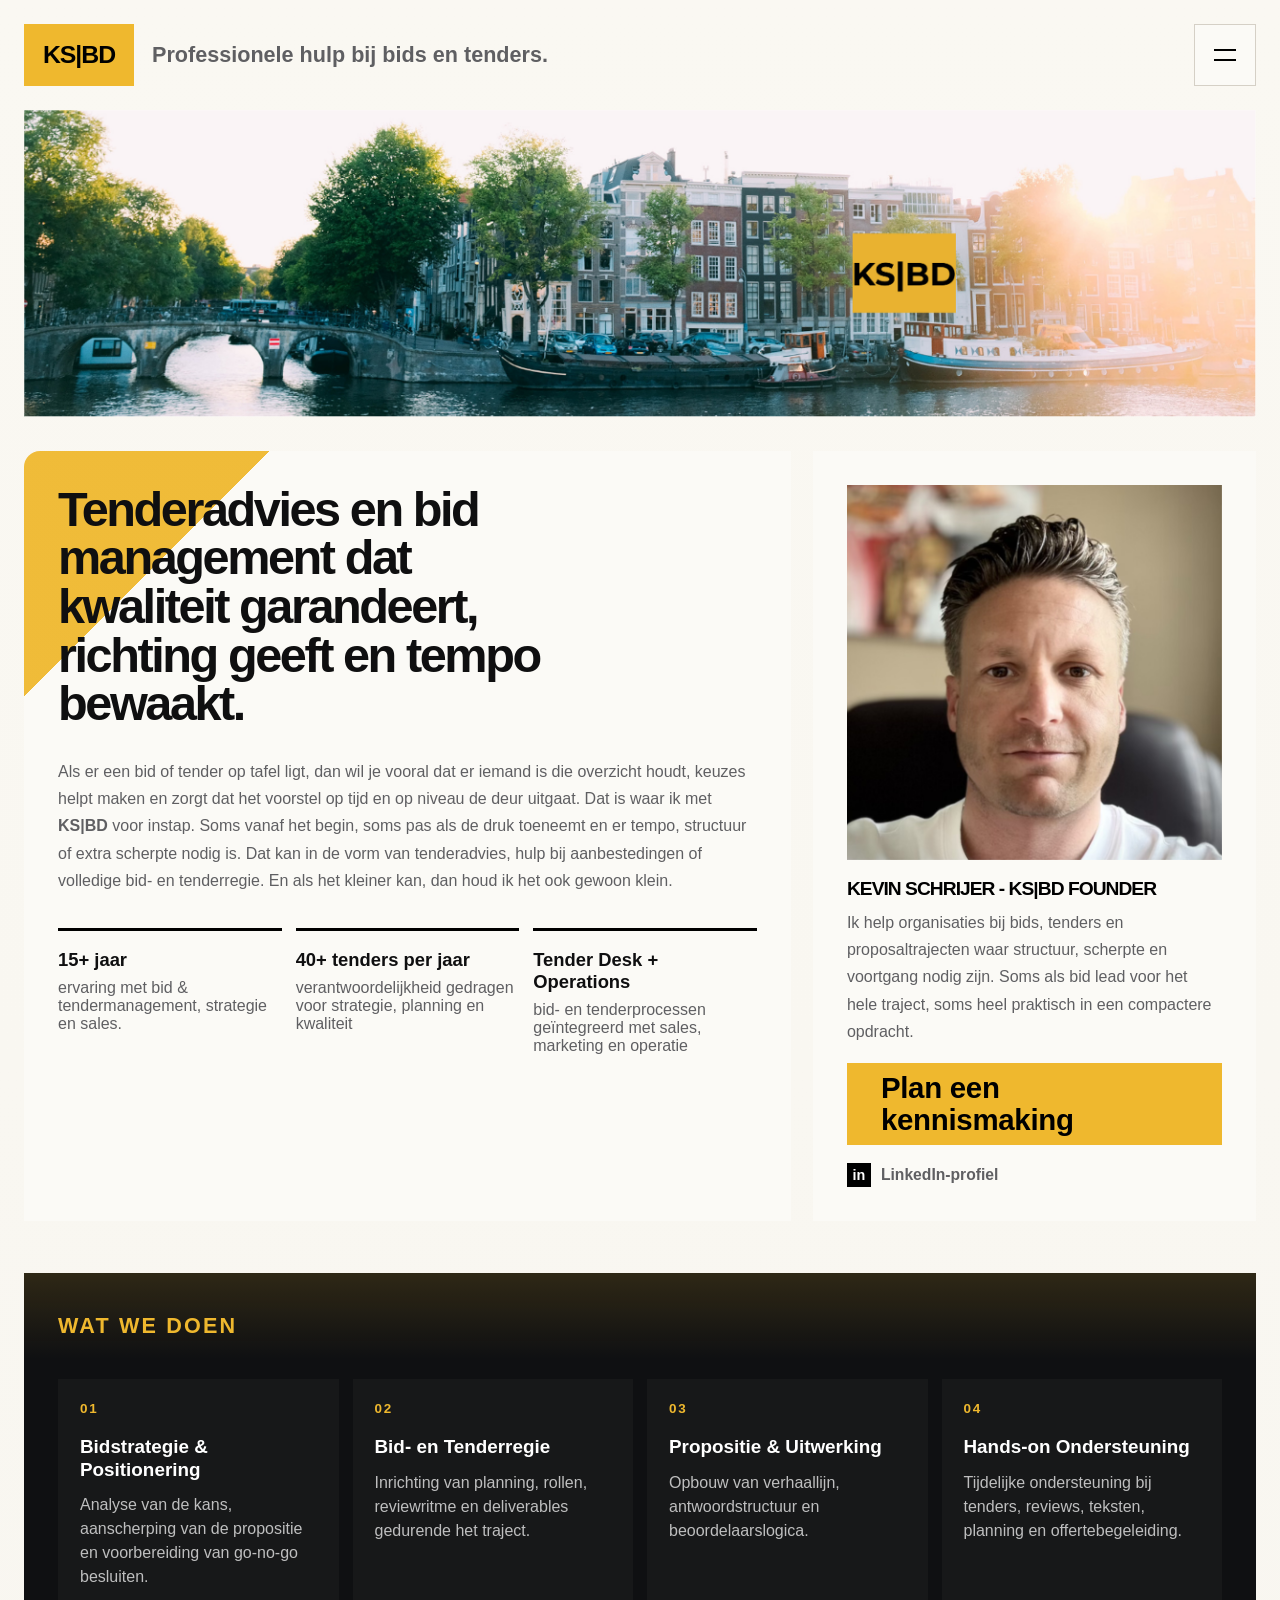
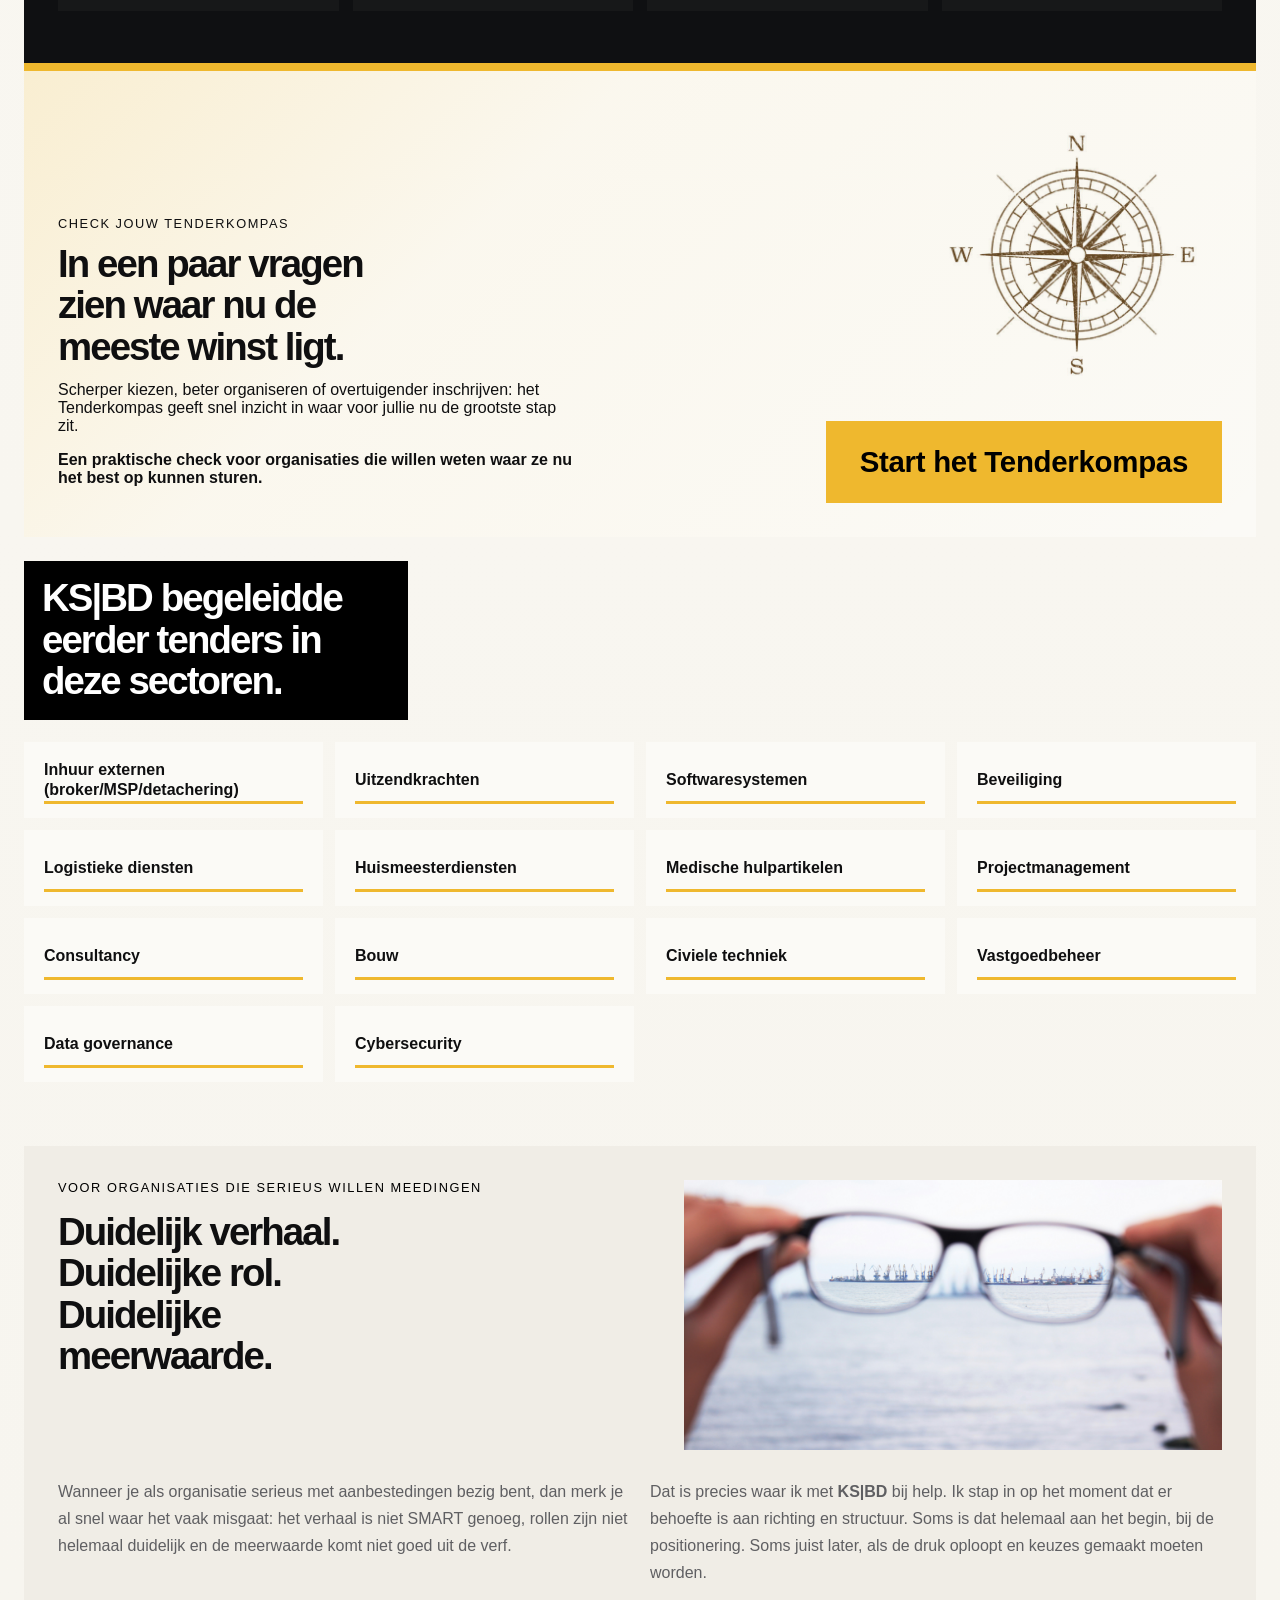
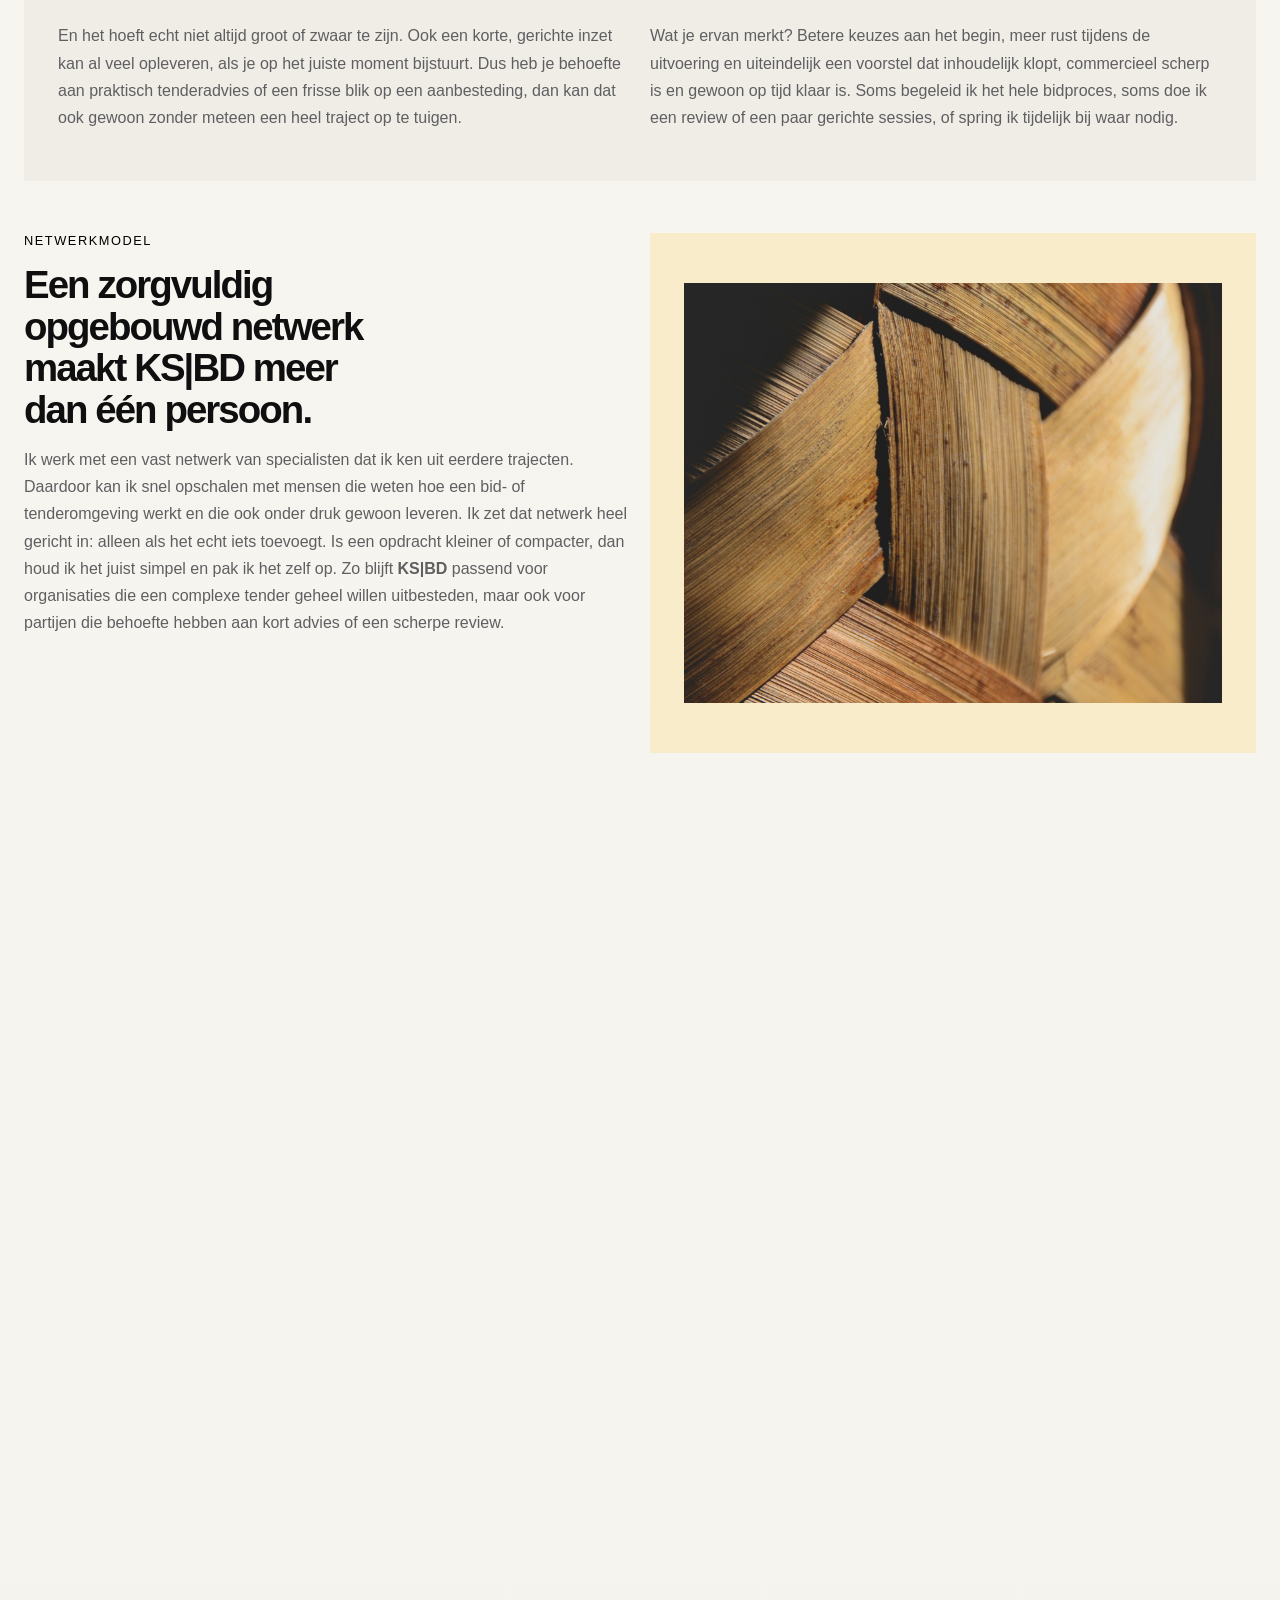
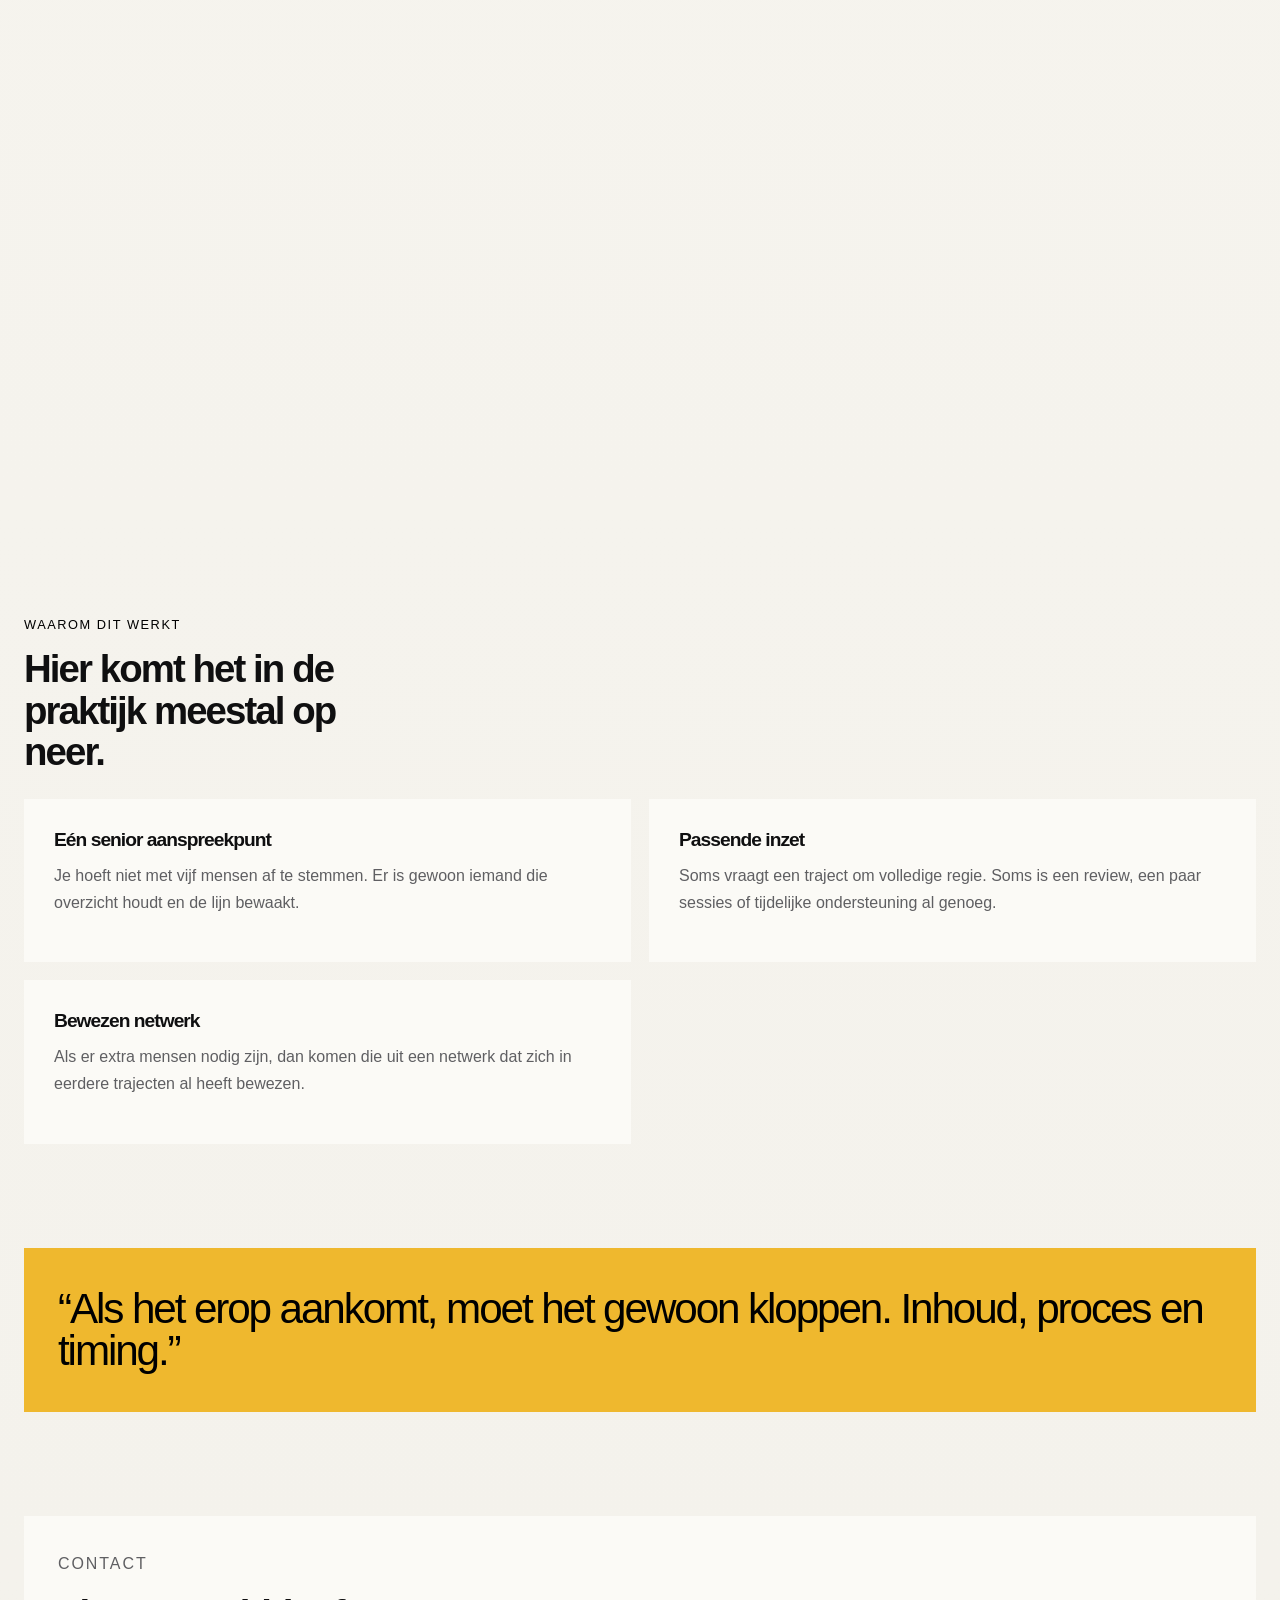
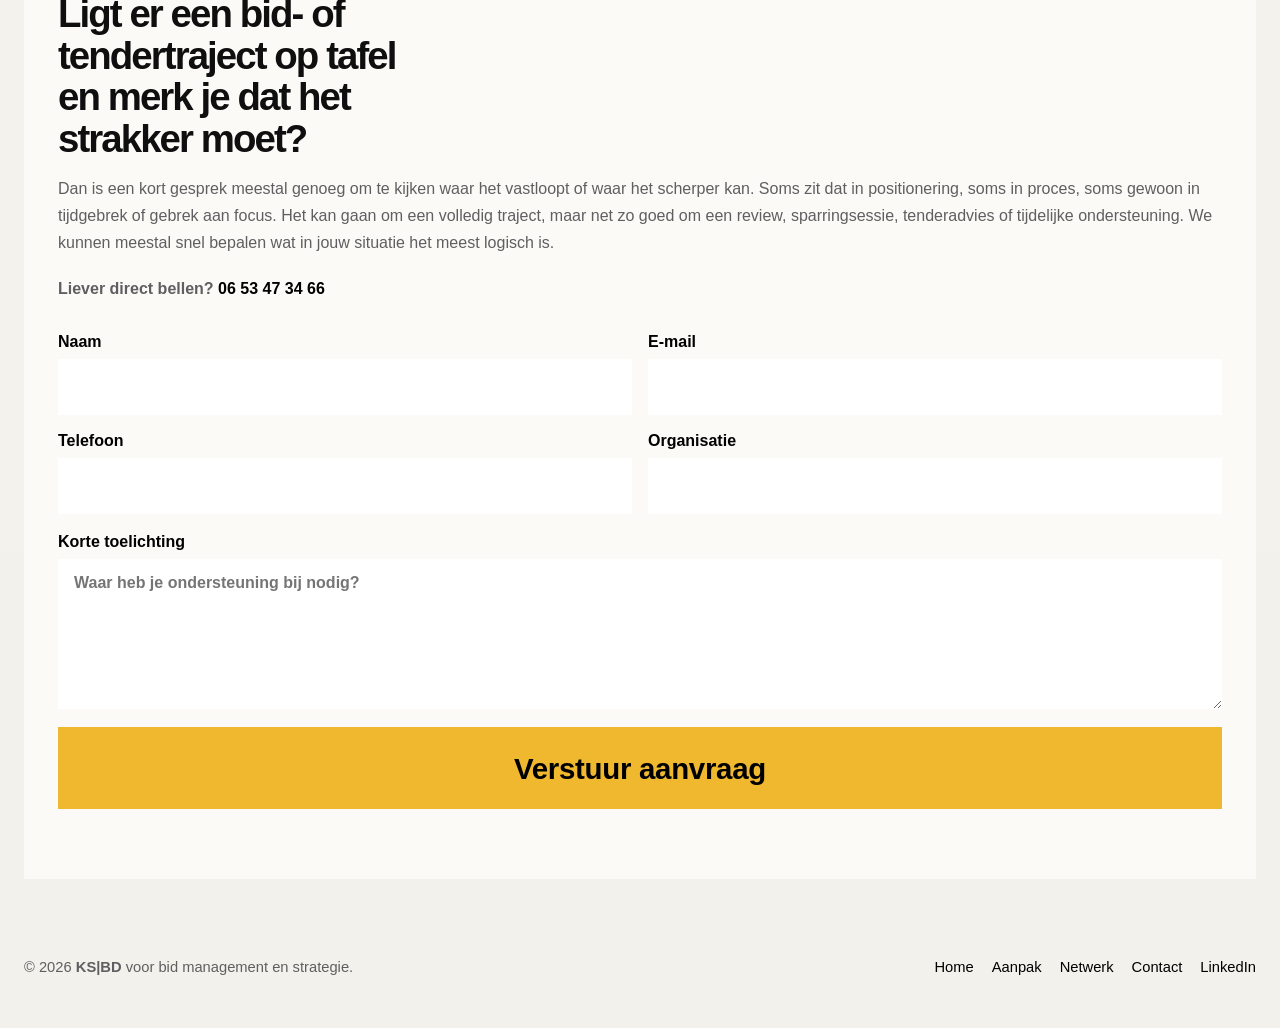
==== index.html @ 835e6082 "tekstueel tekstueel" ====
<!DOCTYPE html>
<html lang="nl">
  <head>
    <meta charset="UTF-8" />
    <meta name="viewport" content="width=device-width, initial-scale=1.0" />
    <title>Tenderadvies en bid management | Hulp bij aanbestedingen | KS|BD</title>
    <meta
      name="description"
      content="Tenderadvies, hulp bij aanbestedingen en bid management voor organisaties die willen winnen. KS|BD ondersteunt met tenderstrategie, bid- en tenderregie, review en hands-on ondersteuning."
    />
    <meta
      name="keywords"
      content="tenderadvies, hulp bij aanbestedingen, advies bij aanbestedingen, bid management, bid manager, tendermanager, tender manager, aanbesteding inschrijving, bid en tender, tenderstrategie"
    />
    <meta name="robots" content="index, follow" />
    <link rel="canonical" href="https://ksbd.nl/" />
    <meta property="og:title" content="Tenderadvies en bid management | KS|BD" />
    <meta
      property="og:description"
      content="Professionele hulp bij bids en tenders. Tenderadvies, bid management en ondersteuning bij aanbestedingen."
    />
    <meta property="og:type" content="website" />
    <meta property="og:url" content="https://ksbd.nl/" />
    <meta property="og:site_name" content="KS|BD" />
    <meta property="og:locale" content="nl_NL" />
    <meta property="og:image" content="https://ksbd.nl/assets/social-preview.png" />
    <meta property="og:image:secure_url" content="https://ksbd.nl/assets/social-preview.png" />
    <meta property="og:image:width" content="1200" />
    <meta property="og:image:height" content="1200" />
    <meta property="og:image:alt" content="KS|BD social preview met tenderadvies en bid management" />
    <meta name="twitter:card" content="summary_large_image" />
    <meta name="twitter:title" content="Tenderadvies en bid management | KS|BD" />
    <meta
      name="twitter:description"
      content="Professionele hulp bij bids en tenders. Tenderadvies, bid management en ondersteuning bij aanbestedingen."
    />
    <meta name="twitter:image" content="https://ksbd.nl/assets/social-preview.png" />
    <link rel="icon" href="assets/favicon.svg" type="image/svg+xml" />
    <link rel="stylesheet" href="styles.css" />
    <script type="application/ld+json">
      {
        "@context": "https://schema.org",
        "@type": "ProfessionalService",
        "name": "KS|BD",
        "description": "Tenderadvies, hulp bij aanbestedingen en bid management voor organisaties die willen winnen.",
        "serviceType": [
          "Tenderadvies",
          "Hulp bij aanbestedingen",
          "Bid management",
          "Tenderregie",
          "Bid- en tenderstrategie"
        ],
        "email": "mailto:kevin@ksbd.nl",
        "url": "https://ksbd.nl/",
        "sameAs": [
          "https://www.linkedin.com/in/kevinschrijer/"
        ],
        "areaServed": "Nederland"
      }
    </script>
  </head>
  <body>
    <header class="site-header">
      <a class="brand" href="#top" aria-label="Ga naar boven">
        <span class="brand-mark">KS|BD</span>
        <span class="brand-copy">
          <span>Professionele hulp bij bids en tenders.</span>
        </span>
      </a>

      <button class="menu-toggle" id="menuToggle" type="button" aria-expanded="false" aria-controls="siteMenu" aria-label="Open menu">
        <span></span>
        <span></span>
      </button>
    </header>

    <div class="menu-panel" id="siteMenu" hidden>
      <div class="menu-panel-inner">
        <a href="#aanpak">Aanpak</a>
        <a href="#netwerk">Netwerk</a>
        <a href="#contact">Contact</a>
        <a href="https://www.linkedin.com/in/kevinschrijer/" target="_blank" rel="noreferrer">LinkedIn</a>
        <a href="mailto:kevin.schrijer@gmail.com">Mail</a>
      </div>
    </div>

    <main id="top">
      <section class="hero-image-band reveal">
        <img src="assets/header-amsterdam.png" alt="Amsterdamse gracht met brug en boten in warm avondlicht" />
      </section>

      <section class="hero section">
        <div class="hero-copy reveal">
          <h1>Tenderadvies en bid management dat kwaliteit garandeert, richting geeft en tempo bewaakt.</h1>
          <p class="lead">
            Als er een bid of tender op tafel ligt, dan wil je vooral dat er iemand is die overzicht houdt,
            keuzes helpt maken en zorgt dat het voorstel op tijd en op niveau de deur uitgaat. Dat is waar ik
            met <strong>KS|BD</strong> voor instap. Soms vanaf het begin, soms pas als de druk toeneemt en er
            tempo, structuur of extra scherpte nodig is. Dat kan in de vorm van tenderadvies, hulp bij
            aanbestedingen of volledige bid- en tenderregie. En als het kleiner kan, dan houd ik het ook gewoon klein.
          </p>

          <div class="hero-proof">
            <article>
              <strong>15+ jaar</strong>
              <span>ervaring met bid & tendermanagement, strategie en sales.</span>
            </article>
            <article>
              <strong>40+ tenders per jaar</strong>
              <span>verantwoordelijkheid gedragen voor strategie, planning en kwaliteit</span>
            </article>
            <article>
              <strong>Tender Desk + Operations</strong>
              <span>bid- en tenderprocessen geïntegreerd met sales, marketing en operatie</span>
            </article>
          </div>
        </div>

        <aside class="hero-panel reveal">
          <aside class="contact-profile">
            <img src="assets/kevin-schrijer.png" alt="Portret van Kevin Schrijer" />
            <div class="contact-profile-copy">
              <h3>KEVIN SCHRIJER - KS|BD FOUNDER</h3>
              <p>
                Ik help organisaties bij bids, tenders en proposaltrajecten waar structuur, scherpte en voortgang nodig zijn.
                Soms als bid lead voor het hele traject, soms heel praktisch in een compactere opdracht.
              </p>
            </div>
            <div class="contact-actions contact-actions-mobile">
              <a class="button" href="#contact">Plan een kennismaking</a>
            </div>
            <div class="contact-actions">
              <a class="linkedin-link" href="https://www.linkedin.com/in/kevinschrijer/" target="_blank" rel="noreferrer" aria-label="Bekijk LinkedIn-profiel">
                <span class="linkedin-link-mark">in</span>
                <span>LinkedIn-profiel</span>
              </a>
            </div>
          </aside>
        </aside>
      </section>

      <section class="section services-band reveal" aria-label="Wat we doen">
        <div class="services-band-header">
          <p class="eyebrow">Wat we doen</p>
        </div>
        <div class="services-band-grid">
          <article class="hero-service-card">
            <span>01</span>
            <strong>Bidstrategie & Positionering</strong>
            <small>Analyse van de kans, aanscherping van de propositie en voorbereiding van go-no-go besluiten.</small>
          </article>
          <article class="hero-service-card">
            <span>02</span>
            <strong>Bid- en Tenderregie</strong>
            <small>Inrichting van planning, rollen, reviewritme en deliverables gedurende het traject.</small>
          </article>
          <article class="hero-service-card">
            <span>03</span>
            <strong>Propositie & Uitwerking</strong>
            <small>Opbouw van verhaallijn, antwoordstructuur en beoordelaarslogica.</small>
          </article>
          <article class="hero-service-card">
            <span>04</span>
            <strong>Hands-on Ondersteuning</strong>
            <small>Tijdelijke ondersteuning bij tenders, reviews, teksten, planning en offertebegeleiding.</small>
          </article>
        </div>
      </section>

      <section class="section tenderkompas-teaser reveal" aria-label="Tenderkompas">
        <div class="tenderkompas-teaser-copy">
          <p class="eyebrow">Check jouw Tenderkompas</p>
          <h2>In een paar vragen zien waar nu de meeste winst ligt.</h2>
          <p>
            Scherper kiezen, beter organiseren of overtuigender inschrijven: het Tenderkompas geeft snel inzicht in waar voor jullie nu de grootste stap zit.
          </p>
          <p class="tenderkompas-teaser-note">
            Een praktische check voor organisaties die willen weten waar ze nu het best op kunnen sturen.
          </p>
        </div>
        <div class="tenderkompas-teaser-actions">
          <img src="assets/kompas.jpg" alt="Kompasillustratie" class="tenderkompas-teaser-image" />
          <a class="button button-primary" href="https://kompas.ksbd.nl">Start het Tenderkompas</a>
        </div>
      </section>

      <section class="section sector-section reveal" aria-label="Sectoren">
        <div class="sector-header">
          <h2><strong>KS|BD</strong> begeleidde eerder tenders in deze sectoren.</h2>
        </div>
        <details class="sector-disclosure" open>
          <summary class="sector-summary">Bekijk sectoren</summary>
          <div class="sector-grid">
            <article class="sector-tile">Inhuur externen (broker/MSP/detachering)</article>
            <article class="sector-tile">Uitzendkrachten</article>
            <article class="sector-tile">Softwaresystemen</article>
            <article class="sector-tile">Beveiliging</article>
            <article class="sector-tile">Logistieke diensten</article>
            <article class="sector-tile">Huismeesterdiensten</article>
            <article class="sector-tile">Medische hulpartikelen</article>
            <article class="sector-tile">Projectmanagement</article>
            <article class="sector-tile">Consultancy</article>
            <article class="sector-tile">Bouw</article>
            <article class="sector-tile">Civiele techniek</article>
            <article class="sector-tile">Vastgoedbeheer</article>
            <article class="sector-tile">Data governance</article>
            <article class="sector-tile">Cybersecurity</article>
          </div>
        </details>
      </section>

      <section class="section section-intro reveal">
        <div class="intro-layout">
          <div class="section-heading">
            <p class="eyebrow">Voor organisaties die serieus willen meedingen</p>
            <h2>Duidelijk verhaal. Duidelijke rol. Duidelijke meerwaarde.</h2>
          </div>
          <div class="intro-image">
            <img src="assets/intro-visual.jpg" alt="Bril die zicht en scherpte symboliseert met een haven in focus" />
          </div>
          <div class="intro-grid">
            <p>
              Wanneer je als organisatie serieus met aanbestedingen bezig bent, dan merk je al snel waar het vaak
              misgaat: het verhaal is niet SMART genoeg, rollen zijn niet helemaal duidelijk en de meerwaarde komt niet
              goed uit de verf.
            </p>
            <p>
              Dat is precies waar ik met <strong>KS|BD</strong> bij help. Ik stap in op het moment dat er behoefte
              is aan richting en structuur. Soms is dat helemaal aan het begin, bij de positionering. Soms juist later,
              als de druk oploopt en keuzes gemaakt moeten worden.
            </p>
            <p>
              En het hoeft echt niet altijd groot of zwaar te zijn. Ook een korte, gerichte inzet kan al veel
              opleveren, als je op het juiste moment bijstuurt. Dus heb je behoefte aan  praktisch tenderadvies
              of een frisse blik op een aanbesteding, dan kan dat ook gewoon zonder meteen een heel traject op te tuigen.
            </p>
            <p>
              Wat je ervan merkt? Betere keuzes aan het begin, meer rust tijdens de uitvoering en uiteindelijk een
              voorstel dat inhoudelijk klopt, commercieel scherp is en gewoon op tijd klaar is. Soms begeleid ik het
              hele bidproces, soms doe ik een review of een paar gerichte sessies, of spring ik tijdelijk bij waar nodig.
            </p>
          </div>
        </div>
      </section>

      <section id="netwerk" class="section reveal">
        <div class="network-layout">
          <div class="section-heading">
            <p class="eyebrow">Netwerkmodel</p>
            <h2>Een zorgvuldig opgebouwd netwerk maakt <strong>KS|BD</strong> meer dan één persoon.</h2>
            <p class="section-copy">
              Ik werk met een vast netwerk van specialisten dat ik ken uit eerdere trajecten. Daardoor kan ik
              snel opschalen met mensen die weten hoe een bid- of tenderomgeving werkt en die ook onder druk gewoon leveren.
              Ik zet dat netwerk heel gericht in: alleen als het echt iets toevoegt. Is een opdracht kleiner of compacter,
              dan houd ik het juist simpel en pak ik het zelf op. Zo blijft <strong>KS|BD</strong> passend voor organisaties
              die een complexe tender geheel willen uitbesteden, maar ook voor partijen die behoefte hebben aan kort advies of een scherpe review.
            </p>
          </div>

          <div class="network-panel">
            <img src="assets/network-visual.jpg" alt="Abstracte stapeling van houten vormen als beeld voor een opgebouwd specialistennetwerk" />
          </div>
        </div>
      </section>

      <section id="aanpak" class="section section-intro section-dark reveal">
        <div class="approach-layout">
          <div class="section-heading">
            <p class="eyebrow">Aanpak</p>
            <h2>Ik stap zelf in waar dat werkt. Ik schaal op waar dat nodig is.</h2>
          </div>
          <div class="approach-copy">
            <article class="approach-card">
              <h3>Ik stap zelf in bij</h3>
              <ul class="approach-list">
                <li>reviews en aanscherping van lopende voorstellen</li>
                <li>positionering en verhaallijn aan het begin van een traject</li>
                <li>structuur aanbrengen in planning, rollen en reviewritme</li>
                <li>compacte opdrachten waar snel extra denkkracht nodig is</li>
                <li>tijdelijke hands-on bid- of tenderondersteuning</li>
              </ul>
            </article>
            <article class="approach-card">
              <h3>Ik schakel op bij</h3>
              <ul class="approach-list">
                <li>grote & complexe trajecten waar meer regie nodig is</li>
                <li>vragen om specialistische inhoud of domeinkennis</li>
                <li>piekfasen waarin extra capaciteit nodig is</li>
                <li>trajecten waar extra redactie, vormgeving of review nodig is</li>
                <li>opgaven waar meerdere disciplines tegelijk moeten aansluiten</li>
              </ul>
            </article>
          </div>
        </div>
      </section>

      <section class="section section-intro reveal">
        <div class="cycle-section cycle-section-standalone">
          <div class="cycle-heading">
            <h3>Aanbestedingen winnen vraagt aandacht voor de gehele verkoopcyclus.</h3>
            <p>
              Een goede inschrijving ontstaat meestal niet in de laatste weken. Die begint eerder:
              bij marktinzicht, bij de keuzes die je onderweg maakt en bij wat je uit eerdere trajecten meeneemt.
              Daarom kijk ik niet alleen naar het document zelf, maar naar de hele lijn eromheen.
            </p>
          </div>

          <div class="cycle-roadmap">
            <div class="cycle-orbit" aria-hidden="true">
              <div class="cycle-core">
                <strong>KS|BD</strong>
                <span>Bid cycle</span>
              </div>
              <div class="cycle-node cycle-node-0"><span>0</span><small>Markt</small></div>
              <div class="cycle-node cycle-node-1"><span>1</span><small>Pre-sales</small></div>
              <div class="cycle-node cycle-node-2"><span>2</span><small>Strategie</small></div>
              <div class="cycle-node cycle-node-3"><span>3</span><small>Uitwerking</small></div>
              <div class="cycle-node cycle-node-4"><span>4</span><small>Indienen</small></div>
              <div class="cycle-node cycle-node-5"><span>5</span><small>Evaluatie</small></div>
            </div>

            <div class="cycle-legend">
              <article class="cycle-item">
                <span class="cycle-item-index">0</span>
                <div class="cycle-item-body">
                  <strong>Marktanalyse</strong>
                  <p>Analyse van de markt en inzicht in de contractsituatie bij wensklanten.</p>
                </div>
              </article>
              <article class="cycle-item">
                <span class="cycle-item-index">1</span>
                <div class="cycle-item-body">
                  <strong>Pre-sales</strong>
                  <p>Pre-sales en business development gericht op wensklanten.</p>
                </div>
              </article>
              <article class="cycle-item">
                <span class="cycle-item-index">2</span>
                <div class="cycle-item-body">
                  <strong>Inschrijfstrategie</strong>
                  <p>Beoordeling van aanbestedingsstukken op haalbaarheid en bepalen van inschrijfstrategie.</p>
                </div>
              </article>
              <article class="cycle-item">
                <span class="cycle-item-index">3</span>
                <div class="cycle-item-body">
                  <strong>Strategische uitwerking</strong>
                  <p>Inhoudelijke strategiesessies en iteratief opstellen van kwalitatieve inschrijvingsdocumenten.</p>
                </div>
              </article>
              <article class="cycle-item">
                <span class="cycle-item-index">4</span>
                <div class="cycle-item-body">
                  <strong>Finetunen & indienen</strong>
                  <p>Finetunen, vormgeven en indienen van de inschrijving.</p>
                </div>
              </article>
              <article class="cycle-item">
                <span class="cycle-item-index">5</span>
                <div class="cycle-item-body">
                  <strong>Evaluatie & learnings</strong>
                  <p>Evalueren van de beoordeling en borgen van learnings voor volgende trajecten.</p>
                </div>
              </article>
            </div>
          </div>
        </div>
      </section>

      <section class="section credibility-section reveal">
        <div class="section-heading">
          <p class="eyebrow">Waarom dit werkt</p>
          <h2>Hier komt het in de praktijk meestal op neer.</h2>
        </div>

        <div class="credibility-grid">
          <article>
            <h3>Eén senior aanspreekpunt</h3>
            <p>Je hoeft niet met vijf mensen af te stemmen. Er is gewoon iemand die overzicht houdt en de lijn bewaakt.</p>
          </article>
          <article>
            <h3>Passende inzet</h3>
            <p>Soms vraagt een traject om volledige regie. Soms is een review, een paar sessies of tijdelijke ondersteuning al genoeg.</p>
          </article>
          <article>
            <h3>Bewezen netwerk</h3>
            <p>Als er extra mensen nodig zijn, dan komen die uit een netwerk dat zich in eerdere trajecten al heeft bewezen.</p>
          </article>
        </div>
      </section>

      <section class="section quote-section reveal">
        <blockquote>
          “Als het erop aankomt, moet het gewoon kloppen. Inhoud, proces en timing.”
        </blockquote>
      </section>

      <section id="contact" class="section contact-section reveal">
        <div class="contact-card">
          <div class="contact-copy">
            <p class="eyebrow">Contact</p>
            <h2>Ligt er een bid- of tendertraject op tafel en merk je dat het strakker moet?</h2>
            <p>
              Dan is een kort gesprek meestal genoeg om te kijken waar het vastloopt of waar het scherper kan.
              Soms zit dat in positionering, soms in proces, soms gewoon in tijdgebrek of gebrek aan focus.
              Het kan gaan om een volledig traject, maar net zo goed om een review, sparringsessie, tenderadvies
              of tijdelijke ondersteuning. We kunnen meestal snel bepalen wat in jouw situatie het meest logisch is.
            </p>
            <p class="contact-direct-line">
              Liever direct bellen?
              <a href="tel:+31653473466" aria-label="Bel Kevin Schrijer op 06 53 47 34 66">06 53 47 34 66</a>
            </p>

            <form
              id="contactForm"
              class="contact-form"
              action="https://formspree.io/f/xzdyjyzw"
              method="POST"
              novalidate
            >
              <input id="formStartedAt" name="formStartedAt" type="hidden" value="" />
              <input type="hidden" name="_subject" value="Nieuwe aanvraag via ksbd.nl" />

              <div class="contact-form-grid">
                <label>
                  Naam
                  <input id="contactName" name="name" type="text" autocomplete="name" required />
                </label>

                <label>
                  E-mail
                  <input id="contactEmail" name="email" type="email" autocomplete="email" required />
                </label>

                <label>
                  Telefoon
                  <input id="contactPhone" name="phone" type="tel" autocomplete="tel" required />
                </label>

                <label>
                  Organisatie
                  <input id="contactCompany" name="company" type="text" autocomplete="organization" />
                </label>
              </div>

              <label>
                Korte toelichting
                <textarea id="contactMessage" name="message" rows="5" placeholder="Waar heb je ondersteuning bij nodig?"></textarea>
              </label>

              <div class="contact-trap" aria-hidden="true">
                <label for="contactWebsite">Website</label>
                <input id="contactWebsite" name="website" type="text" tabindex="-1" autocomplete="off" />
              </div>

              <div class="contact-form-actions">
                <button class="button" type="submit">Verstuur aanvraag</button>
                <p id="contactFormStatus" class="contact-form-status" role="status" aria-live="polite"></p>
              </div>
            </form>
          </div>
        </div>
      </section>
    </main>

    <footer class="site-footer">
      <div class="footer-meta">
        <p>© <span id="year"></span> <strong>KS|BD</strong> voor bid management en strategie.</p>
        <div class="footer-sitemap" aria-label="Sitemap">
          <a href="#top">Home</a>
          <a href="#aanpak">Aanpak</a>
          <a href="#netwerk">Netwerk</a>
          <a href="#contact">Contact</a>
          <a href="https://www.linkedin.com/in/kevinschrijer/" target="_blank" rel="noreferrer">LinkedIn</a>
        </div>
      </div>
    </footer>

    <script src="app.js"></script>
  </body>
</html>
---- styles.css ----
:root {
  --bg: #f3f1eb;
  --surface: #fbfaf6;
  --surface-alt: #f0ede6;
  --ink: #0f0f10;
  --muted: #5f5f62;
  --line: #d5d0c6;
  --brand: #efb82e;
  --brand-dark: #d59f14;
  --radius: 0px;
  --max: min(1280px, calc(100% - 48px));
}

* {
  box-sizing: border-box;
}

html {
  scroll-behavior: smooth;
}

body {
  margin: 0;
  font-family: "Helvetica Neue", Helvetica, Arial, sans-serif;
  color: var(--ink);
  background:
    linear-gradient(180deg, #faf8f2 0%, #f3f1eb 100%);
}

a {
  color: inherit;
  text-decoration: none;
}

button,
a.button {
  font: inherit;
}

.site-header,
.section,
.site-footer {
  width: var(--max);
  margin: 0 auto;
}

.site-header {
  display: flex;
  align-items: center;
  justify-content: space-between;
  gap: 24px;
  padding: 24px 0 14px;
}

.brand {
  display: flex;
  align-items: center;
  gap: 18px;
}

.brand-mark {
  display: grid;
  place-items: center;
  min-width: 110px;
  height: 62px;
  padding: 0 16px;
  background: var(--brand);
  color: #000;
  font-size: 1.55rem;
  font-weight: 800;
  letter-spacing: -0.04em;
}

.brand-copy {
  display: flex;
  flex-direction: column;
  gap: 4px;
  line-height: 1;
}

.brand-copy span {
  color: #000;
  font-size: 1.35rem;
  line-height: 1.1;
  font-weight: 700;
}

.brand-copy strong,
.button,
.button-ghost,
.hero-proof strong,
.service-index,
.signal-list dt {
  font-weight: 700;
}

.brand-copy span,
.lead,
.intro-grid p,
.section-copy,
.service-card p,
.credibility-grid p,
.contact-card p,
.hero-panel p,
.site-footer,
.hero-proof span,
.signal-list dd {
  color: var(--muted);
}

.menu-toggle {
  display: inline-flex;
  flex-direction: column;
  justify-content: center;
  gap: 8px;
  width: 62px;
  height: 62px;
  padding: 0;
  border: 1px solid var(--line);
  background: var(--surface);
  border-radius: var(--radius);
  cursor: pointer;
}

.menu-toggle span {
  display: block;
  width: 22px;
  height: 2px;
  margin: 0 auto;
  background: #000;
  transition: transform 180ms ease, opacity 180ms ease;
}

.menu-toggle.is-open span:first-child {
  transform: translateY(5px) rotate(45deg);
}

.menu-toggle.is-open span:last-child {
  transform: translateY(-5px) rotate(-45deg);
}

.menu-panel {
  width: var(--max);
  margin: 0 auto 12px;
  background: #111214;
  border-radius: var(--radius);
  overflow: hidden;
}

.menu-panel-inner {
  display: grid;
  gap: 0;
}

.menu-panel-inner a {
  padding: 18px 22px;
  border-top: 1px solid rgba(255, 255, 255, 0.08);
  color: #fff;
  font-size: 1rem;
}

.menu-panel-inner a:first-child {
  border-top: 0;
}

.button {
  display: inline-flex;
  align-items: center;
  justify-content: center;
  min-height: 82px;
  padding: 0 34px;
  border: 0;
  background: var(--brand);
  color: #000;
  font-weight: 800;
  font-size: clamp(1.35rem, 2.3vw, 1.9rem);
  line-height: 1.08;
  letter-spacing: -0.01em;
  font-family: "Helvetica Neue", Helvetica, Arial, sans-serif;
  border-radius: var(--radius);
  transition:
    transform 140ms ease,
    background 140ms ease,
    color 140ms ease,
    border-color 140ms ease,
    box-shadow 140ms ease;
}

.button:hover,
.button:focus-visible {
  transform: translateY(-1px);
  background: #000;
  color: var(--brand);
  border-color: var(--brand);
}

.button-ghost {
  background: #fff;
  color: #000;
  border: 0;
  box-shadow: none;
}

.button-ghost:hover,
.button-ghost:focus-visible {
  background: var(--brand);
  color: #000;
  border-color: var(--brand);
}

.hero-actions .button:first-child {
  position: relative;
  padding: 0 38px;
  border-width: 0;
  box-shadow: 0 16px 32px rgba(239, 184, 46, 0.22);
}

.hero-actions .button:first-child:hover,
.hero-actions .button:first-child:focus-visible {
  transform: translateY(-2px) scale(1.01);
  box-shadow: 0 22px 40px rgba(239, 184, 46, 0.3);
}

.hero-actions .button-ghost {
  border-width: 2px;
  font-size: clamp(1.35rem, 2.3vw, 1.9rem);
  opacity: 0.96;
}

.hero-actions .button,
.hero-actions .button-ghost {
  font-size: clamp(1.35rem, 2.3vw, 1.9rem);
  font-weight: 800;
  line-height: 1.08;
  font-family: "Helvetica Neue", Helvetica, Arial, sans-serif;
}

.section {
  padding: 52px 0;
}

.hero-image-band {
  width: var(--max);
  margin: 10px auto 0;
  background: var(--surface);
  border-radius: var(--radius);
  overflow: hidden;
}

.hero-image-band img {
  display: block;
  width: 100%;
  height: auto;
}

.hero {
  display: grid;
  grid-template-columns: minmax(0, 1.35fr) minmax(340px, 0.78fr);
  gap: 22px;
  align-items: stretch;
  padding-top: 34px;
}

.hero-copy,
.hero-panel,
.section-intro,
.contact-card,
.network-panel,
.service-card,
.credibility-grid article,
.quote-section blockquote {
  background: var(--surface);
  border-radius: var(--radius);
}

.hero-copy {
  border-top-left-radius: 16px;
}

.hero-copy,
.hero-panel,
.section-intro,
.contact-card,
.network-panel {
  padding: 34px;
}

.hero-copy {
  background:
    linear-gradient(135deg, rgba(239, 184, 46, 0.95) 0 16%, transparent 16% 100%),
    var(--surface);
}

.eyebrow,
.service-index {
  margin: 0 0 16px;
  font-size: 0.8rem;
  letter-spacing: 0.12em;
  text-transform: uppercase;
}

.eyebrow,
.service-index {
  color: #000;
}

h1,
h2,
h3,
blockquote,
p,
dd {
  margin-top: 0;
}

h1,
h2,
h3,
blockquote {
  letter-spacing: -0.05em;
  line-height: 1;
}

h1 {
  max-width: 18ch;
  margin-bottom: 30px;
  font-size: clamp(2.1rem, 3.8vw, 3.9rem);
}

h2 {
  max-width: 18ch;
  margin-bottom: 16px;
  font-size: clamp(1.7rem, 3vw, 2.65rem);
  line-height: 1.08;
}

h3 {
  margin-bottom: 12px;
  font-size: 1.2rem;
  line-height: 1.1;
}

.lead,
.intro-grid p,
.section-copy,
.service-card p,
.credibility-grid p,
.contact-card p,
.hero-panel p {
  font-size: 1rem;
  line-height: 1.7;
}

.hero-actions,
.contact-actions {
  display: flex;
  flex-wrap: wrap;
  gap: 12px;
}

.contact-actions-mobile {
  display: none;
}

.contact-actions .button,
.contact-form-actions .button {
  min-height: 82px;
  padding: 0 34px;
  background: var(--brand);
  color: #000;
  border: 0;
  font-size: clamp(1.35rem, 2.3vw, 1.9rem);
  font-weight: 800;
  line-height: 1.08;
  font-family: "Helvetica Neue", Helvetica, Arial, sans-serif;
}

.contact-actions .button:hover,
.contact-actions .button:focus-visible,
.contact-form-actions .button:hover,
.contact-form-actions .button:focus-visible {
  background: #000;
  color: var(--brand);
  border-color: var(--brand);
}

.hero-actions .button {
  width: min(100%, 60ch);
  justify-content: center;
}

.hero-copy .lead {
  margin-bottom: 34px;
}

.hero-copy .hero-actions {
  margin-bottom: 34px;
}

.hero-proof {
  display: grid;
  grid-template-columns: repeat(3, minmax(0, 1fr));
  gap: 14px;
  margin-top: 30px;
}

.hero-proof article {
  padding-top: 18px;
  border-top: 3px solid #000;
}

.hero-proof strong {
  display: block;
  margin-bottom: 8px;
  font-size: 1.15rem;
}

.hero-panel {
  display: flex;
  flex-direction: column;
  justify-content: flex-start;
  background: var(--surface);
  color: var(--ink);
}

.hero-services {
  display: grid;
  grid-template-columns: 1fr;
  gap: 14px;
  margin: 0 -34px 0;
  padding: 24px;
  background:
    linear-gradient(180deg, rgba(240, 184, 42, 0.14), rgba(240, 184, 42, 0) 30%),
    #0f1012;
}

.services-band {
  padding-top: 12px;
  padding-bottom: 52px;
  background:
    linear-gradient(180deg, rgba(240, 184, 42, 0.14), rgba(240, 184, 42, 0) 22%),
    #0f1012;
  border-radius: var(--radius);
}

.services-band-header,
.services-band-grid {
  background: transparent;
}

.services-band-header {
  padding: 28px 34px 6px;
}

.services-band-header .eyebrow {
  color: var(--brand);
  font-size: 1.35rem;
  font-weight: 800;
  letter-spacing: 0.1em;
}

.services-band-grid {
  display: grid;
  grid-template-columns: repeat(4, minmax(0, 1fr));
  gap: 14px;
  padding: 18px 34px 0;
}

.hero-service-card {
  min-height: 196px;
  padding: 22px;
  background: rgba(255, 255, 255, 0.03);
  border-radius: var(--radius);
}

.hero-service-card span {
  display: block;
  margin-bottom: 20px;
  color: var(--brand);
  font-size: 0.84rem;
  font-weight: 800;
  letter-spacing: 0.14em;
}

.hero-service-card strong {
  display: block;
  margin-bottom: 12px;
  color: #fff;
  font-size: 1.18rem;
  font-weight: 700;
  line-height: 1.2;
}

.hero-service-card small {
  display: block;
  color: rgba(255, 255, 255, 0.72);
  font-size: 1rem;
  line-height: 1.5;
}

.tenderkompas-teaser {
  display: grid;
  grid-template-columns: minmax(0, 1.4fr) auto;
  gap: 28px;
  align-items: end;
  padding: 34px;
  background:
    linear-gradient(135deg, rgba(240, 184, 42, 0.18) 0%, rgba(240, 184, 42, 0.04) 36%, rgba(255, 255, 255, 0) 100%),
    #fbfaf6;
  border-top: 8px solid var(--brand);
}

.tenderkompas-teaser .eyebrow {
  margin-bottom: 12px;
}

.tenderkompas-teaser h2 {
  max-width: 15ch;
  margin-bottom: 14px;
}

.tenderkompas-teaser p {
  max-width: 58ch;
  color: var(--text-soft);
}

.tenderkompas-teaser-note {
  margin-top: 12px;
  font-weight: 600;
}

.tenderkompas-teaser-actions {
  display: flex;
  flex-direction: column;
  gap: 16px;
  align-items: end;
  justify-content: flex-end;
}

.tenderkompas-teaser-image {
  width: min(100%, 300px);
  height: auto;
  object-fit: contain;
  mix-blend-mode: multiply;
}

.tenderkompas-teaser-actions .button {
  min-width: 300px;
  min-height: 82px;
  font-size: clamp(1.35rem, 2.3vw, 1.9rem);
  font-weight: 800;
  line-height: 1.08;
}

.section-heading {
  margin-bottom: 26px;
}

.section-heading h2 {
  max-width: 16ch;
}

.section-intro {
  background: var(--surface-alt);
}

.section-dark {
  background: #111214;
}

.section-dark .eyebrow {
  color: var(--brand);
}

.section-dark h2,
.section-dark h3,
.section-dark strong {
  color: #fff;
}

.section-dark p,
.section-dark .intro-grid p,
.section-dark .cycle-heading p,
.section-dark .cycle-item-body p {
  color: rgba(255, 255, 255, 0.78);
}

.section-dark .section-heading {
  padding-bottom: 18px;
}

.approach-layout {
  display: grid;
  grid-template-columns: minmax(0, 0.9fr) minmax(0, 1.1fr);
  gap: 28px;
  align-items: start;
}

.approach-layout .section-heading {
  margin-bottom: 0;
  border-bottom: 0;
  padding-bottom: 0;
}

.approach-copy {
  display: grid;
  grid-template-columns: repeat(2, minmax(0, 1fr));
  gap: 20px;
  padding-top: 18px;
}

.approach-card {
  padding: 22px 24px;
  background: rgba(255, 255, 255, 0.04);
}

.approach-card h3 {
  margin-bottom: 16px;
}

.approach-list {
  margin: 0;
  padding-left: 18px;
  color: rgba(255, 255, 255, 0.82);
  font-size: 1rem;
  line-height: 1.6;
}

.approach-list li + li {
  margin-top: 8px;
}

.cycle-section-standalone {
  margin-top: 0;
  padding-top: 0;
  border-top: 0;
}

.intro-grid,
.network-layout {
  display: grid;
  grid-template-columns: repeat(2, minmax(0, 1fr));
  gap: 20px;
}

.intro-layout {
  display: grid;
  grid-template-columns: minmax(0, 1fr) minmax(340px, 0.9fr);
  gap: 28px;
  align-items: start;
}

.intro-layout .section-heading {
  margin-bottom: 0;
}

.intro-layout .intro-grid {
  grid-column: 1 / -1;
}

.intro-image {
  align-self: start;
}

.intro-image img {
  display: block;
  width: 100%;
  height: 270px;
  border-radius: var(--radius);
  object-fit: cover;
  object-position: center;
}

.cycle-section {
  margin-top: 52px;
  padding-top: 0;
}

.cycle-heading {
  max-width: 72ch;
  margin-bottom: 24px;
}

.cycle-heading h3 {
  margin-bottom: 12px;
  font-size: 1.5rem;
}

.cycle-roadmap {
  display: grid;
  grid-template-columns: minmax(320px, 0.9fr) minmax(0, 1.1fr);
  gap: 34px;
  align-items: center;
}

.cycle-orbit {
  position: relative;
  width: min(100%, 460px);
  aspect-ratio: 1 / 1;
  margin: 0 auto;
}

.cycle-orbit::before {
  content: "";
  position: absolute;
  inset: 48px;
  border: 3px solid var(--brand);
  border-radius: 50%;
}

.cycle-orbit::after {
  content: "";
  position: absolute;
  inset: 62px;
  border: 1px dashed rgba(15, 15, 16, 0.18);
  border-radius: 50%;
}

.cycle-core {
  position: absolute;
  inset: 50%;
  width: 156px;
  height: 156px;
  transform: translate(-50%, -50%);
  display: grid;
  place-items: center;
  text-align: center;
  background: #111214;
  color: #fff;
  border-radius: 50%;
}

.cycle-core strong {
  display: block;
  color: var(--brand);
  font-size: 2rem;
  letter-spacing: -0.05em;
}

.cycle-core span {
  display: block;
  margin-top: 4px;
  color: rgba(255, 255, 255, 0.78);
  font-size: 0.95rem;
  text-transform: uppercase;
  letter-spacing: 0.08em;
}

.cycle-node {
  position: absolute;
  display: grid;
  justify-items: center;
  gap: 6px;
  min-width: 88px;
  text-align: center;
}

.cycle-node span {
  display: grid;
  place-items: center;
  width: 46px;
  height: 46px;
  background: var(--brand);
  color: #000;
  font-size: 1rem;
  font-weight: 800;
  border-radius: 50%;
}

.cycle-node small {
  color: #000;
  font-size: 0.78rem;
  font-weight: 700;
  letter-spacing: 0.04em;
  text-transform: uppercase;
}

.cycle-node-0 {
  top: 0;
  left: 50%;
  transform: translateX(-50%);
}

.cycle-node-1 {
  top: 18%;
  right: 3%;
}

.cycle-node-2 {
  bottom: 18%;
  right: 3%;
}

.cycle-node-3 {
  bottom: 0;
  left: 50%;
  transform: translateX(-50%);
}

.cycle-node-4 {
  bottom: 18%;
  left: 3%;
}

.cycle-node-5 {
  top: 18%;
  left: 3%;
}

.cycle-legend {
  display: grid;
  gap: 14px;
}

.cycle-item {
  display: grid;
  grid-template-columns: 52px 1fr;
  gap: 16px;
  align-items: start;
  padding: 16px 0;
}

.cycle-item-index {
  display: grid;
  place-items: center;
  width: 44px;
  height: 44px;
  background: #111214;
  color: #fff;
  font-size: 1.05rem;
  font-weight: 800;
}

.cycle-item-body strong {
  display: block;
  margin-bottom: 8px;
  font-size: 1.1rem;
  line-height: 1.2;
}

.cycle-item-body p {
  margin-bottom: 0;
}

.service-grid,
.credibility-grid {
  display: grid;
  grid-template-columns: repeat(2, minmax(0, 1fr));
  gap: 18px;
}

.service-card,
.credibility-grid article {
  padding: 30px;
}

.service-card {
  min-height: 240px;
}

.network-panel {
  display: grid;
  place-items: center;
  min-height: 520px;
  background:
    linear-gradient(0deg, rgba(239, 184, 46, 0.22), rgba(239, 184, 46, 0.22)),
    var(--surface);
}

.network-panel img {
  display: block;
  width: 100%;
  height: 420px;
  object-fit: cover;
  object-position: center;
}

.quote-section blockquote {
  margin: 0;
  padding: 40px 34px;
  background: var(--brand);
  color: #000;
  font-size: clamp(2rem, 3.3vw, 3.4rem);
}

.contact-card {
  display: grid;
  grid-template-columns: 1fr;
  gap: 0;
  align-items: start;
}

.contact-copy {
  max-width: none;
}

.contact-direct-line {
  margin: 18px 0 0;
  font-weight: 700;
}

.contact-direct-line a {
  color: #000;
  text-decoration-thickness: 2px;
  text-underline-offset: 0.16em;
}

.contact-direct-line a:hover,
.contact-direct-line a:focus-visible {
  color: var(--brand-dark);
}

.contact-form {
  display: grid;
  gap: 18px;
  margin-top: 30px;
  font-family: "Helvetica Neue", Helvetica, Arial, sans-serif;
  max-width: 100%;
}

.contact-form-grid {
  display: grid;
  grid-template-columns: repeat(2, minmax(0, 1fr));
  gap: 16px;
}

.contact-form label {
  display: grid;
  gap: 8px;
  color: #000;
  font-size: 1rem;
  font-weight: 700;
  line-height: 1.2;
}

.contact-form input,
.contact-form textarea {
  width: 100%;
  min-height: 56px;
  padding: 14px 16px;
  border: 0;
  background: #fff;
  color: #000;
  font: inherit;
  appearance: none;
  border-radius: var(--radius);
}

.contact-form textarea {
  min-height: 150px;
  resize: vertical;
}

.contact-form input:focus,
.contact-form textarea:focus {
  outline: 2px solid rgba(239, 184, 46, 0.55);
  outline-offset: 0;
  border-color: var(--brand);
}

.contact-trap {
  position: absolute;
  left: -9999px;
  width: 1px;
  height: 1px;
  overflow: hidden;
}

.contact-form-actions {
  display: grid;
  gap: 12px;
  align-items: start;
}

.contact-form-actions .button {
  width: 100%;
  justify-content: center;
}

.contact-form-status {
  min-height: 24px;
  margin-bottom: 0;
  color: var(--muted);
  font-size: 0.95rem;
}

.contact-profile {
  display: grid;
  gap: 18px;
  margin: 0;
  padding: 0;
  background: var(--surface);
}

.contact-profile img {
  width: 100%;
  max-width: 380px;
  justify-self: end;
  aspect-ratio: 1 / 1;
  object-fit: cover;
  border-radius: var(--radius);
}

.contact-profile-copy h3 {
  margin-bottom: 10px;
}

.contact-profile-copy p {
  margin-bottom: 0;
}

.hero-panel .contact-profile-copy h3 {
  color: #000;
}

.sector-section {
  padding-top: 24px;
  padding-bottom: 64px;
}

.sector-header {
  margin-bottom: 22px;
}

.sector-header .eyebrow {
  display: inline-block;
  margin-bottom: 18px;
  padding: 12px 14px;
  background: #000;
  color: #fff;
}

.sector-header h2 {
  display: inline-block;
  max-width: 18ch;
  margin-bottom: 0;
  padding: 16px 18px 18px;
  background: #000;
  color: #fff;
}

.sector-disclosure {
  display: block;
}

.sector-summary {
  display: none;
}

.sector-grid {
  display: grid;
  grid-template-columns: repeat(4, minmax(0, 1fr));
  gap: 12px;
}

.sector-tile {
  min-height: 76px;
  display: flex;
  align-items: center;
  padding: 18px 20px;
  background: var(--surface);
  font-size: 1rem;
  font-weight: 700;
  line-height: 1.25;
  position: relative;
}

.sector-tile::after {
  content: "";
  position: absolute;
  left: 20px;
  right: 20px;
  bottom: 14px;
  height: 3px;
  background: var(--brand);
}

.hero-panel .contact-profile .contact-actions {
  display: flex;
  justify-content: flex-start;
  gap: 12px;
}

.linkedin-link {
  display: inline-flex;
  align-items: center;
  gap: 10px;
  min-height: 0;
  padding: 0;
  color: var(--muted);
  font-size: 0.98rem;
  font-weight: 700;
  line-height: 1.2;
}

.linkedin-link:hover,
.linkedin-link:focus-visible {
  color: #000;
}

.linkedin-link-mark {
  display: inline-grid;
  place-items: center;
  width: 24px;
  height: 24px;
  background: #000;
  color: #fff;
  font-size: 0.9rem;
  font-weight: 800;
  line-height: 1;
}

.site-footer {
  padding: 10px 0 38px;
  font-size: 0.92rem;
}

.footer-meta {
  display: flex;
  justify-content: space-between;
  gap: 24px;
  align-items: flex-start;
  padding-top: 18px;
}

.footer-sitemap {
  display: flex;
  flex-wrap: wrap;
  justify-content: flex-end;
  gap: 14px 18px;
}

.footer-sitemap a {
  color: #000;
}

.reveal {
  opacity: 0;
  transform: translateY(20px);
  transition: opacity 480ms ease, transform 480ms ease;
}

.reveal.is-visible {
  opacity: 1;
  transform: translateY(0);
}

@media (max-width: 1120px) {
  .hero,
  .intro-layout,
  .approach-layout,
  .cycle-roadmap,
  .intro-grid,
  .network-layout,
  .contact-card {
    grid-template-columns: 1fr;
    display: grid;
  }

  .approach-copy {
    grid-template-columns: 1fr;
  }

  .hero-proof,
  .hero-services,
  .services-band-grid,
  .sector-grid {
    grid-template-columns: 1fr;
  }

  .contact-form-grid {
    grid-template-columns: 1fr;
  }

  .tenderkompas-teaser {
    grid-template-columns: 1fr;
    align-items: start;
  }

  .tenderkompas-teaser-actions {
    justify-content: flex-start;
    align-items: flex-start;
  }

  .cycle-orbit {
    width: min(100%, 420px);
    margin-bottom: 10px;
  }
}

@media (max-width: 860px) {
  .site-header {
    flex-direction: column;
    align-items: flex-start;
  }

  .service-grid,
  .credibility-grid,
  .hero-services,
  .hero-proof,
  .sector-grid {
    grid-template-columns: 1fr;
  }

  .hero-copy,
  .hero-panel,
  .section-intro,
  .contact-card,
  .network-panel,
  .tenderkompas-teaser {
    padding: 24px;
  }

  .services-band-header {
    padding: 24px 24px 6px;
  }

  .services-band-grid {
    padding: 18px 24px 0;
  }

  .tenderkompas-teaser-actions .button {
    min-width: 0;
    width: 100%;
  }

  .tenderkompas-teaser-image {
    width: 100%;
  }

  .hero-copy .hero-actions {
    display: none;
  }

  .contact-actions-mobile {
    display: flex;
    margin-top: 4px;
  }

  .contact-actions-mobile .button {
    width: 100%;
    justify-content: center;
  }

  .sector-disclosure {
    background: var(--surface);
    padding: 16px 18px 18px;
  }

  .sector-disclosure[open] .sector-summary {
    margin-bottom: 16px;
  }

  .sector-summary {
    display: flex;
    align-items: center;
    justify-content: space-between;
    gap: 12px;
    list-style: none;
    cursor: pointer;
    color: #000;
    font-size: 1rem;
    font-weight: 800;
  }

  .sector-summary::-webkit-details-marker {
    display: none;
  }

  .sector-summary::after {
    content: "+";
    font-size: 1.2rem;
    line-height: 1;
    color: var(--brand);
  }

  .sector-disclosure[open] .sector-summary::after {
    content: "−";
  }

  .contact-profile {
    margin: 0;
  }

  .network-panel {
    min-height: auto;
  }

  .network-panel img {
    height: 360px;
  }

  .cycle-roadmap {
    gap: 24px;
  }

  .cycle-orbit {
    width: min(100%, 340px);
  }

  .cycle-orbit::before {
    inset: 40px;
  }

  .cycle-orbit::after {
    inset: 54px;
  }

  .cycle-core {
    width: 128px;
    height: 128px;
  }

  .cycle-core strong {
    font-size: 1.55rem;
  }

  .cycle-node {
    min-width: 72px;
  }

  .cycle-node small {
    font-size: 0.68rem;
  }

  .footer-meta {
    flex-direction: column;
  }

  .footer-sitemap {
    justify-content: flex-start;
  }
}

@media (max-width: 560px) {
  :root {
    --max: min(100% - 24px, 1280px);
  }

  .section {
    padding: 34px 0;
  }

  .hero-image-band {
    margin: 8px auto 0;
  }

  .brand {
    width: 100%;
    align-items: flex-start;
    flex-direction: column;
    gap: 10px;
  }

  .menu-toggle {
    width: 56px;
    height: 56px;
  }

  .brand-mark {
    min-width: 0;
    width: 100%;
    justify-content: flex-start;
  }

  h1 {
    font-size: 2.2rem;
  }

  h2 {
    font-size: 1.8rem;
  }

  .button,
  .button-ghost {
    width: 100%;
  }

  .network-panel img {
    height: 300px;
  }

  .cycle-orbit {
    width: min(100%, 300px);
  }

  .cycle-item {
    grid-template-columns: 44px 1fr;
    gap: 14px;
  }

  .cycle-item-index {
    width: 38px;
    height: 38px;
    font-size: 0.95rem;
  }
}
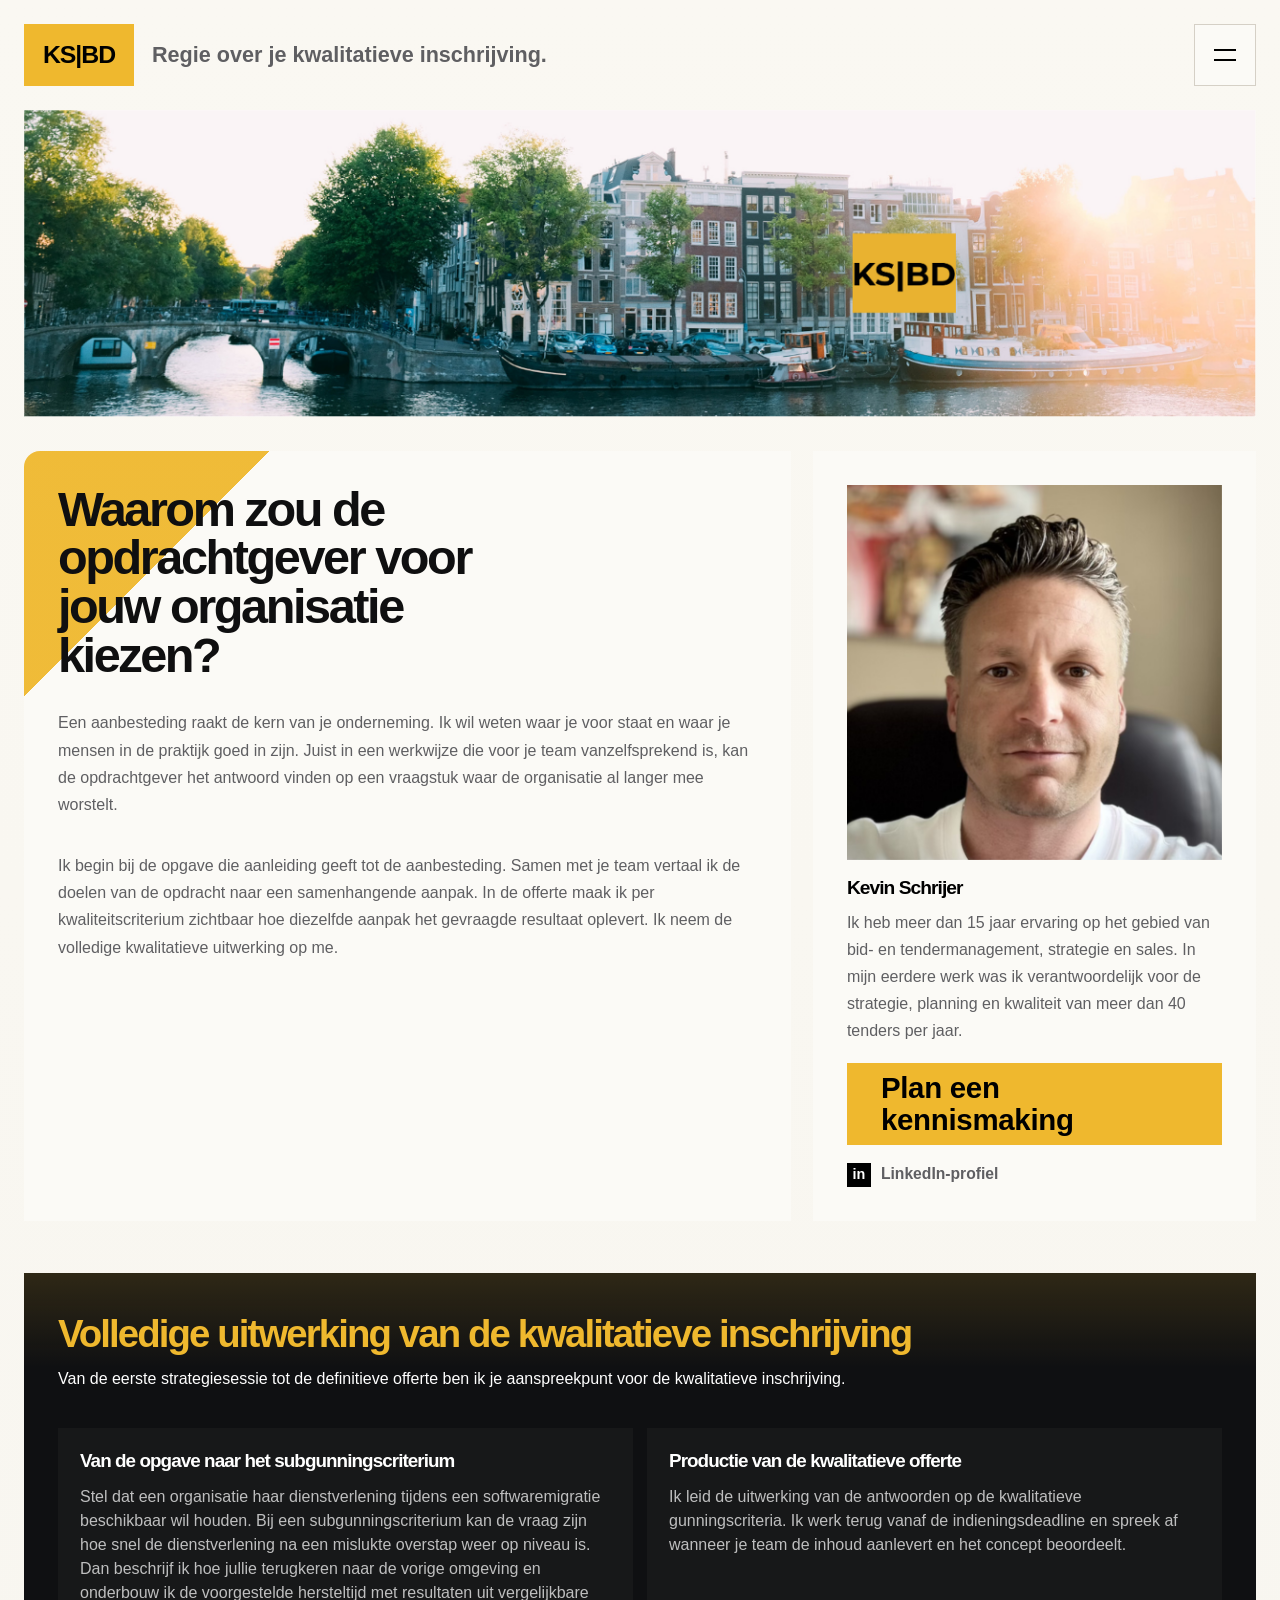
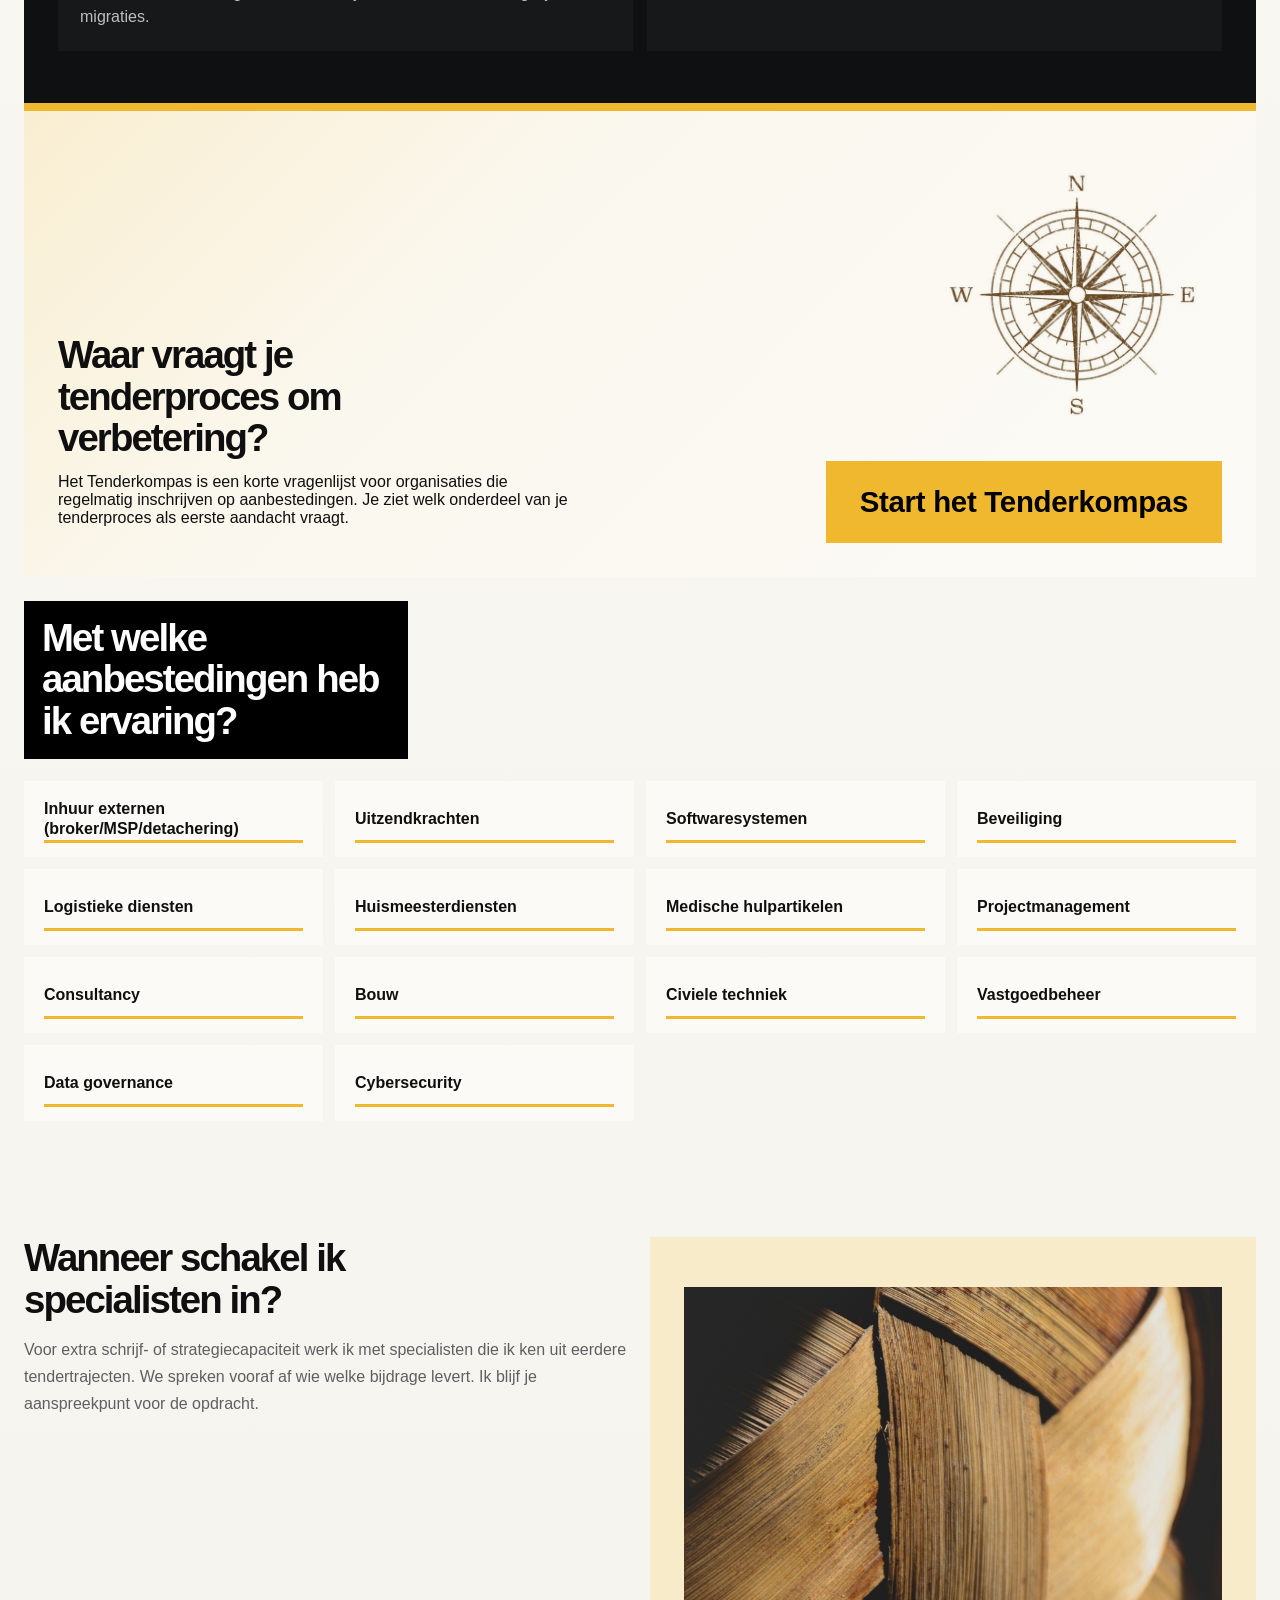
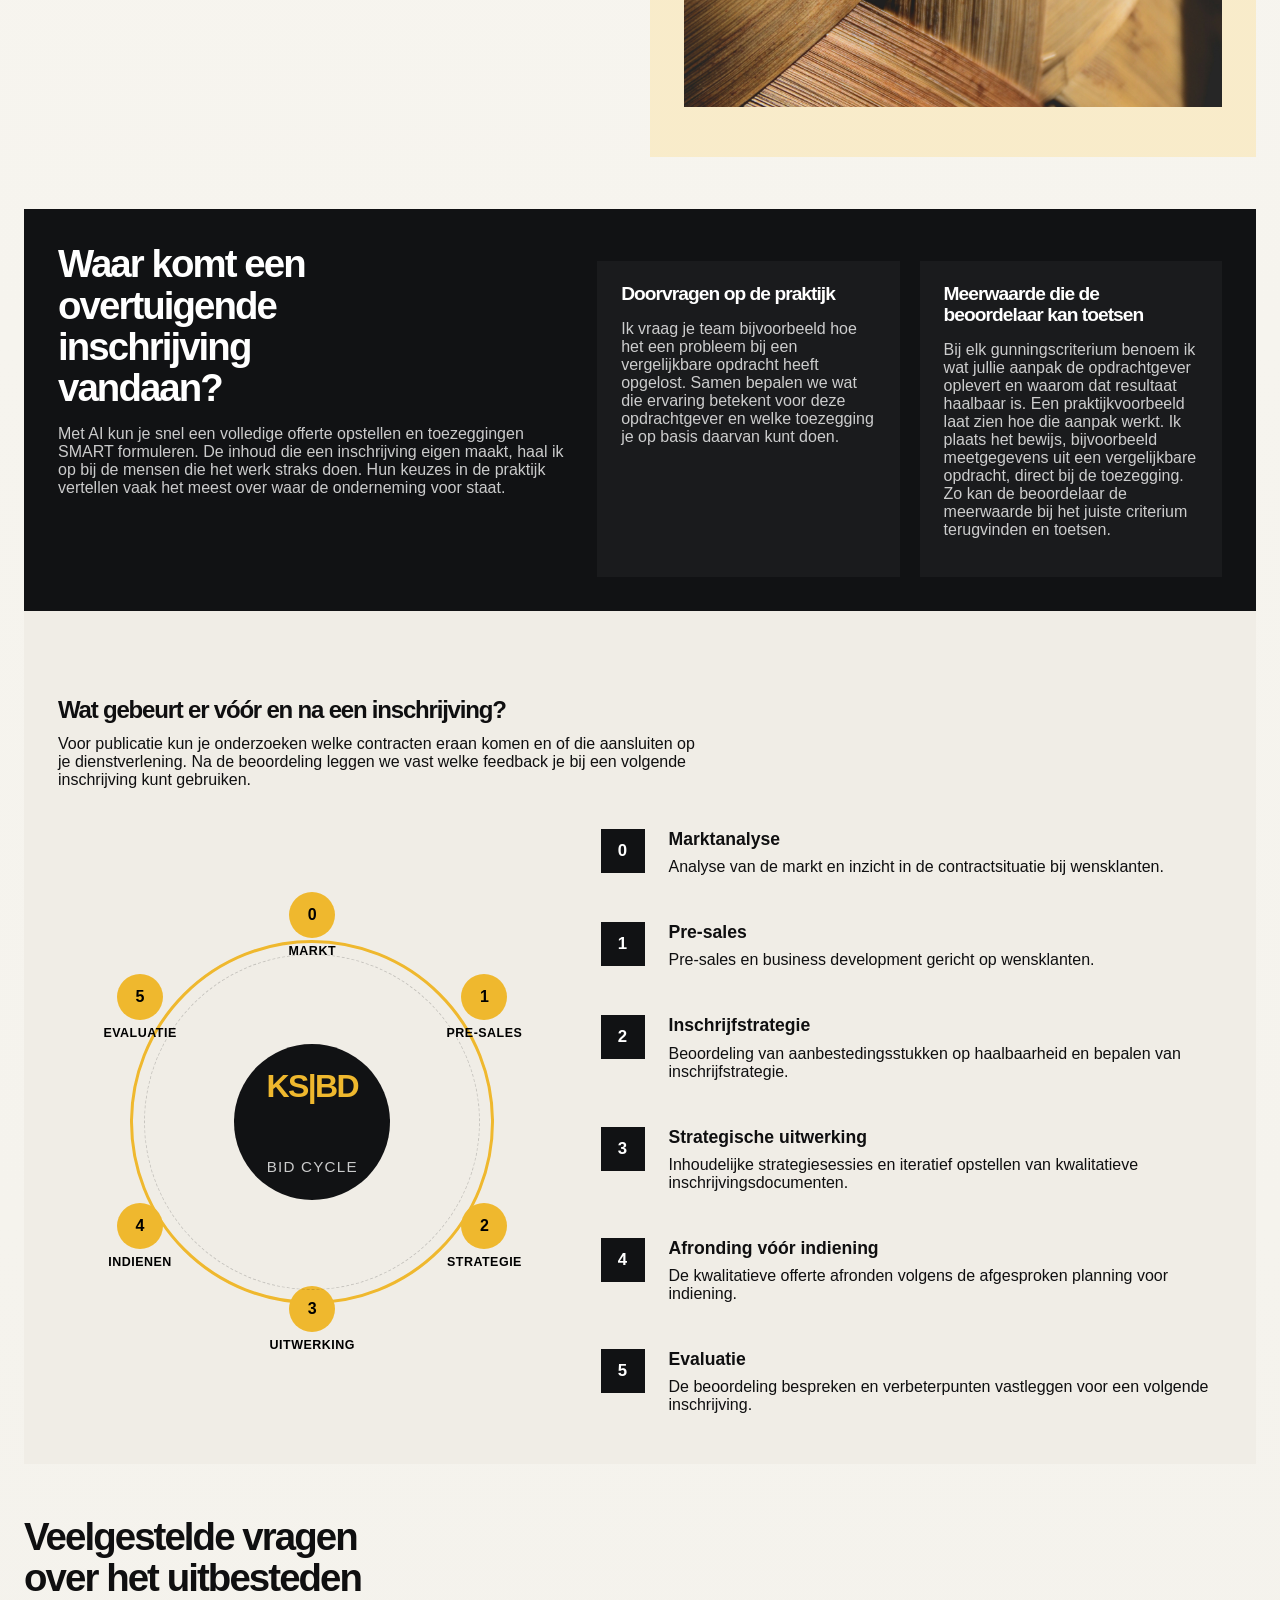
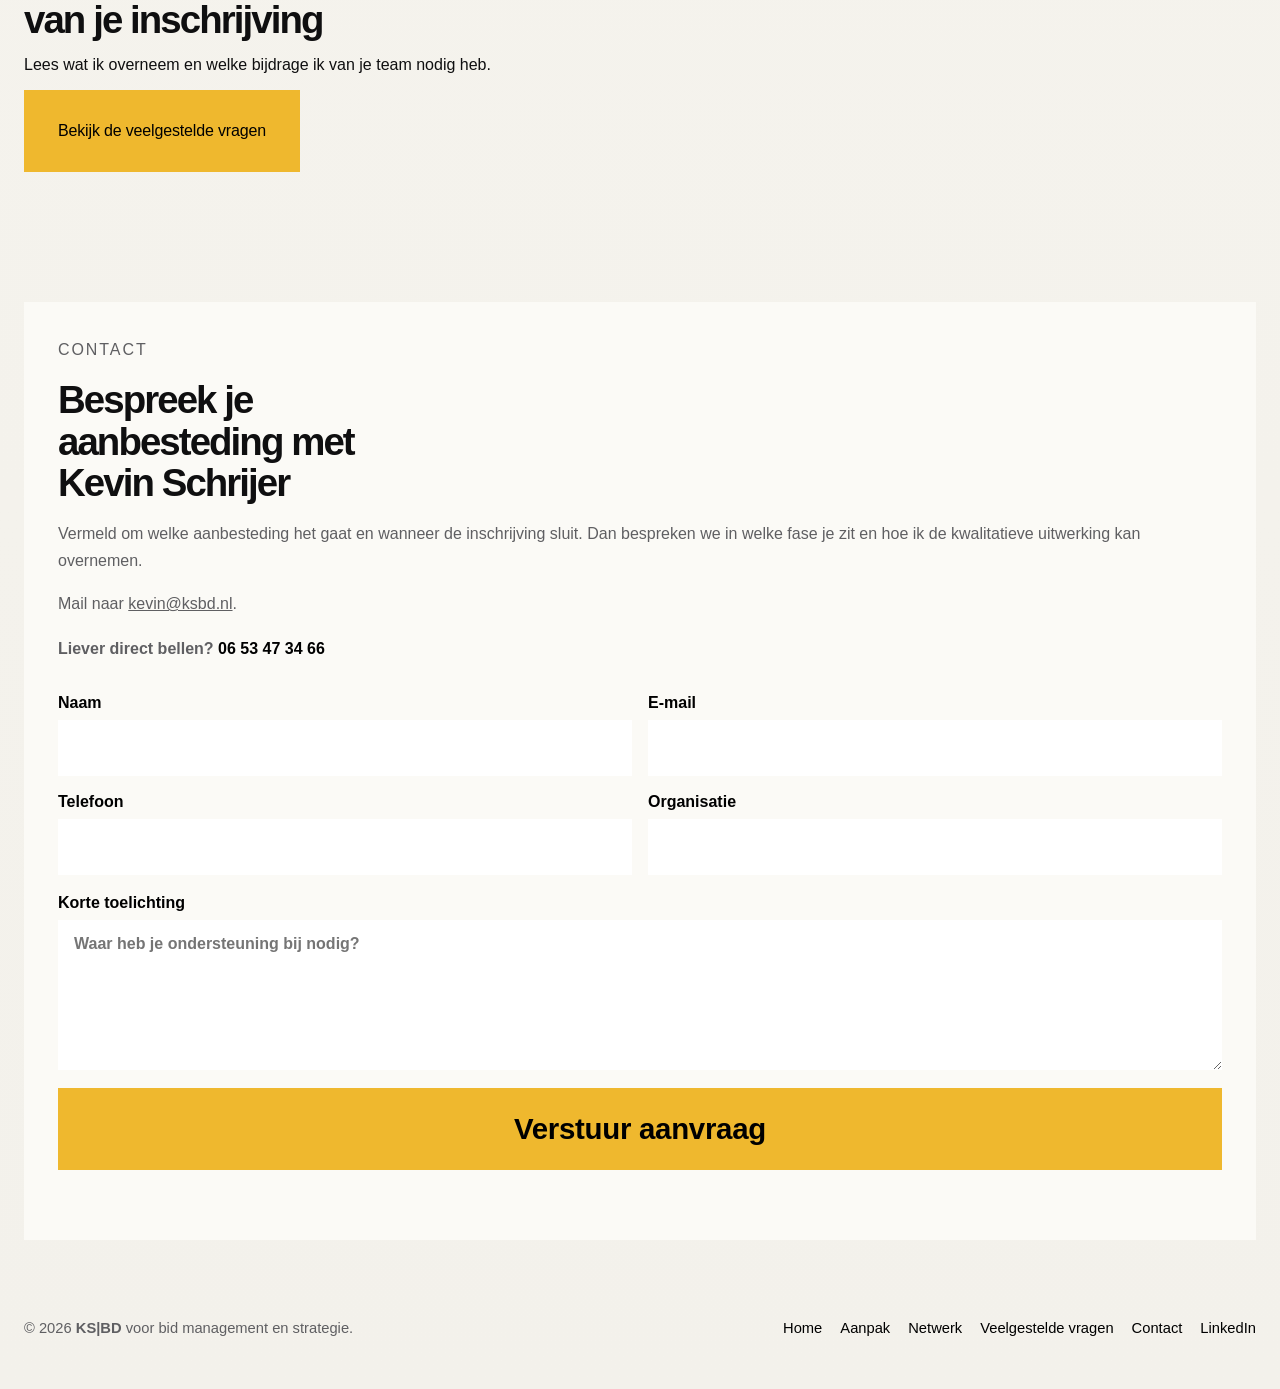
==== commit 135703f7: "Content update AI findability" ====
--- a/index.html
+++ b/index.html
@@ -3,22 +3,12 @@
   <head>
     <meta charset="UTF-8" />
     <meta name="viewport" content="width=device-width, initial-scale=1.0" />
-    <title>Tenderadvies en bid management | Hulp bij aanbestedingen | KS|BD</title>
-    <meta
-      name="description"
-      content="Tenderadvies, hulp bij aanbestedingen en bid management voor organisaties die willen winnen. KS|BD ondersteunt met tenderstrategie, bid- en tenderregie, review en hands-on ondersteuning."
-    />
-    <meta
-      name="keywords"
-      content="tenderadvies, hulp bij aanbestedingen, advies bij aanbestedingen, bid management, bid manager, tendermanager, tender manager, aanbesteding inschrijving, bid en tender, tenderstrategie"
-    />
+    <title>Kwalitatieve inschrijving uitbesteden | KS|BD</title>
+    <meta name="description" content="KS|BD neemt de volledige kwalitatieve inschrijving op aanbestedingen over. Kevin Schrijer bepaalt samen met je team de strategie en leidt de offerteproductie." />
     <meta name="robots" content="index, follow" />
     <link rel="canonical" href="https://ksbd.nl/" />
-    <meta property="og:title" content="Tenderadvies en bid management | KS|BD" />
-    <meta
-      property="og:description"
-      content="Professionele hulp bij bids en tenders. Tenderadvies, bid management en ondersteuning bij aanbestedingen."
-    />
+    <meta property="og:title" content="Kwalitatieve inschrijving uitbesteden | KS|BD" />
+    <meta property="og:description" content="KS|BD neemt de volledige kwalitatieve inschrijving op aanbestedingen over. Kevin Schrijer bepaalt samen met je team de strategie en leidt de offerteproductie." />
     <meta property="og:type" content="website" />
     <meta property="og:url" content="https://ksbd.nl/" />
     <meta property="og:site_name" content="KS|BD" />
@@ -27,35 +17,59 @@
     <meta property="og:image:secure_url" content="https://ksbd.nl/assets/social-preview.png" />
     <meta property="og:image:width" content="1200" />
     <meta property="og:image:height" content="1200" />
-    <meta property="og:image:alt" content="KS|BD social preview met tenderadvies en bid management" />
+    <meta property="og:image:alt" content="KS|BD voor de kwalitatieve uitwerking van aanbestedingen" />
     <meta name="twitter:card" content="summary_large_image" />
-    <meta name="twitter:title" content="Tenderadvies en bid management | KS|BD" />
-    <meta
-      name="twitter:description"
-      content="Professionele hulp bij bids en tenders. Tenderadvies, bid management en ondersteuning bij aanbestedingen."
-    />
+    <meta name="twitter:title" content="Kwalitatieve inschrijving uitbesteden | KS|BD" />
+    <meta name="twitter:description" content="KS|BD neemt de volledige kwalitatieve inschrijving op aanbestedingen over. Kevin Schrijer bepaalt samen met je team de strategie en leidt de offerteproductie." />
     <meta name="twitter:image" content="https://ksbd.nl/assets/social-preview.png" />
     <link rel="icon" href="assets/favicon.svg" type="image/svg+xml" />
     <link rel="stylesheet" href="styles.css" />
+    <noscript><style>.reveal { opacity: 1; transform: none; }</style></noscript>
     <script type="application/ld+json">
       {
         "@context": "https://schema.org",
-        "@type": "ProfessionalService",
-        "name": "KS|BD",
-        "description": "Tenderadvies, hulp bij aanbestedingen en bid management voor organisaties die willen winnen.",
-        "serviceType": [
-          "Tenderadvies",
-          "Hulp bij aanbestedingen",
-          "Bid management",
-          "Tenderregie",
-          "Bid- en tenderstrategie"
-        ],
-        "email": "mailto:kevin@ksbd.nl",
-        "url": "https://ksbd.nl/",
-        "sameAs": [
-          "https://www.linkedin.com/in/kevinschrijer/"
-        ],
-        "areaServed": "Nederland"
+        "@graph": [
+          {
+            "@type": "Organization",
+            "@id": "https://ksbd.nl/#ksbd",
+            "name": "KS|BD",
+            "url": "https://ksbd.nl/",
+            "founder": {
+              "@id": "https://ksbd.nl/#kevin-schrijer"
+            },
+            "areaServed": {
+              "@type": "Country",
+              "name": "Nederland"
+            },
+            "telephone": "+31653473466",
+            "email": "kevin@ksbd.nl"
+          },
+          {
+            "@type": "Person",
+            "@id": "https://ksbd.nl/#kevin-schrijer",
+            "name": "Kevin Schrijer",
+            "jobTitle": "Tendermanager en oprichter van KS|BD",
+            "image": "https://ksbd.nl/assets/kevin-schrijer.png",
+            "sameAs": "https://www.linkedin.com/in/kevinschrijer/",
+            "worksFor": {
+              "@id": "https://ksbd.nl/#ksbd"
+            }
+          },
+          {
+            "@type": "Service",
+            "@id": "https://ksbd.nl/#diensten",
+            "name": "Volledige uitwerking van de kwalitatieve inschrijving",
+            "url": "https://ksbd.nl/#diensten",
+            "description": "Van de eerste strategiesessie tot de definitieve offerte ben ik je aanspreekpunt voor de kwalitatieve inschrijving.",
+            "provider": {
+              "@id": "https://ksbd.nl/#ksbd"
+            },
+            "areaServed": {
+              "@type": "Country",
+              "name": "Nederland"
+            }
+          }
+        ]
       }
     </script>
   </head>
@@ -64,7 +78,7 @@
       <a class="brand" href="#top" aria-label="Ga naar boven">
         <span class="brand-mark">KS|BD</span>
         <span class="brand-copy">
-          <span>Professionele hulp bij bids en tenders.</span>
+          <span>Regie over je kwalitatieve inschrijving.</span>
         </span>
       </a>
 
@@ -78,9 +92,10 @@
       <div class="menu-panel-inner">
         <a href="#aanpak">Aanpak</a>
         <a href="#netwerk">Netwerk</a>
+        <a href="/veelgestelde-vragen.html">Veelgestelde vragen</a>
         <a href="#contact">Contact</a>
         <a href="https://www.linkedin.com/in/kevinschrijer/" target="_blank" rel="noreferrer">LinkedIn</a>
-        <a href="mailto:kevin.schrijer@gmail.com">Mail</a>
+        <a href="mailto:kevin@ksbd.nl">Mail</a>
       </div>
     </div>
 
@@ -91,39 +106,26 @@
 
       <section class="hero section">
         <div class="hero-copy reveal">
-          <h1>Tenderadvies en bid management dat kwaliteit garandeert, richting geeft en tempo bewaakt.</h1>
+          <h1>Waarom zou de opdrachtgever voor jouw organisatie kiezen?</h1>
           <p class="lead">
-            Als er een bid of tender op tafel ligt, dan wil je vooral dat er iemand is die overzicht houdt,
-            keuzes helpt maken en zorgt dat het voorstel op tijd en op niveau de deur uitgaat. Dat is waar ik
-            met <strong>KS|BD</strong> voor instap. Soms vanaf het begin, soms pas als de druk toeneemt en er
-            tempo, structuur of extra scherpte nodig is. Dat kan in de vorm van tenderadvies, hulp bij
-            aanbestedingen of volledige bid- en tenderregie. En als het kleiner kan, dan houd ik het ook gewoon klein.
+            Een aanbesteding raakt de kern van je onderneming. Ik wil weten waar je voor staat en waar je mensen in de praktijk goed in zijn.
+            Juist in een werkwijze die voor je team vanzelfsprekend is, kan de opdrachtgever het antwoord vinden op een vraagstuk waar de organisatie al langer mee worstelt.
           </p>
-
-          <div class="hero-proof">
-            <article>
-              <strong>15+ jaar</strong>
-              <span>ervaring met bid & tendermanagement, strategie en sales.</span>
-            </article>
-            <article>
-              <strong>40+ tenders per jaar</strong>
-              <span>verantwoordelijkheid gedragen voor strategie, planning en kwaliteit</span>
-            </article>
-            <article>
-              <strong>Tender Desk + Operations</strong>
-              <span>bid- en tenderprocessen geïntegreerd met sales, marketing en operatie</span>
-            </article>
-          </div>
+          <p class="lead">
+            Ik begin bij de opgave die aanleiding geeft tot de aanbesteding. Samen met je team vertaal ik de doelen van de opdracht naar een samenhangende aanpak.
+            In de offerte maak ik per kwaliteitscriterium zichtbaar hoe diezelfde aanpak het gevraagde resultaat oplevert.
+            Ik neem de volledige kwalitatieve uitwerking op me.
+          </p>
         </div>
 
         <aside class="hero-panel reveal">
           <aside class="contact-profile">
             <img src="assets/kevin-schrijer.png" alt="Portret van Kevin Schrijer" />
             <div class="contact-profile-copy">
-              <h3>KEVIN SCHRIJER - KS|BD FOUNDER</h3>
+              <h2 id="kevin-schrijer">Kevin Schrijer</h2>
               <p>
-                Ik help organisaties bij bids, tenders en proposaltrajecten waar structuur, scherpte en voortgang nodig zijn.
-                Soms als bid lead voor het hele traject, soms heel praktisch in een compactere opdracht.
+                Ik heb meer dan 15 jaar ervaring op het gebied van bid- en tendermanagement, strategie en sales.
+                In mijn eerdere werk was ik verantwoordelijk voor de strategie, planning en kwaliteit van meer dan 40 tenders per jaar.
               </p>
             </div>
             <div class="contact-actions contact-actions-mobile">
@@ -139,44 +141,30 @@
         </aside>
       </section>
 
-      <section class="section services-band reveal" aria-label="Wat we doen">
+      <section id="diensten" class="section services-band reveal" aria-labelledby="diensten-kop">
         <div class="services-band-header">
-          <p class="eyebrow">Wat we doen</p>
+          <h2 id="diensten-kop">Volledige uitwerking van de kwalitatieve inschrijving</h2>
+          <p>Van de eerste strategiesessie tot de definitieve offerte ben ik je aanspreekpunt voor de kwalitatieve inschrijving.</p>
         </div>
         <div class="services-band-grid">
           <article class="hero-service-card">
-            <span>01</span>
-            <strong>Bidstrategie & Positionering</strong>
-            <small>Analyse van de kans, aanscherping van de propositie en voorbereiding van go-no-go besluiten.</small>
+            <h3>Van de opgave naar het subgunningscriterium</h3>
+            <p>Stel dat een organisatie haar dienstverlening tijdens een softwaremigratie beschikbaar wil houden.
+              Bij een subgunningscriterium kan de vraag zijn hoe snel de dienstverlening na een mislukte overstap weer op niveau is.
+              Dan beschrijf ik hoe jullie terugkeren naar de vorige omgeving en onderbouw ik de voorgestelde hersteltijd met resultaten uit vergelijkbare migraties.</p>
           </article>
           <article class="hero-service-card">
-            <span>02</span>
-            <strong>Bid- en Tenderregie</strong>
-            <small>Inrichting van planning, rollen, reviewritme en deliverables gedurende het traject.</small>
-          </article>
-          <article class="hero-service-card">
-            <span>03</span>
-            <strong>Propositie & Uitwerking</strong>
-            <small>Opbouw van verhaallijn, antwoordstructuur en beoordelaarslogica.</small>
-          </article>
-          <article class="hero-service-card">
-            <span>04</span>
-            <strong>Hands-on Ondersteuning</strong>
-            <small>Tijdelijke ondersteuning bij tenders, reviews, teksten, planning en offertebegeleiding.</small>
+            <h3>Productie van de kwalitatieve offerte</h3>
+            <p>Ik leid de uitwerking van de antwoorden op de kwalitatieve gunningscriteria. Ik werk terug vanaf de indieningsdeadline en spreek af wanneer je team de inhoud aanlevert en het concept beoordeelt.</p>
           </article>
         </div>
       </section>
 
       <section class="section tenderkompas-teaser reveal" aria-label="Tenderkompas">
         <div class="tenderkompas-teaser-copy">
-          <p class="eyebrow">Check jouw Tenderkompas</p>
-          <h2>In een paar vragen zien waar nu de meeste winst ligt.</h2>
-          <p>
-            Scherper kiezen, beter organiseren of overtuigender inschrijven: het Tenderkompas geeft snel inzicht in waar voor jullie nu de grootste stap zit.
-          </p>
-          <p class="tenderkompas-teaser-note">
-            Een praktische check voor organisaties die willen weten waar ze nu het best op kunnen sturen.
-          </p>
+          <h2>Waar vraagt je tenderproces om verbetering?</h2>
+          <p>Het Tenderkompas is een korte vragenlijst voor organisaties die regelmatig inschrijven op aanbestedingen.
+            Je ziet welk onderdeel van je tenderproces als eerste aandacht vraagt.</p>
         </div>
         <div class="tenderkompas-teaser-actions">
           <img src="assets/kompas.jpg" alt="Kompasillustratie" class="tenderkompas-teaser-image" />
@@ -186,7 +174,7 @@
 
       <section class="section sector-section reveal" aria-label="Sectoren">
         <div class="sector-header">
-          <h2><strong>KS|BD</strong> begeleidde eerder tenders in deze sectoren.</h2>
+          <h2>Met welke aanbestedingen heb ik ervaring?</h2>
         </div>
         <details class="sector-disclosure" open>
           <summary class="sector-summary">Bekijk sectoren</summary>
@@ -209,51 +197,13 @@
         </details>
       </section>
 
-      <section class="section section-intro reveal">
-        <div class="intro-layout">
-          <div class="section-heading">
-            <p class="eyebrow">Voor organisaties die serieus willen meedingen</p>
-            <h2>Duidelijk verhaal. Duidelijke rol. Duidelijke meerwaarde.</h2>
-          </div>
-          <div class="intro-image">
-            <img src="assets/intro-visual.jpg" alt="Bril die zicht en scherpte symboliseert met een haven in focus" />
-          </div>
-          <div class="intro-grid">
-            <p>
-              Wanneer je als organisatie serieus met aanbestedingen bezig bent, dan merk je al snel waar het vaak
-              misgaat: het verhaal is niet SMART genoeg, rollen zijn niet helemaal duidelijk en de meerwaarde komt niet
-              goed uit de verf.
-            </p>
-            <p>
-              Dat is precies waar ik met <strong>KS|BD</strong> bij help. Ik stap in op het moment dat er behoefte
-              is aan richting en structuur. Soms is dat helemaal aan het begin, bij de positionering. Soms juist later,
-              als de druk oploopt en keuzes gemaakt moeten worden.
-            </p>
-            <p>
-              En het hoeft echt niet altijd groot of zwaar te zijn. Ook een korte, gerichte inzet kan al veel
-              opleveren, als je op het juiste moment bijstuurt. Dus heb je behoefte aan  praktisch tenderadvies
-              of een frisse blik op een aanbesteding, dan kan dat ook gewoon zonder meteen een heel traject op te tuigen.
-            </p>
-            <p>
-              Wat je ervan merkt? Betere keuzes aan het begin, meer rust tijdens de uitvoering en uiteindelijk een
-              voorstel dat inhoudelijk klopt, commercieel scherp is en gewoon op tijd klaar is. Soms begeleid ik het
-              hele bidproces, soms doe ik een review of een paar gerichte sessies, of spring ik tijdelijk bij waar nodig.
-            </p>
-          </div>
-        </div>
-      </section>
-
       <section id="netwerk" class="section reveal">
         <div class="network-layout">
           <div class="section-heading">
-            <p class="eyebrow">Netwerkmodel</p>
-            <h2>Een zorgvuldig opgebouwd netwerk maakt <strong>KS|BD</strong> meer dan één persoon.</h2>
+            <h2>Wanneer schakel ik specialisten in?</h2>
             <p class="section-copy">
-              Ik werk met een vast netwerk van specialisten dat ik ken uit eerdere trajecten. Daardoor kan ik
-              snel opschalen met mensen die weten hoe een bid- of tenderomgeving werkt en die ook onder druk gewoon leveren.
-              Ik zet dat netwerk heel gericht in: alleen als het echt iets toevoegt. Is een opdracht kleiner of compacter,
-              dan houd ik het juist simpel en pak ik het zelf op. Zo blijft <strong>KS|BD</strong> passend voor organisaties
-              die een complexe tender geheel willen uitbesteden, maar ook voor partijen die behoefte hebben aan kort advies of een scherpe review.
+              Voor extra schrijf- of strategiecapaciteit werk ik met specialisten die ik ken uit eerdere tendertrajecten.
+              We spreken vooraf af wie welke bijdrage levert. Ik blijf je aanspreekpunt voor de opdracht.
             </p>
           </div>
 
@@ -266,29 +216,24 @@
       <section id="aanpak" class="section section-intro section-dark reveal">
         <div class="approach-layout">
           <div class="section-heading">
-            <p class="eyebrow">Aanpak</p>
-            <h2>Ik stap zelf in waar dat werkt. Ik schaal op waar dat nodig is.</h2>
+            <h2>Waar komt een overtuigende inschrijving vandaan?</h2>
+            <p>
+              Met AI kun je snel een volledige offerte opstellen en toezeggingen SMART formuleren.
+              De inhoud die een inschrijving eigen maakt, haal ik op bij de mensen die het werk straks doen.
+              Hun keuzes in de praktijk vertellen vaak het meest over waar de onderneming voor staat.
+            </p>
           </div>
           <div class="approach-copy">
             <article class="approach-card">
-              <h3>Ik stap zelf in bij</h3>
-              <ul class="approach-list">
-                <li>reviews en aanscherping van lopende voorstellen</li>
-                <li>positionering en verhaallijn aan het begin van een traject</li>
-                <li>structuur aanbrengen in planning, rollen en reviewritme</li>
-                <li>compacte opdrachten waar snel extra denkkracht nodig is</li>
-                <li>tijdelijke hands-on bid- of tenderondersteuning</li>
-              </ul>
+              <h3>Doorvragen op de praktijk</h3>
+              <p>Ik vraag je team bijvoorbeeld hoe het een probleem bij een vergelijkbare opdracht heeft opgelost.
+                Samen bepalen we wat die ervaring betekent voor deze opdrachtgever en welke toezegging je op basis daarvan kunt doen.</p>
             </article>
             <article class="approach-card">
-              <h3>Ik schakel op bij</h3>
-              <ul class="approach-list">
-                <li>grote & complexe trajecten waar meer regie nodig is</li>
-                <li>vragen om specialistische inhoud of domeinkennis</li>
-                <li>piekfasen waarin extra capaciteit nodig is</li>
-                <li>trajecten waar extra redactie, vormgeving of review nodig is</li>
-                <li>opgaven waar meerdere disciplines tegelijk moeten aansluiten</li>
-              </ul>
+              <h3>Meerwaarde die de beoordelaar kan toetsen</h3>
+              <p>Bij elk gunningscriterium benoem ik wat jullie aanpak de opdrachtgever oplevert en waarom dat resultaat haalbaar is.
+                Een praktijkvoorbeeld laat zien hoe die aanpak werkt. Ik plaats het bewijs, bijvoorbeeld meetgegevens uit een vergelijkbare opdracht,
+                direct bij de toezegging. Zo kan de beoordelaar de meerwaarde bij het juiste criterium terugvinden en toetsen.</p>
             </article>
           </div>
         </div>
@@ -297,12 +242,9 @@
       <section class="section section-intro reveal">
         <div class="cycle-section cycle-section-standalone">
           <div class="cycle-heading">
-            <h3>Aanbestedingen winnen vraagt aandacht voor de gehele verkoopcyclus.</h3>
-            <p>
-              Een goede inschrijving ontstaat meestal niet in de laatste weken. Die begint eerder:
-              bij marktinzicht, bij de keuzes die je onderweg maakt en bij wat je uit eerdere trajecten meeneemt.
-              Daarom kijk ik niet alleen naar het document zelf, maar naar de hele lijn eromheen.
-            </p>
+            <h2>Wat gebeurt er vóór en na een inschrijving?</h2>
+            <p>Voor publicatie kun je onderzoeken welke contracten eraan komen en of die aansluiten op je dienstverlening.
+              Na de beoordeling leggen we vast welke feedback je bij een volgende inschrijving kunt gebruiken.</p>
           </div>
 
           <div class="cycle-roadmap">
@@ -351,15 +293,15 @@
               <article class="cycle-item">
                 <span class="cycle-item-index">4</span>
                 <div class="cycle-item-body">
-                  <strong>Finetunen & indienen</strong>
-                  <p>Finetunen, vormgeven en indienen van de inschrijving.</p>
+                  <strong>Afronding vóór indiening</strong>
+                  <p>De kwalitatieve offerte afronden volgens de afgesproken planning voor indiening.</p>
                 </div>
               </article>
               <article class="cycle-item">
                 <span class="cycle-item-index">5</span>
                 <div class="cycle-item-body">
-                  <strong>Evaluatie & learnings</strong>
-                  <p>Evalueren van de beoordeling en borgen van learnings voor volgende trajecten.</p>
+                  <strong>Evaluatie</strong>
+                  <p>De beoordeling bespreken en verbeterpunten vastleggen voor een volgende inschrijving.</p>
                 </div>
               </article>
             </div>
@@ -367,45 +309,22 @@
         </div>
       </section>
 
-      <section class="section credibility-section reveal">
+      <section class="section reveal" aria-labelledby="faq-kop">
         <div class="section-heading">
-          <p class="eyebrow">Waarom dit werkt</p>
-          <h2>Hier komt het in de praktijk meestal op neer.</h2>
-        </div>
-
-        <div class="credibility-grid">
-          <article>
-            <h3>Eén senior aanspreekpunt</h3>
-            <p>Je hoeft niet met vijf mensen af te stemmen. Er is gewoon iemand die overzicht houdt en de lijn bewaakt.</p>
-          </article>
-          <article>
-            <h3>Passende inzet</h3>
-            <p>Soms vraagt een traject om volledige regie. Soms is een review, een paar sessies of tijdelijke ondersteuning al genoeg.</p>
-          </article>
-          <article>
-            <h3>Bewezen netwerk</h3>
-            <p>Als er extra mensen nodig zijn, dan komen die uit een netwerk dat zich in eerdere trajecten al heeft bewezen.</p>
-          </article>
-        </div>
-      </section>
-
-      <section class="section quote-section reveal">
-        <blockquote>
-          “Als het erop aankomt, moet het gewoon kloppen. Inhoud, proces en timing.”
-        </blockquote>
+          <h2 id="faq-kop">Veelgestelde vragen over het uitbesteden van je inschrijving</h2>
+          <p>Lees wat ik overneem en welke bijdrage ik van je team nodig heb.</p>
+          <a class="button" href="/veelgestelde-vragen.html">Bekijk de veelgestelde vragen</a>
+        </div>
       </section>
 
       <section id="contact" class="section contact-section reveal">
         <div class="contact-card">
           <div class="contact-copy">
             <p class="eyebrow">Contact</p>
-            <h2>Ligt er een bid- of tendertraject op tafel en merk je dat het strakker moet?</h2>
-            <p>
-              Dan is een kort gesprek meestal genoeg om te kijken waar het vastloopt of waar het scherper kan.
-              Soms zit dat in positionering, soms in proces, soms gewoon in tijdgebrek of gebrek aan focus.
-              Het kan gaan om een volledig traject, maar net zo goed om een review, sparringsessie, tenderadvies
-              of tijdelijke ondersteuning. We kunnen meestal snel bepalen wat in jouw situatie het meest logisch is.
-            </p>
+            <h2>Bespreek je aanbesteding met Kevin Schrijer</h2>
+            <p>Vermeld om welke aanbesteding het gaat en wanneer de inschrijving sluit.
+              Dan bespreken we in welke fase je zit en hoe ik de kwalitatieve uitwerking kan overnemen.</p>
+            <p>Mail naar <a class="contact-email" href="mailto:kevin@ksbd.nl">kevin@ksbd.nl</a>.</p>
             <p class="contact-direct-line">
               Liever direct bellen?
               <a href="tel:+31653473466" aria-label="Bel Kevin Schrijer op 06 53 47 34 66">06 53 47 34 66</a>
@@ -470,6 +389,7 @@
           <a href="#top">Home</a>
           <a href="#aanpak">Aanpak</a>
           <a href="#netwerk">Netwerk</a>
+          <a href="/veelgestelde-vragen.html">Veelgestelde vragen</a>
           <a href="#contact">Contact</a>
           <a href="https://www.linkedin.com/in/kevinschrijer/" target="_blank" rel="noreferrer">LinkedIn</a>
         </div>
--- a/styles.css
+++ b/styles.css
@@ -452,16 +452,18 @@
   padding: 28px 34px 6px;
 }
 
-.services-band-header .eyebrow {
+.services-band-header h2 {
+  max-width: none;
   color: var(--brand);
-  font-size: 1.35rem;
-  font-weight: 800;
-  letter-spacing: 0.1em;
+}
+
+.services-band-header p {
+  color: #fff;
 }
 
 .services-band-grid {
   display: grid;
-  grid-template-columns: repeat(4, minmax(0, 1fr));
+  grid-template-columns: repeat(2, minmax(0, 1fr));
   gap: 14px;
   padding: 18px 34px 0;
 }
@@ -473,17 +475,7 @@
   border-radius: var(--radius);
 }
 
-.hero-service-card span {
-  display: block;
-  margin-bottom: 20px;
-  color: var(--brand);
-  font-size: 0.84rem;
-  font-weight: 800;
-  letter-spacing: 0.14em;
-}
-
-.hero-service-card strong {
-  display: block;
+.hero-service-card h3 {
   margin-bottom: 12px;
   color: #fff;
   font-size: 1.18rem;
@@ -491,8 +483,8 @@
   line-height: 1.2;
 }
 
-.hero-service-card small {
-  display: block;
+.hero-service-card p {
+  margin-bottom: 0;
   color: rgba(255, 255, 255, 0.72);
   font-size: 1rem;
   line-height: 1.5;
@@ -681,7 +673,8 @@
   margin-bottom: 24px;
 }
 
-.cycle-heading h3 {
+.cycle-heading h2 {
+  max-width: none;
   margin-bottom: 12px;
   font-size: 1.5rem;
 }
@@ -1001,16 +994,33 @@
   border-radius: var(--radius);
 }
 
-.contact-profile-copy h3 {
+.contact-profile-copy h2 {
   margin-bottom: 10px;
+  color: #000;
+  font-size: 1.2rem;
 }
 
 .contact-profile-copy p {
   margin-bottom: 0;
 }
 
-.hero-panel .contact-profile-copy h3 {
-  color: #000;
+.faq-content {
+  max-width: 46rem;
+  margin-inline: auto;
+}
+
+.faq-content section {
+  margin-block: 2.5rem;
+}
+
+.faq-content h2 {
+  max-width: none;
+  font-size: 1.45rem;
+}
+
+.faq-content p a,
+.contact-email {
+  text-decoration: underline;
 }
 
 .sector-section {
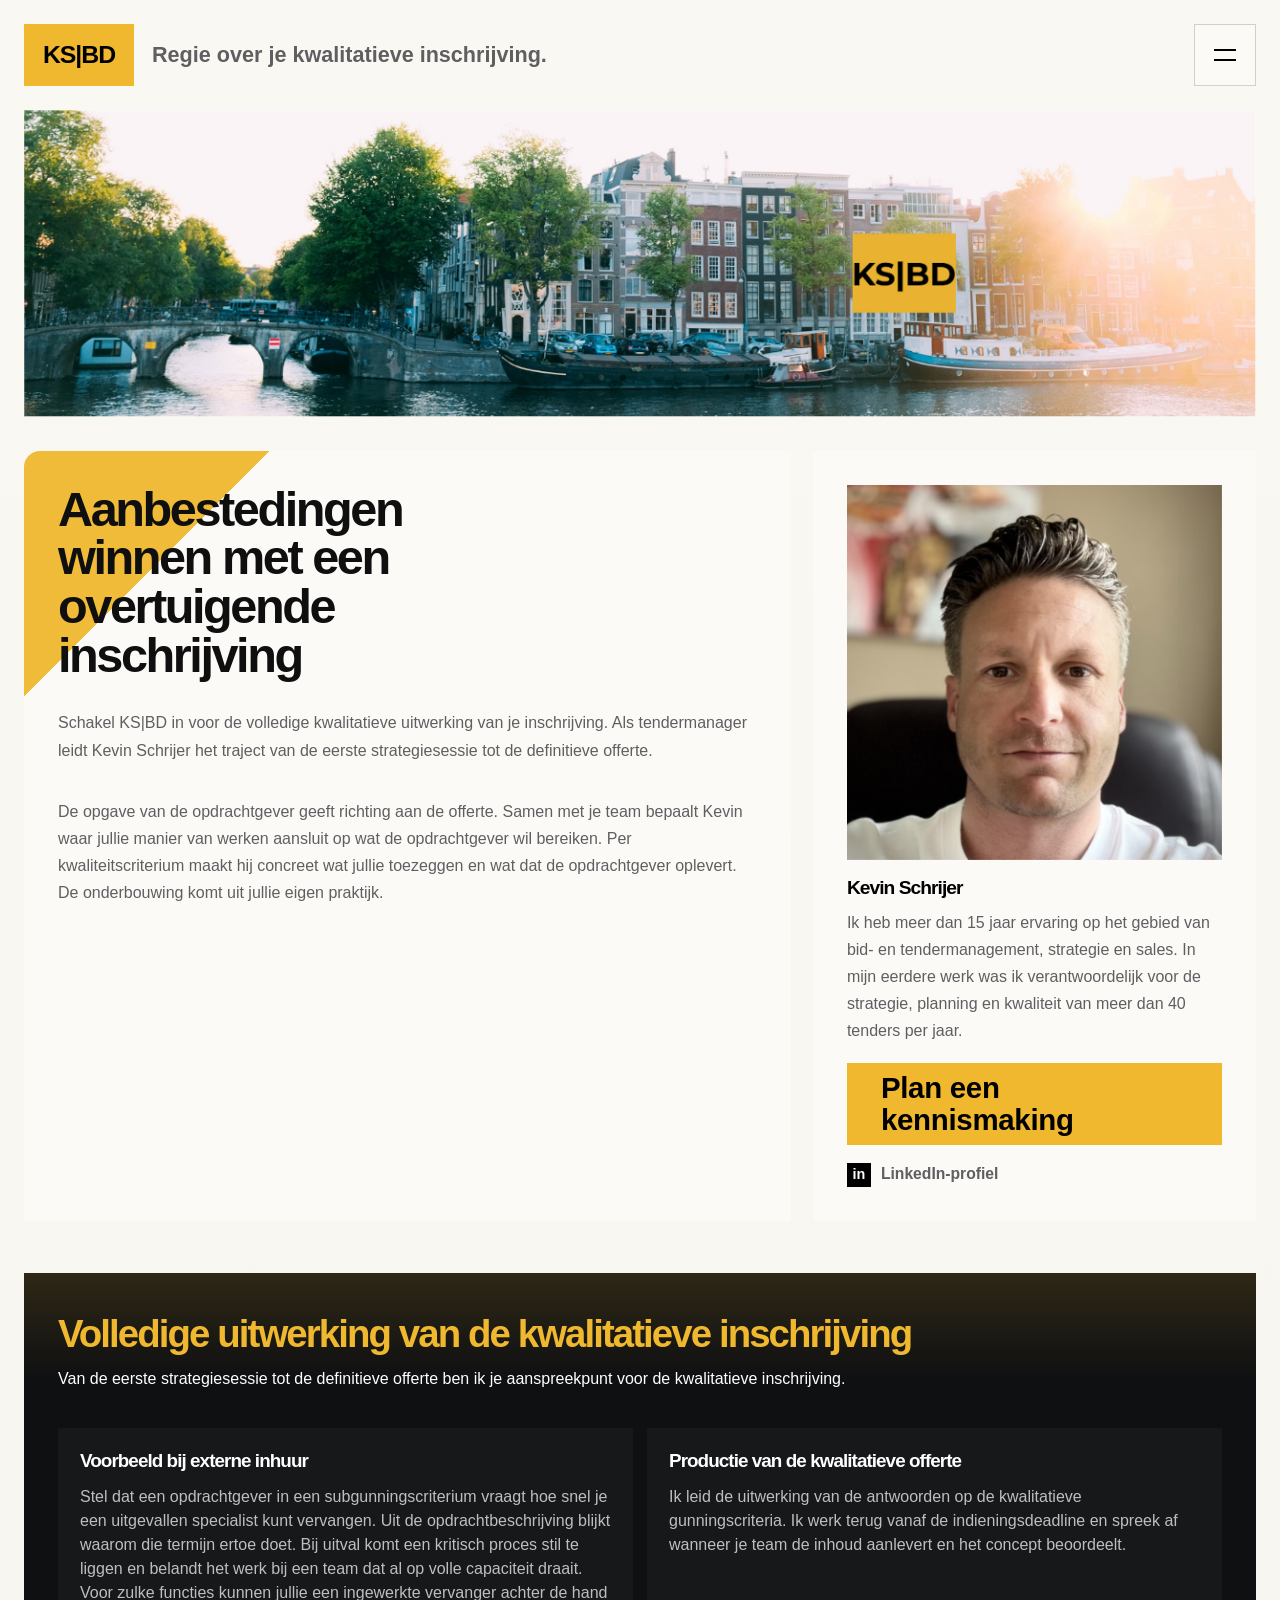
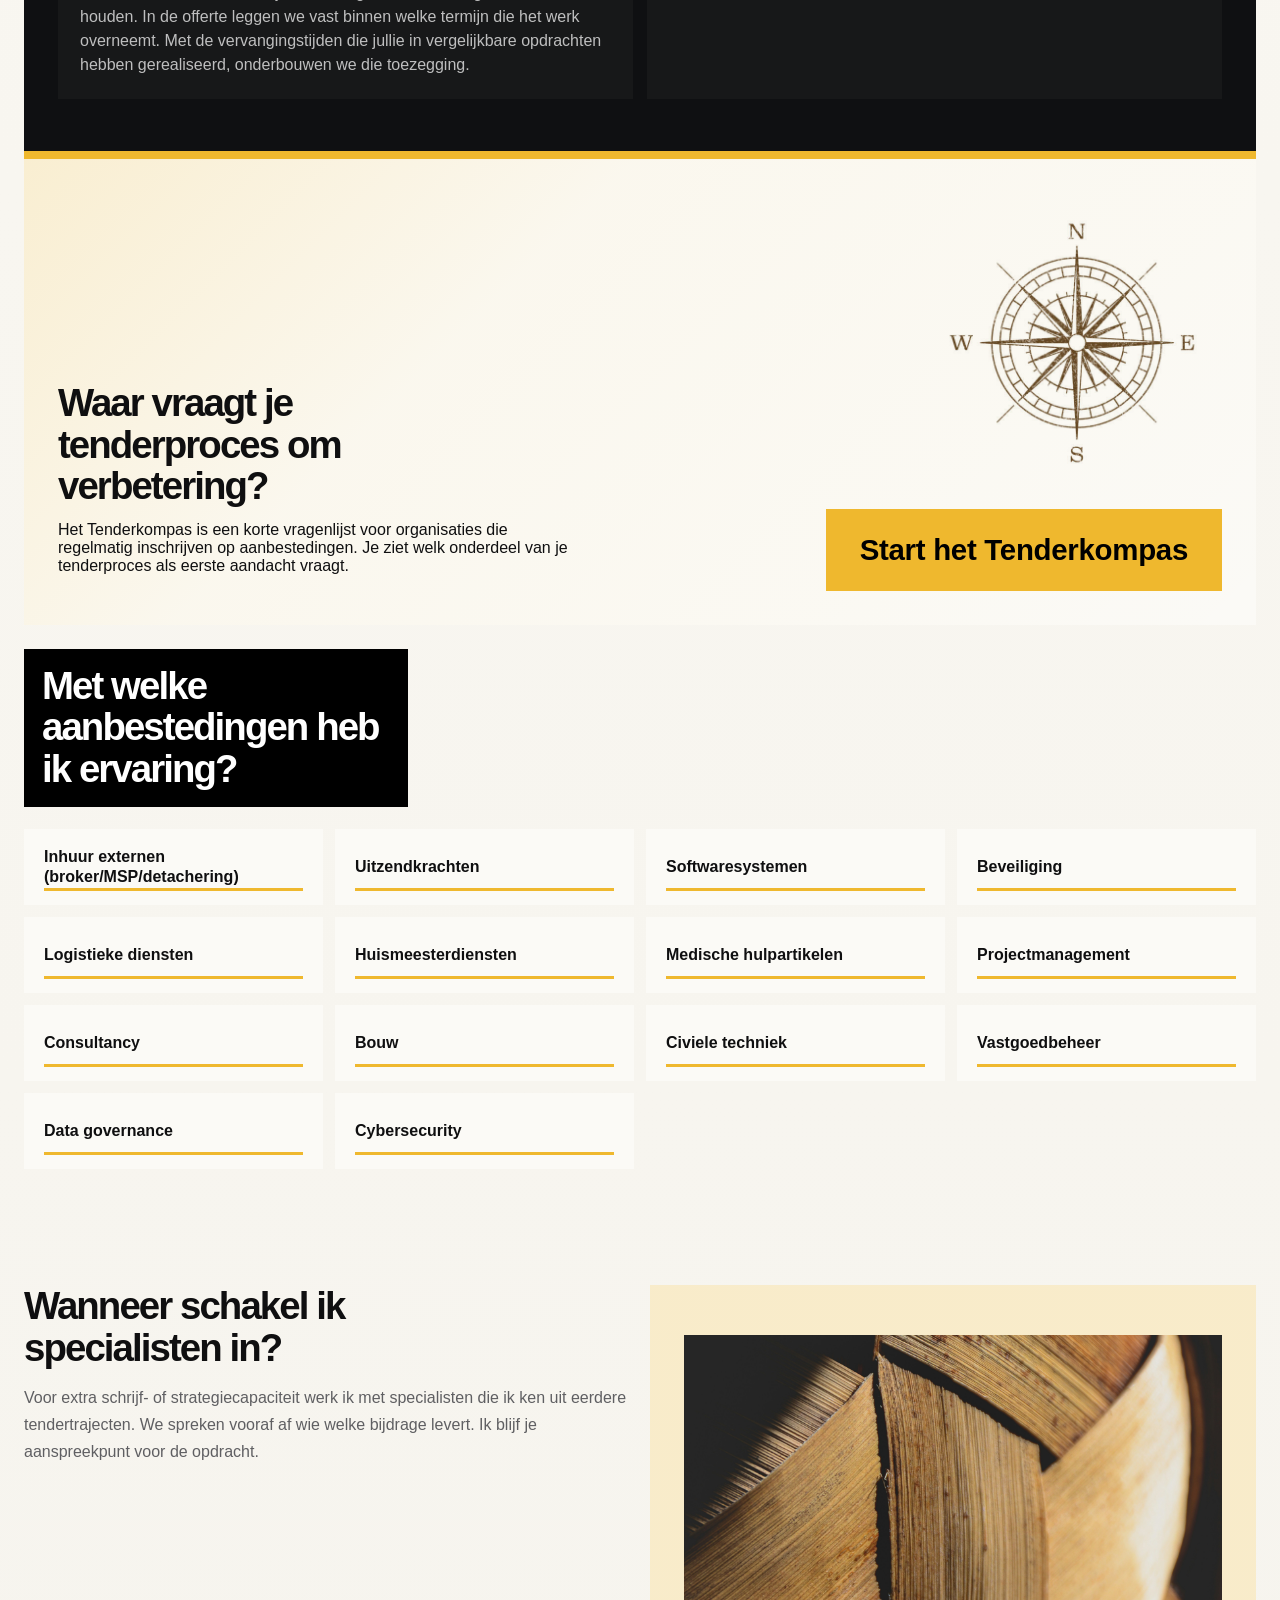
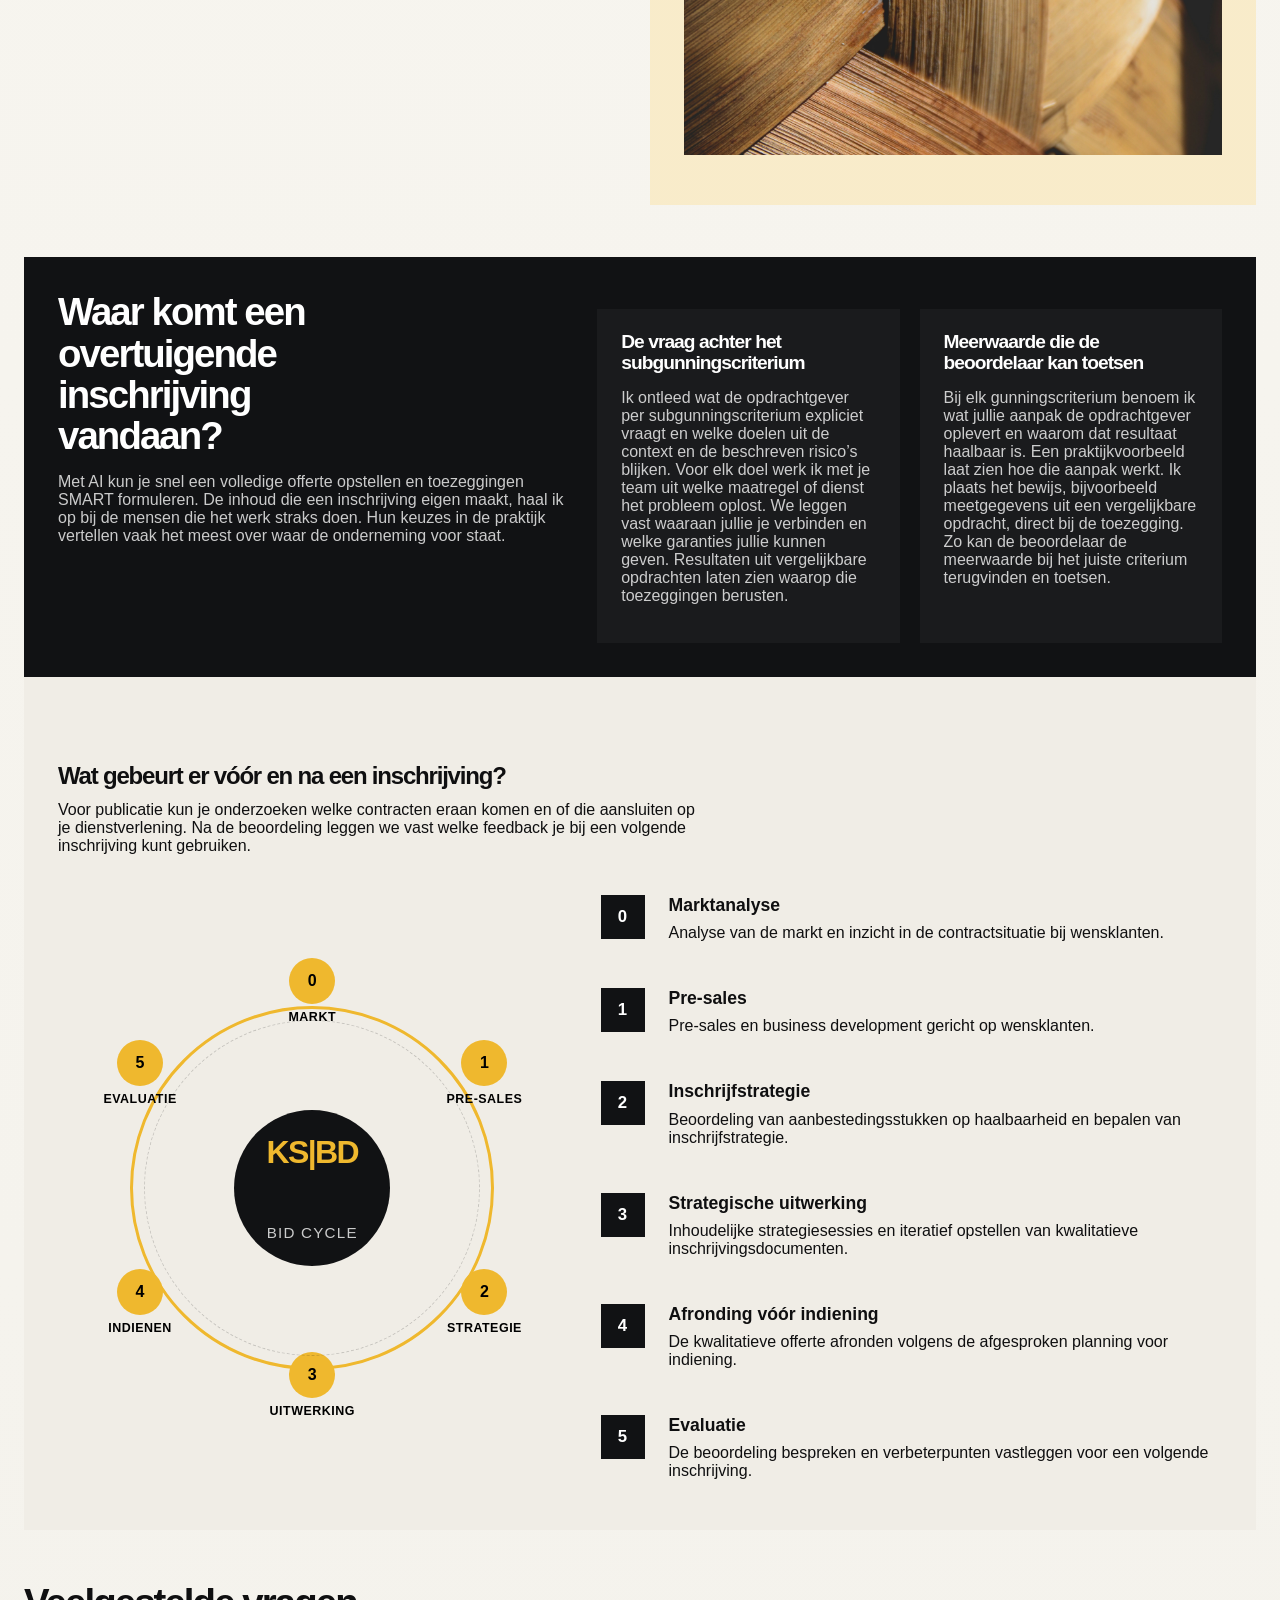
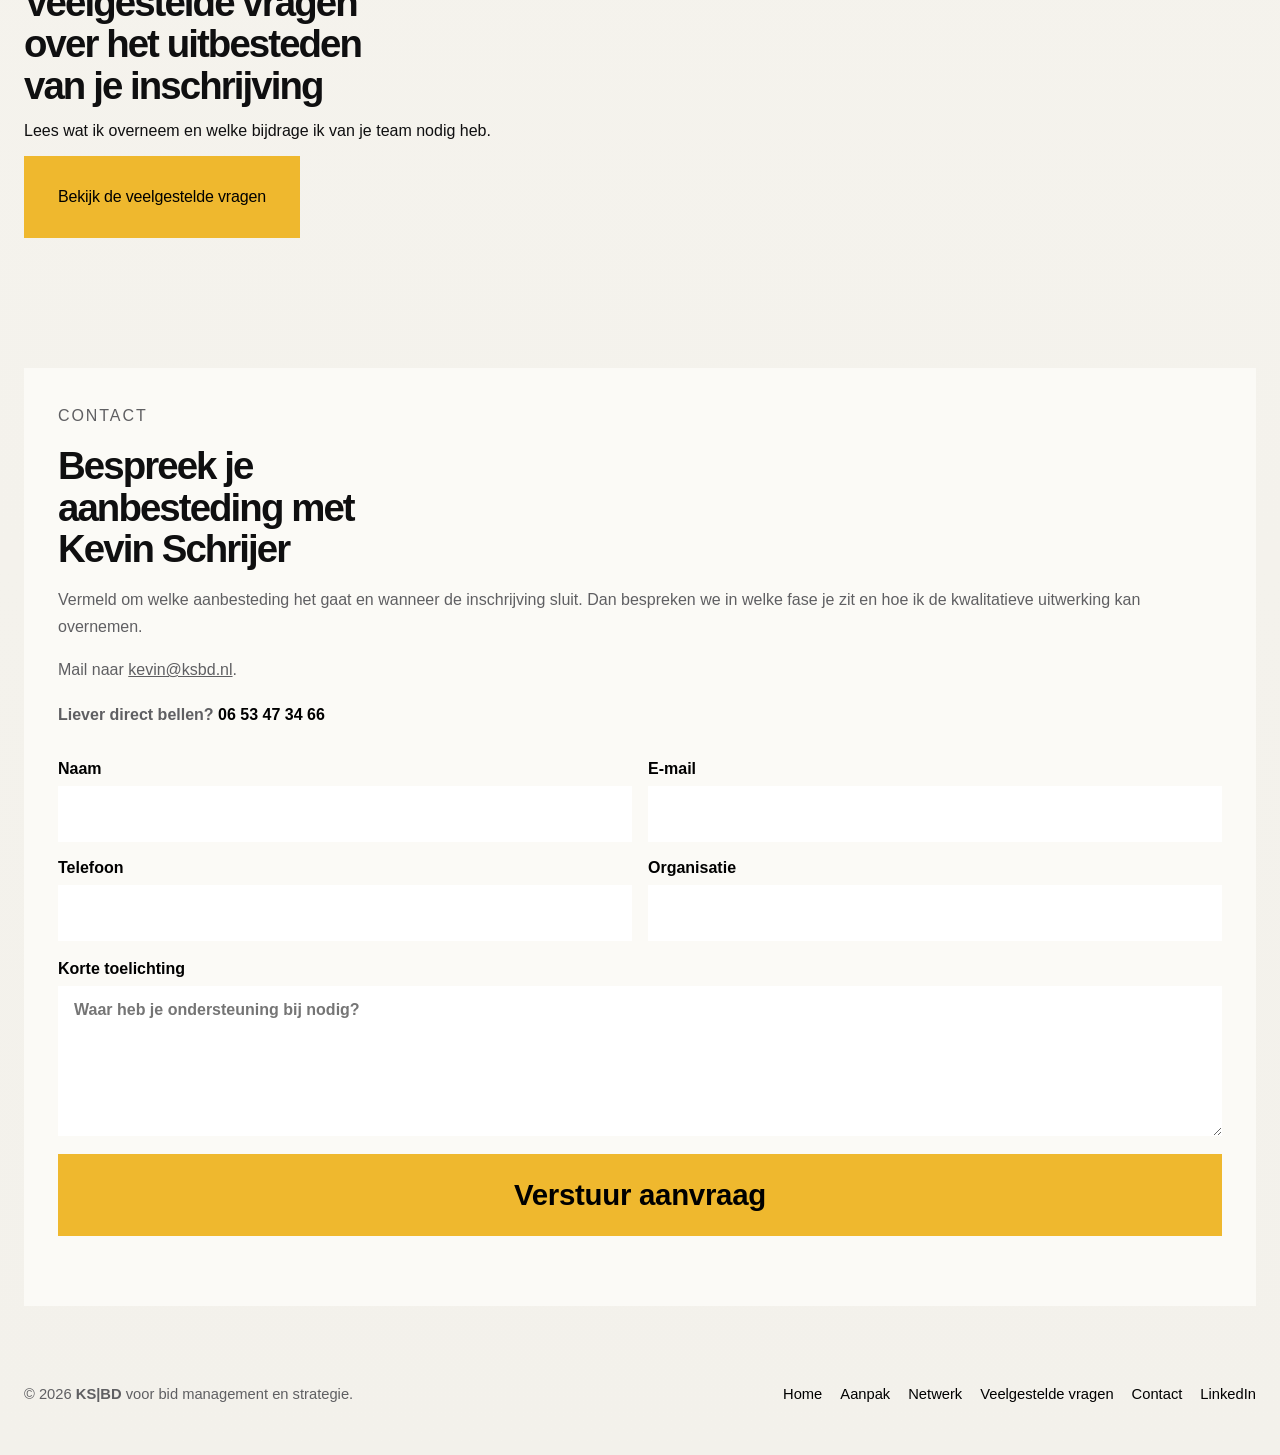
==== commit 533f1343: "Verduidelijk de rol van KSBD en de analyse per criterium" ====
--- a/index.html
+++ b/index.html
@@ -106,15 +106,15 @@
 
       <section class="hero section">
         <div class="hero-copy reveal">
-          <h1>Waarom zou de opdrachtgever voor jouw organisatie kiezen?</h1>
+          <h1>Aanbestedingen winnen met een overtuigende inschrijving</h1>
           <p class="lead">
-            Een aanbesteding raakt de kern van je onderneming. Ik wil weten waar je voor staat en waar je mensen in de praktijk goed in zijn.
-            Juist in een werkwijze die voor je team vanzelfsprekend is, kan de opdrachtgever het antwoord vinden op een vraagstuk waar de organisatie al langer mee worstelt.
+            Schakel KS|BD in voor de volledige kwalitatieve uitwerking van je inschrijving.
+            Als tendermanager leidt Kevin Schrijer het traject van de eerste strategiesessie tot de definitieve offerte.
           </p>
           <p class="lead">
-            Ik begin bij de opgave die aanleiding geeft tot de aanbesteding. Samen met je team vertaal ik de doelen van de opdracht naar een samenhangende aanpak.
-            In de offerte maak ik per kwaliteitscriterium zichtbaar hoe diezelfde aanpak het gevraagde resultaat oplevert.
-            Ik neem de volledige kwalitatieve uitwerking op me.
+            De opgave van de opdrachtgever geeft richting aan de offerte. Samen met je team bepaalt Kevin waar jullie manier van werken aansluit op wat de opdrachtgever wil bereiken.
+            Per kwaliteitscriterium maakt hij concreet wat jullie toezeggen en wat dat de opdrachtgever oplevert.
+            De onderbouwing komt uit jullie eigen praktijk.
           </p>
         </div>
 
@@ -148,10 +148,12 @@
         </div>
         <div class="services-band-grid">
           <article class="hero-service-card">
-            <h3>Van de opgave naar het subgunningscriterium</h3>
-            <p>Stel dat een organisatie haar dienstverlening tijdens een softwaremigratie beschikbaar wil houden.
-              Bij een subgunningscriterium kan de vraag zijn hoe snel de dienstverlening na een mislukte overstap weer op niveau is.
-              Dan beschrijf ik hoe jullie terugkeren naar de vorige omgeving en onderbouw ik de voorgestelde hersteltijd met resultaten uit vergelijkbare migraties.</p>
+            <h3>Voorbeeld bij externe inhuur</h3>
+            <p>Stel dat een opdrachtgever in een subgunningscriterium vraagt hoe snel je een uitgevallen specialist kunt vervangen.
+              Uit de opdrachtbeschrijving blijkt waarom die termijn ertoe doet. Bij uitval komt een kritisch proces stil te liggen
+              en belandt het werk bij een team dat al op volle capaciteit draait. Voor zulke functies kunnen jullie een ingewerkte
+              vervanger achter de hand houden. In de offerte leggen we vast binnen welke termijn die het werk overneemt.
+              Met de vervangingstijden die jullie in vergelijkbare opdrachten hebben gerealiseerd, onderbouwen we die toezegging.</p>
           </article>
           <article class="hero-service-card">
             <h3>Productie van de kwalitatieve offerte</h3>
@@ -225,9 +227,10 @@
           </div>
           <div class="approach-copy">
             <article class="approach-card">
-              <h3>Doorvragen op de praktijk</h3>
-              <p>Ik vraag je team bijvoorbeeld hoe het een probleem bij een vergelijkbare opdracht heeft opgelost.
-                Samen bepalen we wat die ervaring betekent voor deze opdrachtgever en welke toezegging je op basis daarvan kunt doen.</p>
+              <h3>De vraag achter het subgunningscriterium</h3>
+              <p>Ik ontleed wat de opdrachtgever per subgunningscriterium expliciet vraagt en welke doelen uit de context en de beschreven risico’s blijken.
+                Voor elk doel werk ik met je team uit welke maatregel of dienst het probleem oplost. We leggen vast waaraan jullie je verbinden
+                en welke garanties jullie kunnen geven. Resultaten uit vergelijkbare opdrachten laten zien waarop die toezeggingen berusten.</p>
             </article>
             <article class="approach-card">
               <h3>Meerwaarde die de beoordelaar kan toetsen</h3>
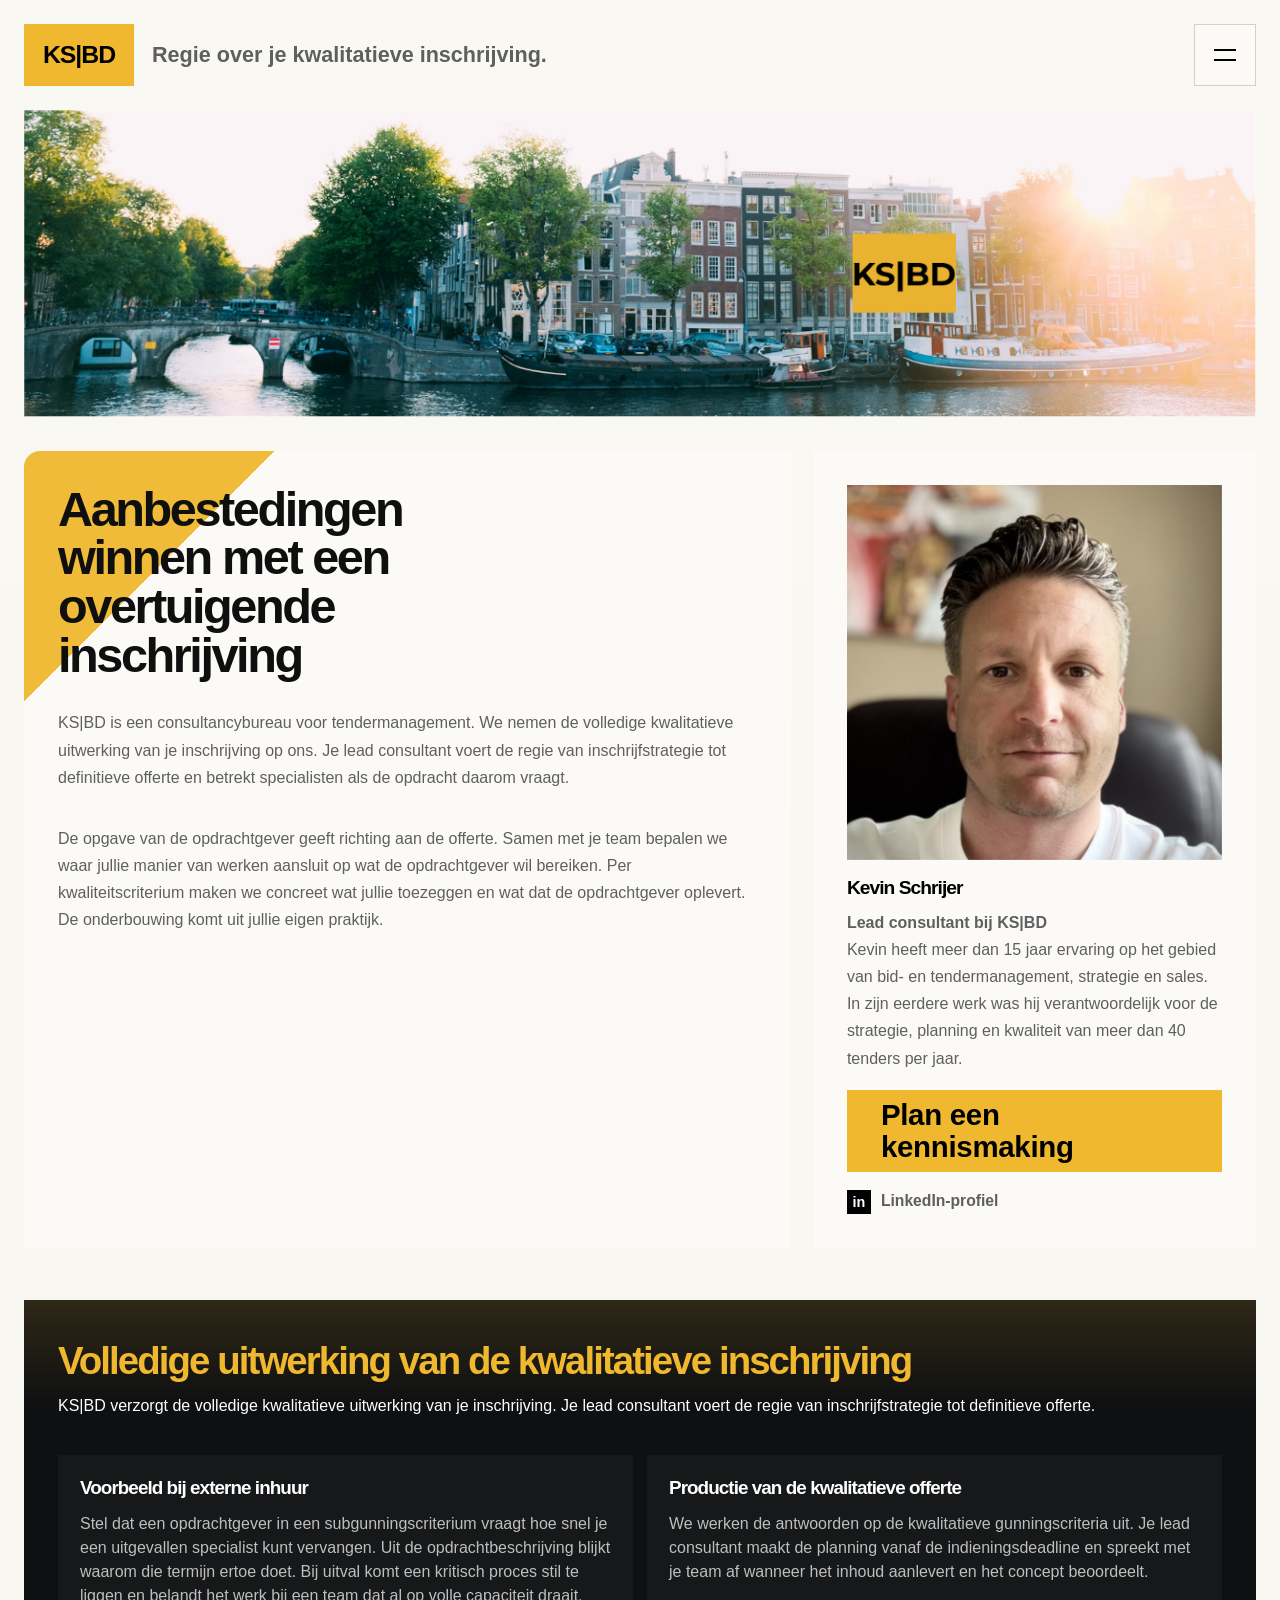
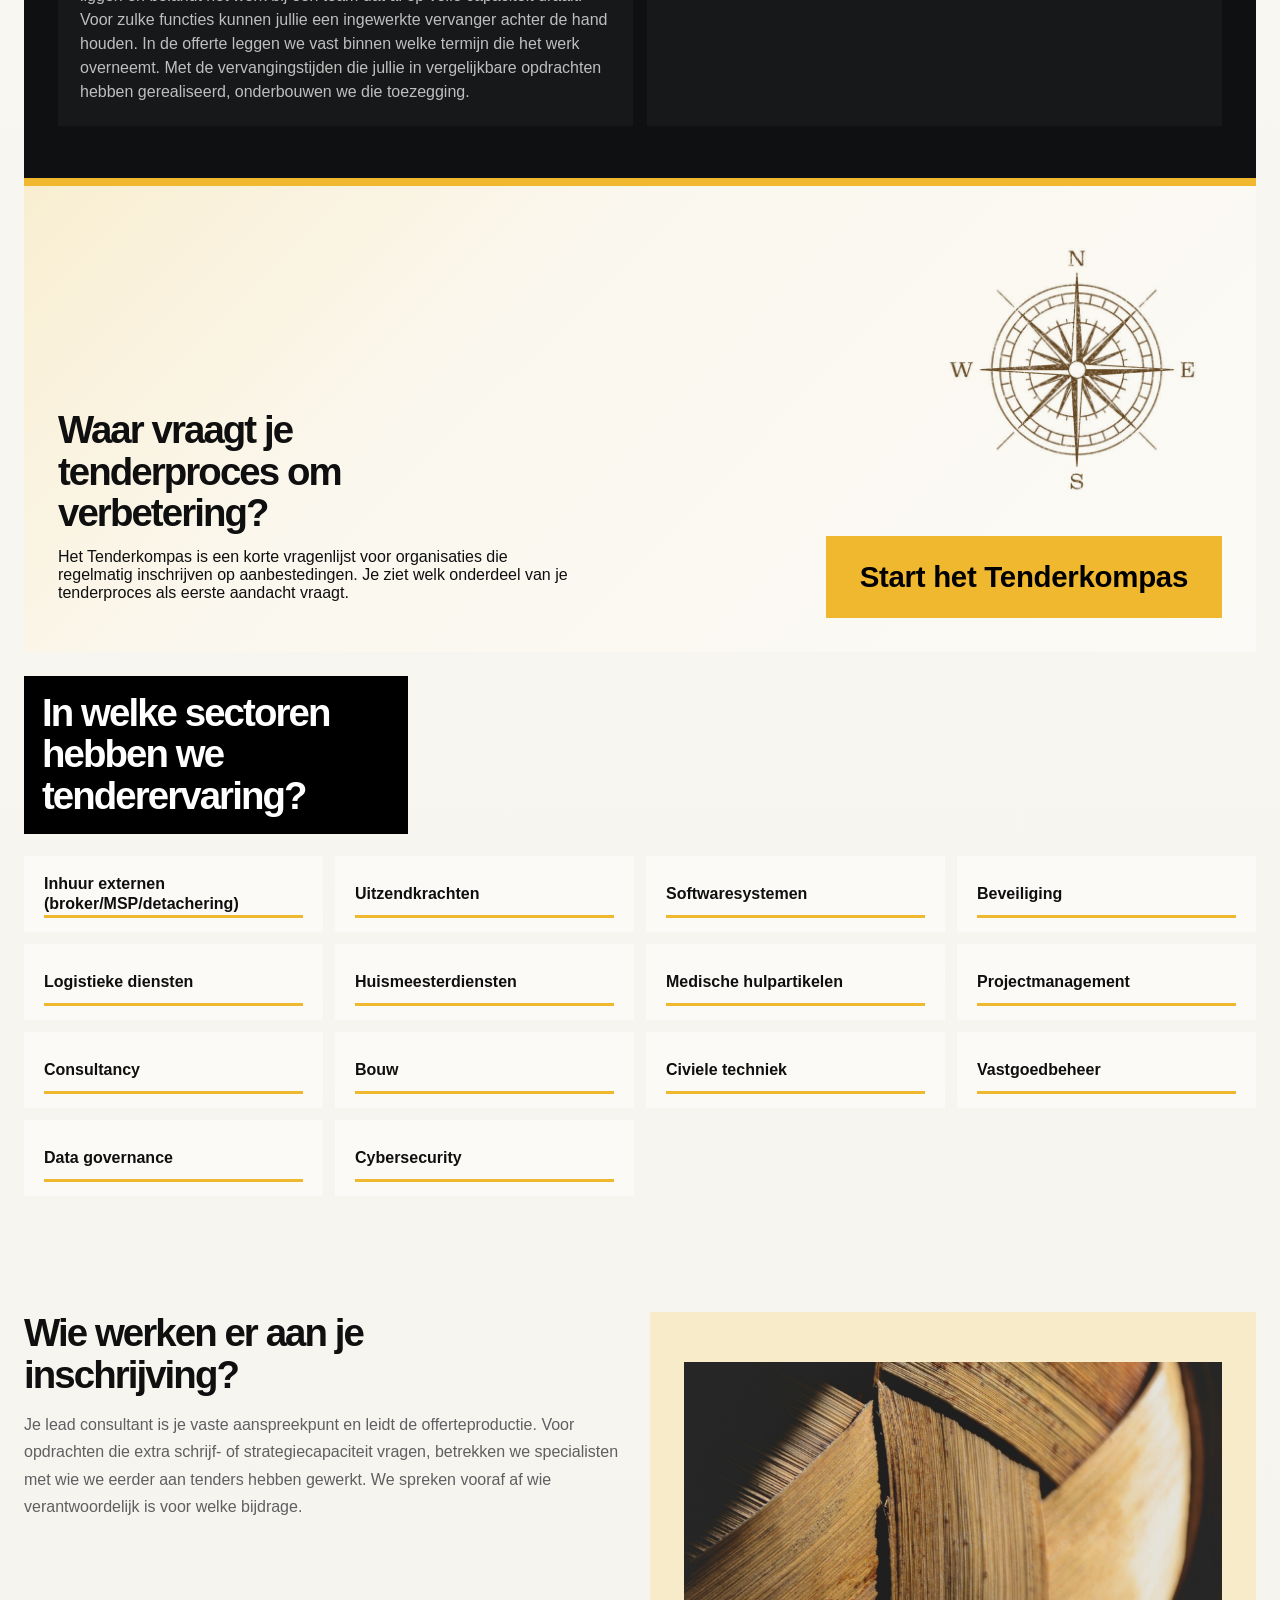
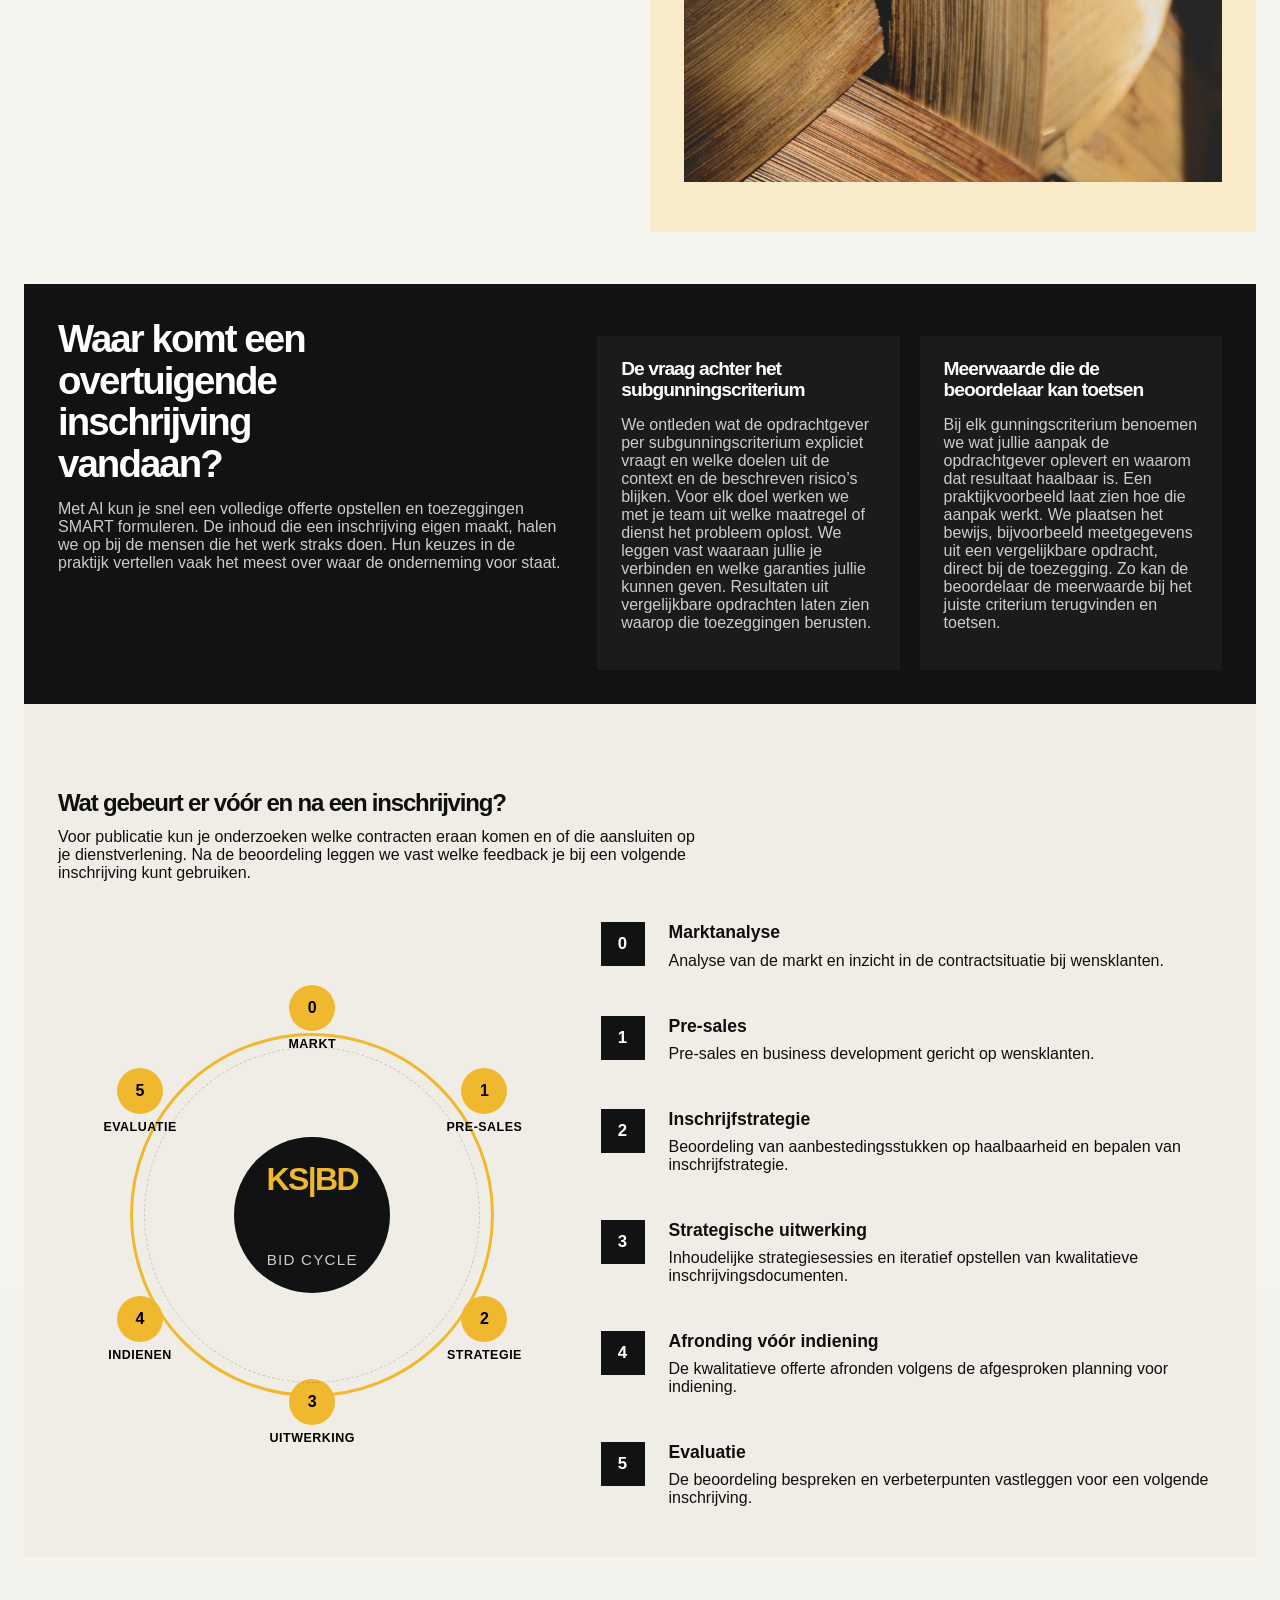
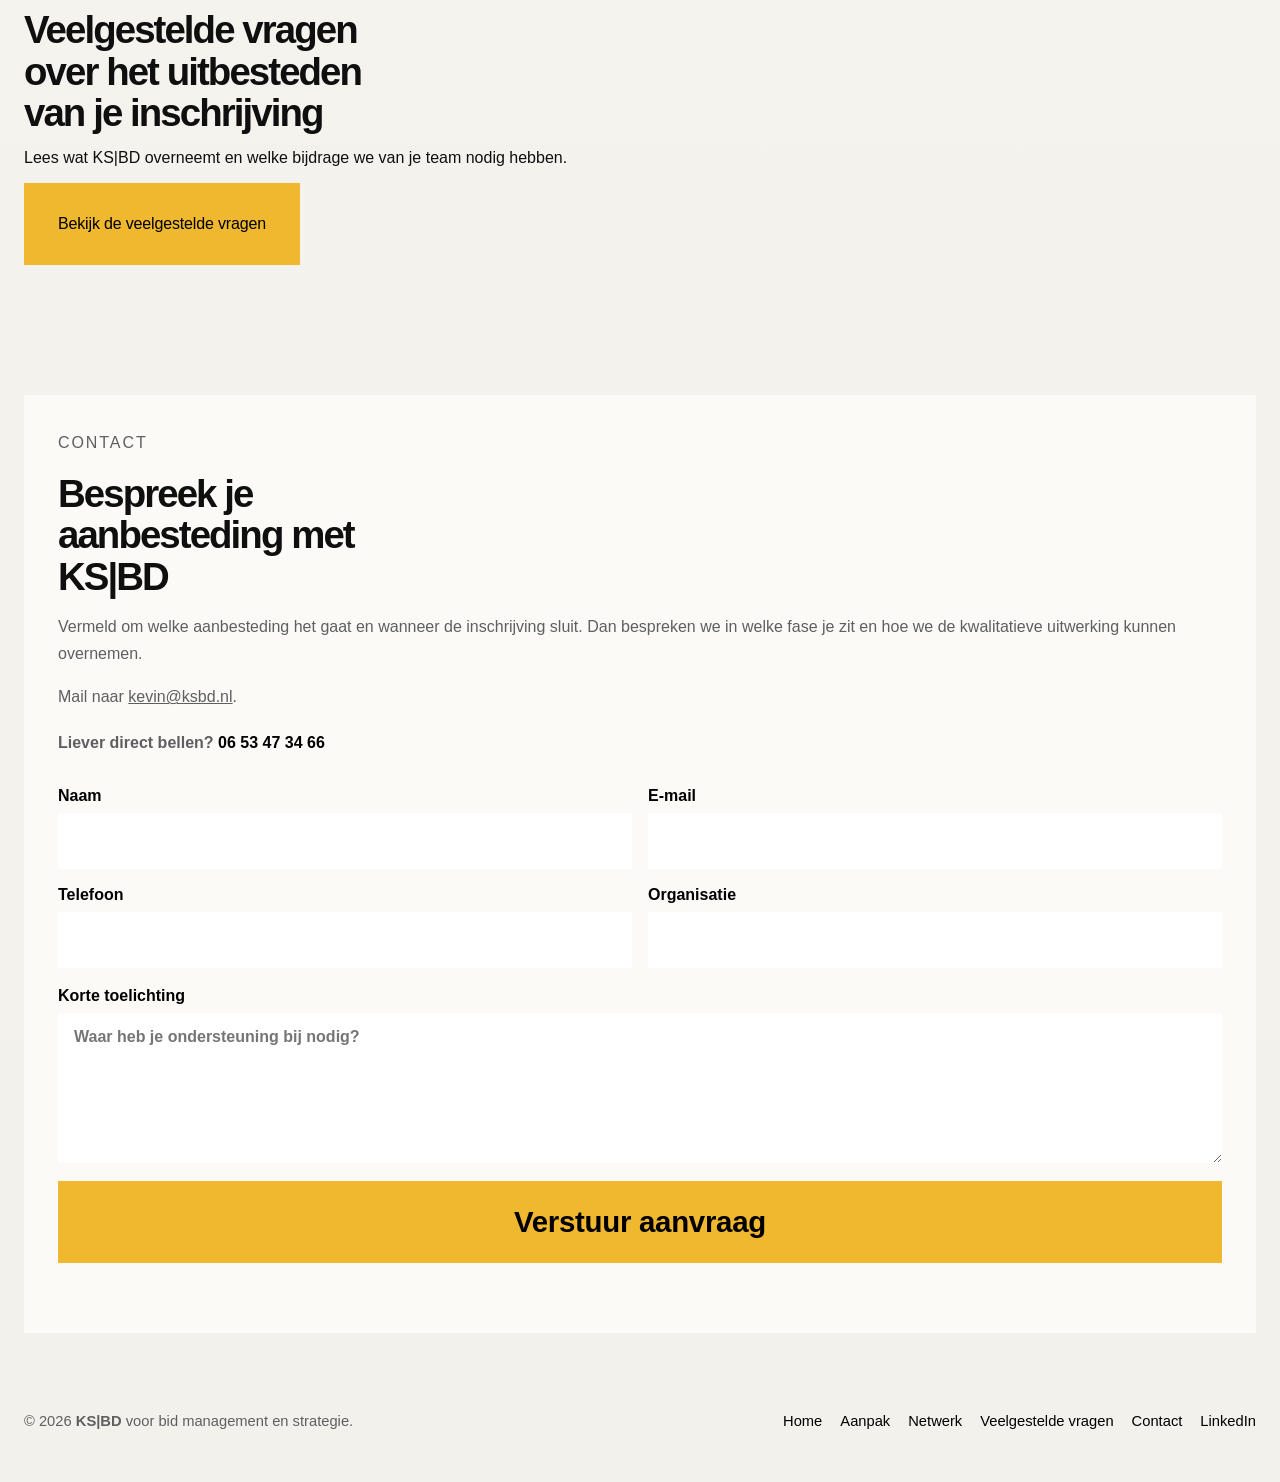
==== commit ea885023: "Presenteer KSBD als consultancy voor tendermanagement" ====
--- a/index.html
+++ b/index.html
@@ -4,11 +4,11 @@
     <meta charset="UTF-8" />
     <meta name="viewport" content="width=device-width, initial-scale=1.0" />
     <title>Kwalitatieve inschrijving uitbesteden | KS|BD</title>
-    <meta name="description" content="KS|BD neemt de volledige kwalitatieve inschrijving op aanbestedingen over. Kevin Schrijer bepaalt samen met je team de strategie en leidt de offerteproductie." />
+    <meta name="description" content="KS|BD is een consultancybureau voor tendermanagement. We verzorgen de volledige kwalitatieve inschrijving, van inschrijfstrategie tot definitieve offerte." />
     <meta name="robots" content="index, follow" />
     <link rel="canonical" href="https://ksbd.nl/" />
     <meta property="og:title" content="Kwalitatieve inschrijving uitbesteden | KS|BD" />
-    <meta property="og:description" content="KS|BD neemt de volledige kwalitatieve inschrijving op aanbestedingen over. Kevin Schrijer bepaalt samen met je team de strategie en leidt de offerteproductie." />
+    <meta property="og:description" content="KS|BD is een consultancybureau voor tendermanagement. We verzorgen de volledige kwalitatieve inschrijving, van inschrijfstrategie tot definitieve offerte." />
     <meta property="og:type" content="website" />
     <meta property="og:url" content="https://ksbd.nl/" />
     <meta property="og:site_name" content="KS|BD" />
@@ -20,7 +20,7 @@
     <meta property="og:image:alt" content="KS|BD voor de kwalitatieve uitwerking van aanbestedingen" />
     <meta name="twitter:card" content="summary_large_image" />
     <meta name="twitter:title" content="Kwalitatieve inschrijving uitbesteden | KS|BD" />
-    <meta name="twitter:description" content="KS|BD neemt de volledige kwalitatieve inschrijving op aanbestedingen over. Kevin Schrijer bepaalt samen met je team de strategie en leidt de offerteproductie." />
+    <meta name="twitter:description" content="KS|BD is een consultancybureau voor tendermanagement. We verzorgen de volledige kwalitatieve inschrijving, van inschrijfstrategie tot definitieve offerte." />
     <meta name="twitter:image" content="https://ksbd.nl/assets/social-preview.png" />
     <link rel="icon" href="assets/favicon.svg" type="image/svg+xml" />
     <link rel="stylesheet" href="styles.css" />
@@ -48,7 +48,7 @@
             "@type": "Person",
             "@id": "https://ksbd.nl/#kevin-schrijer",
             "name": "Kevin Schrijer",
-            "jobTitle": "Tendermanager en oprichter van KS|BD",
+            "jobTitle": "Lead consultant",
             "image": "https://ksbd.nl/assets/kevin-schrijer.png",
             "sameAs": "https://www.linkedin.com/in/kevinschrijer/",
             "worksFor": {
@@ -60,7 +60,7 @@
             "@id": "https://ksbd.nl/#diensten",
             "name": "Volledige uitwerking van de kwalitatieve inschrijving",
             "url": "https://ksbd.nl/#diensten",
-            "description": "Van de eerste strategiesessie tot de definitieve offerte ben ik je aanspreekpunt voor de kwalitatieve inschrijving.",
+            "description": "KS|BD verzorgt de volledige kwalitatieve uitwerking van je inschrijving. Je lead consultant voert de regie van inschrijfstrategie tot definitieve offerte.",
             "provider": {
               "@id": "https://ksbd.nl/#ksbd"
             },
@@ -108,12 +108,12 @@
         <div class="hero-copy reveal">
           <h1>Aanbestedingen winnen met een overtuigende inschrijving</h1>
           <p class="lead">
-            Schakel KS|BD in voor de volledige kwalitatieve uitwerking van je inschrijving.
-            Als tendermanager leidt Kevin Schrijer het traject van de eerste strategiesessie tot de definitieve offerte.
+            KS|BD is een consultancybureau voor tendermanagement. We nemen de volledige kwalitatieve uitwerking van je inschrijving op ons.
+            Je lead consultant voert de regie van inschrijfstrategie tot definitieve offerte en betrekt specialisten als de opdracht daarom vraagt.
           </p>
           <p class="lead">
-            De opgave van de opdrachtgever geeft richting aan de offerte. Samen met je team bepaalt Kevin waar jullie manier van werken aansluit op wat de opdrachtgever wil bereiken.
-            Per kwaliteitscriterium maakt hij concreet wat jullie toezeggen en wat dat de opdrachtgever oplevert.
+            De opgave van de opdrachtgever geeft richting aan de offerte. Samen met je team bepalen we waar jullie manier van werken aansluit op wat de opdrachtgever wil bereiken.
+            Per kwaliteitscriterium maken we concreet wat jullie toezeggen en wat dat de opdrachtgever oplevert.
             De onderbouwing komt uit jullie eigen praktijk.
           </p>
         </div>
@@ -124,8 +124,9 @@
             <div class="contact-profile-copy">
               <h2 id="kevin-schrijer">Kevin Schrijer</h2>
               <p>
-                Ik heb meer dan 15 jaar ervaring op het gebied van bid- en tendermanagement, strategie en sales.
-                In mijn eerdere werk was ik verantwoordelijk voor de strategie, planning en kwaliteit van meer dan 40 tenders per jaar.
+                <strong>Lead consultant bij KS|BD</strong><br />
+                Kevin heeft meer dan 15 jaar ervaring op het gebied van bid- en tendermanagement, strategie en sales.
+                In zijn eerdere werk was hij verantwoordelijk voor de strategie, planning en kwaliteit van meer dan 40 tenders per jaar.
               </p>
             </div>
             <div class="contact-actions contact-actions-mobile">
@@ -144,7 +145,7 @@
       <section id="diensten" class="section services-band reveal" aria-labelledby="diensten-kop">
         <div class="services-band-header">
           <h2 id="diensten-kop">Volledige uitwerking van de kwalitatieve inschrijving</h2>
-          <p>Van de eerste strategiesessie tot de definitieve offerte ben ik je aanspreekpunt voor de kwalitatieve inschrijving.</p>
+          <p>KS|BD verzorgt de volledige kwalitatieve uitwerking van je inschrijving. Je lead consultant voert de regie van inschrijfstrategie tot definitieve offerte.</p>
         </div>
         <div class="services-band-grid">
           <article class="hero-service-card">
@@ -157,7 +158,7 @@
           </article>
           <article class="hero-service-card">
             <h3>Productie van de kwalitatieve offerte</h3>
-            <p>Ik leid de uitwerking van de antwoorden op de kwalitatieve gunningscriteria. Ik werk terug vanaf de indieningsdeadline en spreek af wanneer je team de inhoud aanlevert en het concept beoordeelt.</p>
+            <p>We werken de antwoorden op de kwalitatieve gunningscriteria uit. Je lead consultant maakt de planning vanaf de indieningsdeadline en spreekt met je team af wanneer het inhoud aanlevert en het concept beoordeelt.</p>
           </article>
         </div>
       </section>
@@ -176,7 +177,7 @@
 
       <section class="section sector-section reveal" aria-label="Sectoren">
         <div class="sector-header">
-          <h2>Met welke aanbestedingen heb ik ervaring?</h2>
+          <h2>In welke sectoren hebben we tenderervaring?</h2>
         </div>
         <details class="sector-disclosure" open>
           <summary class="sector-summary">Bekijk sectoren</summary>
@@ -202,10 +203,11 @@
       <section id="netwerk" class="section reveal">
         <div class="network-layout">
           <div class="section-heading">
-            <h2>Wanneer schakel ik specialisten in?</h2>
+            <h2>Wie werken er aan je inschrijving?</h2>
             <p class="section-copy">
-              Voor extra schrijf- of strategiecapaciteit werk ik met specialisten die ik ken uit eerdere tendertrajecten.
-              We spreken vooraf af wie welke bijdrage levert. Ik blijf je aanspreekpunt voor de opdracht.
+              Je lead consultant is je vaste aanspreekpunt en leidt de offerteproductie.
+              Voor opdrachten die extra schrijf- of strategiecapaciteit vragen, betrekken we specialisten met wie we eerder aan tenders hebben gewerkt.
+              We spreken vooraf af wie verantwoordelijk is voor welke bijdrage.
             </p>
           </div>
 
@@ -221,21 +223,21 @@
             <h2>Waar komt een overtuigende inschrijving vandaan?</h2>
             <p>
               Met AI kun je snel een volledige offerte opstellen en toezeggingen SMART formuleren.
-              De inhoud die een inschrijving eigen maakt, haal ik op bij de mensen die het werk straks doen.
+              De inhoud die een inschrijving eigen maakt, halen we op bij de mensen die het werk straks doen.
               Hun keuzes in de praktijk vertellen vaak het meest over waar de onderneming voor staat.
             </p>
           </div>
           <div class="approach-copy">
             <article class="approach-card">
               <h3>De vraag achter het subgunningscriterium</h3>
-              <p>Ik ontleed wat de opdrachtgever per subgunningscriterium expliciet vraagt en welke doelen uit de context en de beschreven risico’s blijken.
-                Voor elk doel werk ik met je team uit welke maatregel of dienst het probleem oplost. We leggen vast waaraan jullie je verbinden
+              <p>We ontleden wat de opdrachtgever per subgunningscriterium expliciet vraagt en welke doelen uit de context en de beschreven risico’s blijken.
+                Voor elk doel werken we met je team uit welke maatregel of dienst het probleem oplost. We leggen vast waaraan jullie je verbinden
                 en welke garanties jullie kunnen geven. Resultaten uit vergelijkbare opdrachten laten zien waarop die toezeggingen berusten.</p>
             </article>
             <article class="approach-card">
               <h3>Meerwaarde die de beoordelaar kan toetsen</h3>
-              <p>Bij elk gunningscriterium benoem ik wat jullie aanpak de opdrachtgever oplevert en waarom dat resultaat haalbaar is.
-                Een praktijkvoorbeeld laat zien hoe die aanpak werkt. Ik plaats het bewijs, bijvoorbeeld meetgegevens uit een vergelijkbare opdracht,
+              <p>Bij elk gunningscriterium benoemen we wat jullie aanpak de opdrachtgever oplevert en waarom dat resultaat haalbaar is.
+                Een praktijkvoorbeeld laat zien hoe die aanpak werkt. We plaatsen het bewijs, bijvoorbeeld meetgegevens uit een vergelijkbare opdracht,
                 direct bij de toezegging. Zo kan de beoordelaar de meerwaarde bij het juiste criterium terugvinden en toetsen.</p>
             </article>
           </div>
@@ -315,7 +317,7 @@
       <section class="section reveal" aria-labelledby="faq-kop">
         <div class="section-heading">
           <h2 id="faq-kop">Veelgestelde vragen over het uitbesteden van je inschrijving</h2>
-          <p>Lees wat ik overneem en welke bijdrage ik van je team nodig heb.</p>
+          <p>Lees wat KS|BD overneemt en welke bijdrage we van je team nodig hebben.</p>
           <a class="button" href="/veelgestelde-vragen.html">Bekijk de veelgestelde vragen</a>
         </div>
       </section>
@@ -324,13 +326,13 @@
         <div class="contact-card">
           <div class="contact-copy">
             <p class="eyebrow">Contact</p>
-            <h2>Bespreek je aanbesteding met Kevin Schrijer</h2>
+            <h2>Bespreek je aanbesteding met KS|BD</h2>
             <p>Vermeld om welke aanbesteding het gaat en wanneer de inschrijving sluit.
-              Dan bespreken we in welke fase je zit en hoe ik de kwalitatieve uitwerking kan overnemen.</p>
+              Dan bespreken we in welke fase je zit en hoe we de kwalitatieve uitwerking kunnen overnemen.</p>
             <p>Mail naar <a class="contact-email" href="mailto:kevin@ksbd.nl">kevin@ksbd.nl</a>.</p>
             <p class="contact-direct-line">
               Liever direct bellen?
-              <a href="tel:+31653473466" aria-label="Bel Kevin Schrijer op 06 53 47 34 66">06 53 47 34 66</a>
+              <a href="tel:+31653473466" aria-label="Bel KS|BD op 06 53 47 34 66">06 53 47 34 66</a>
             </p>
 
             <form
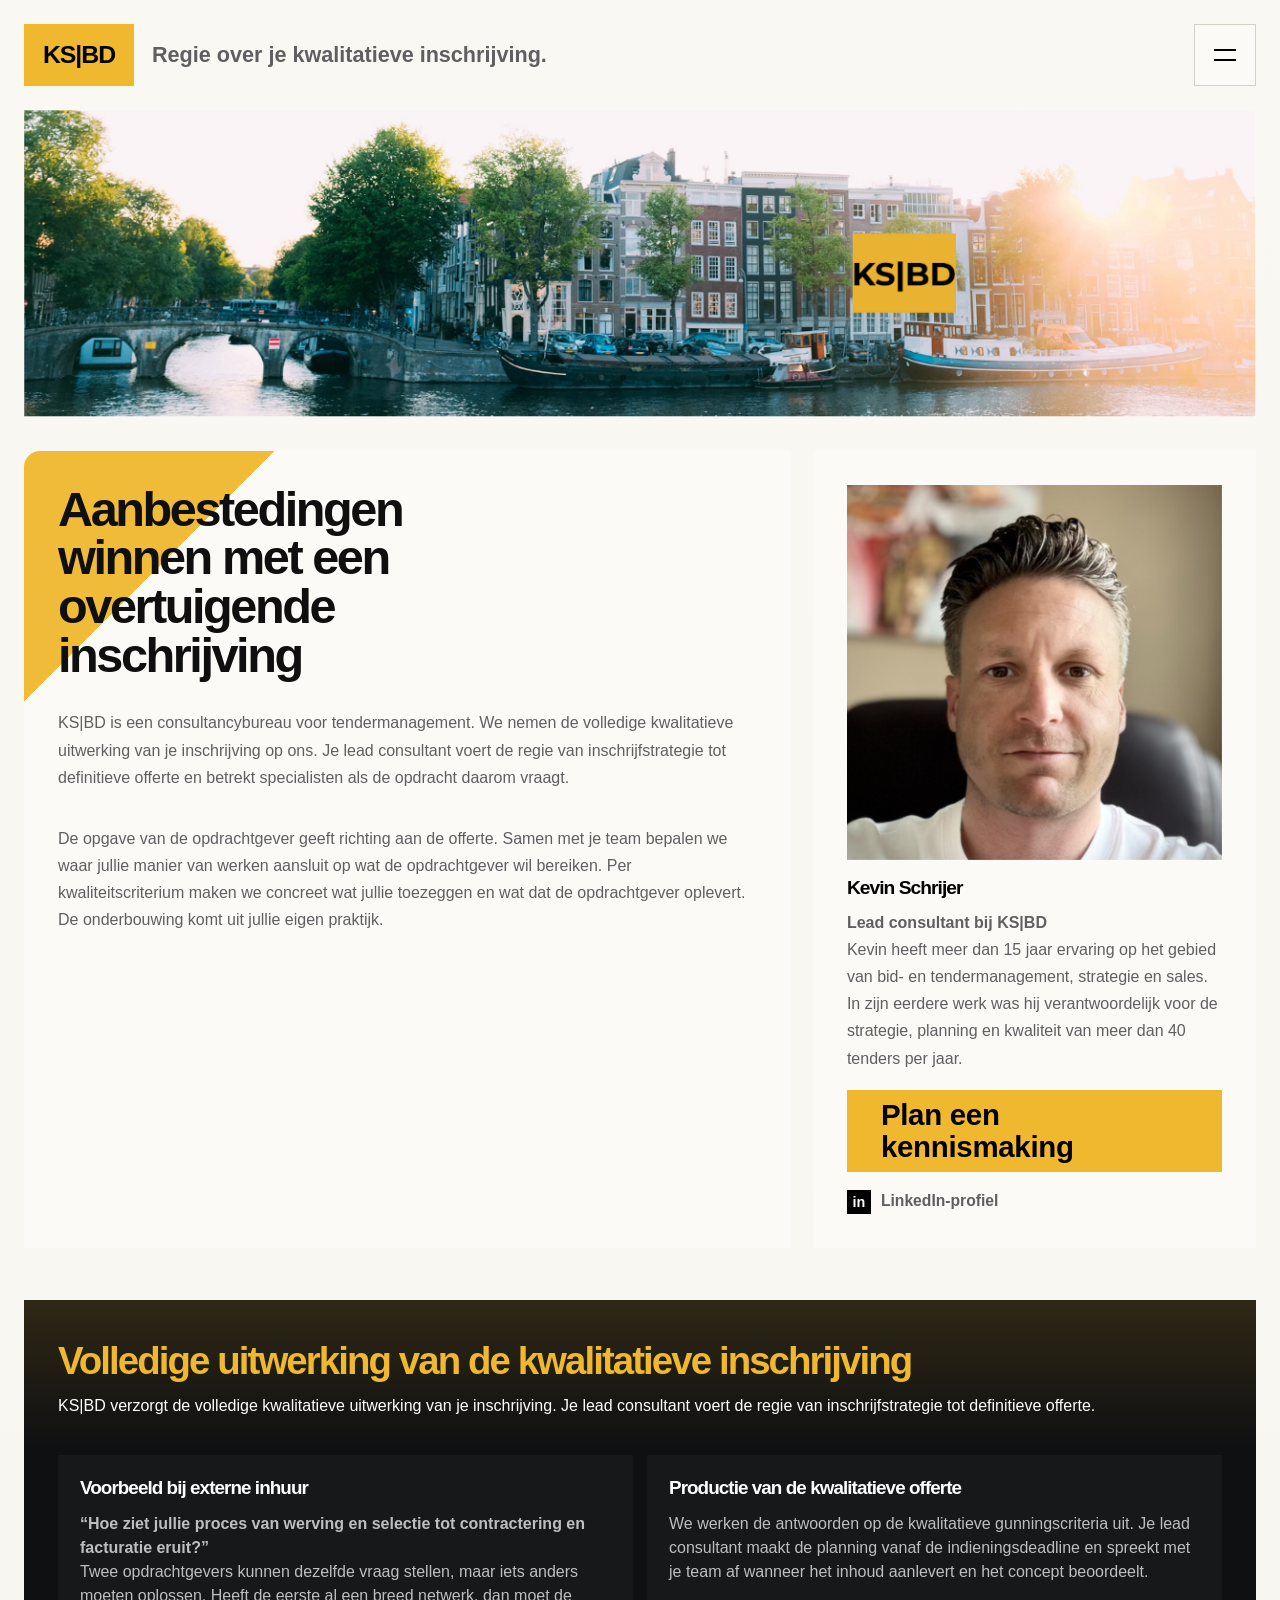
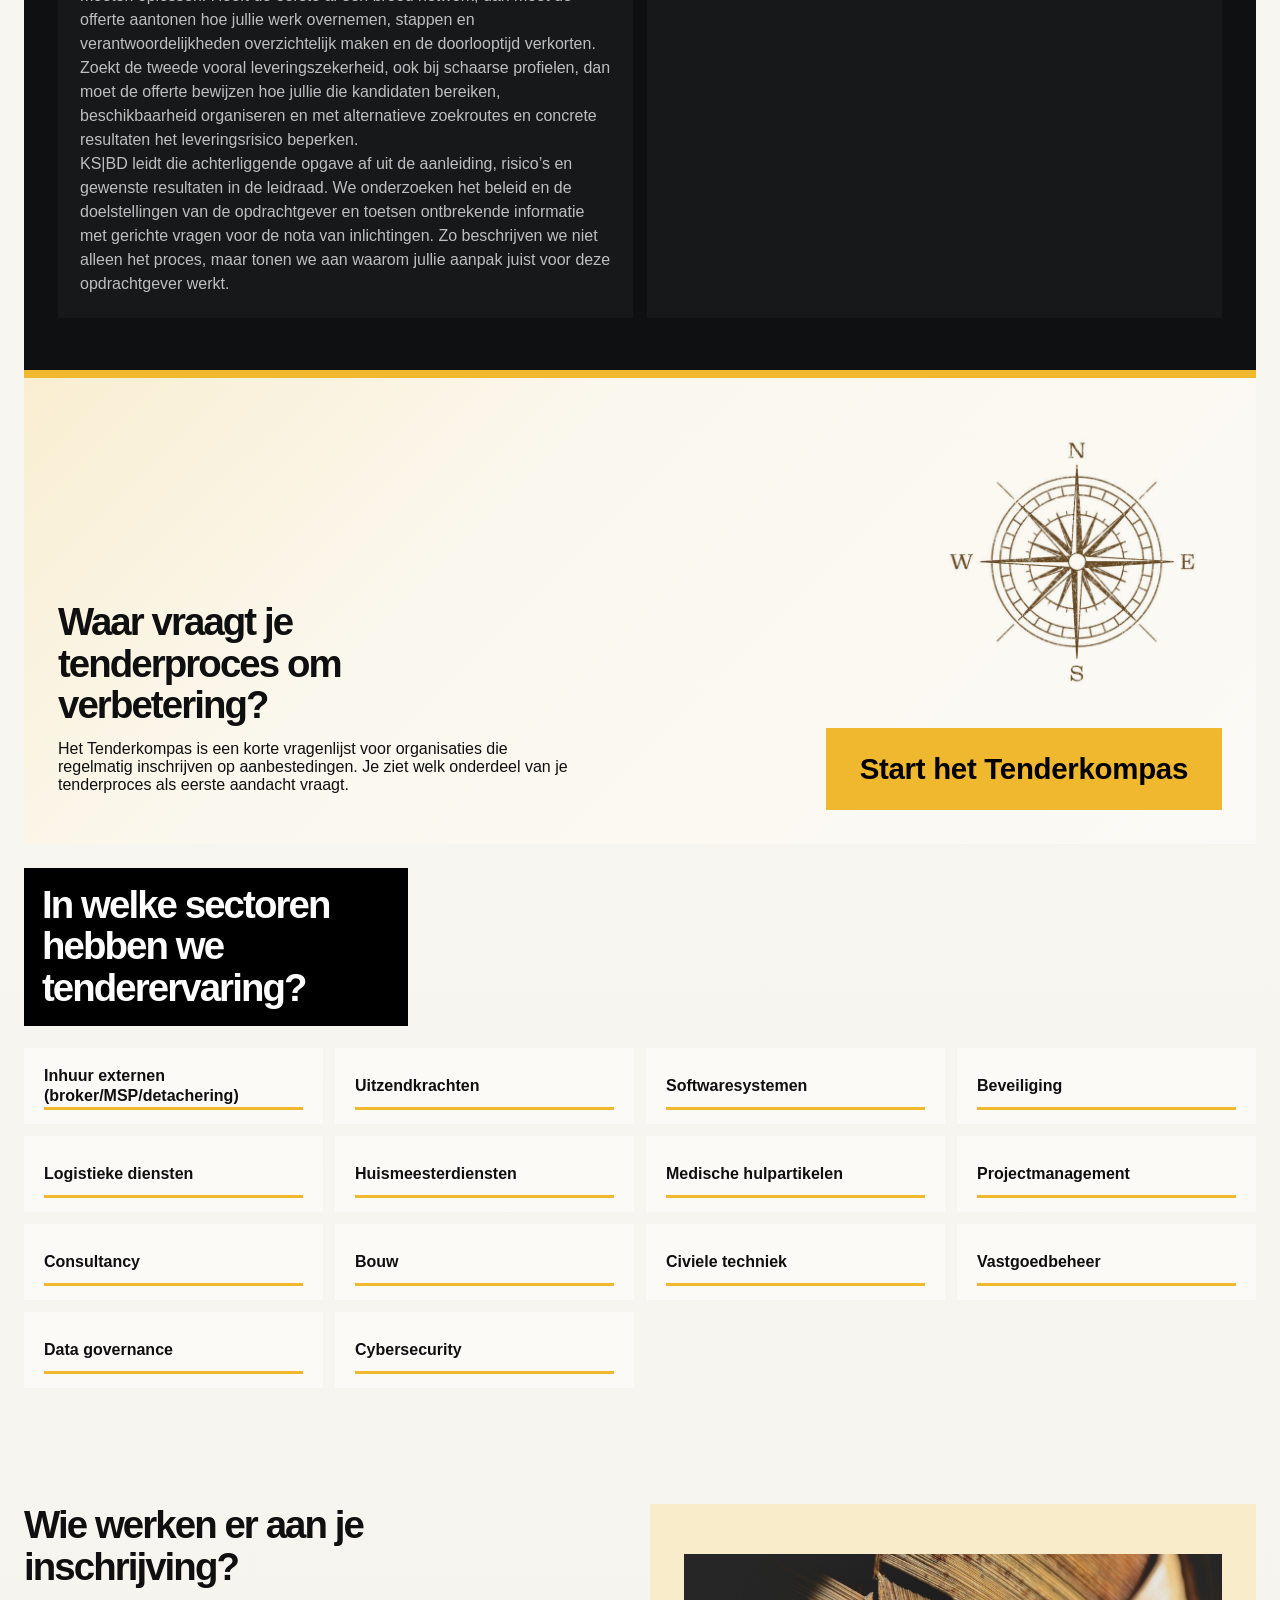
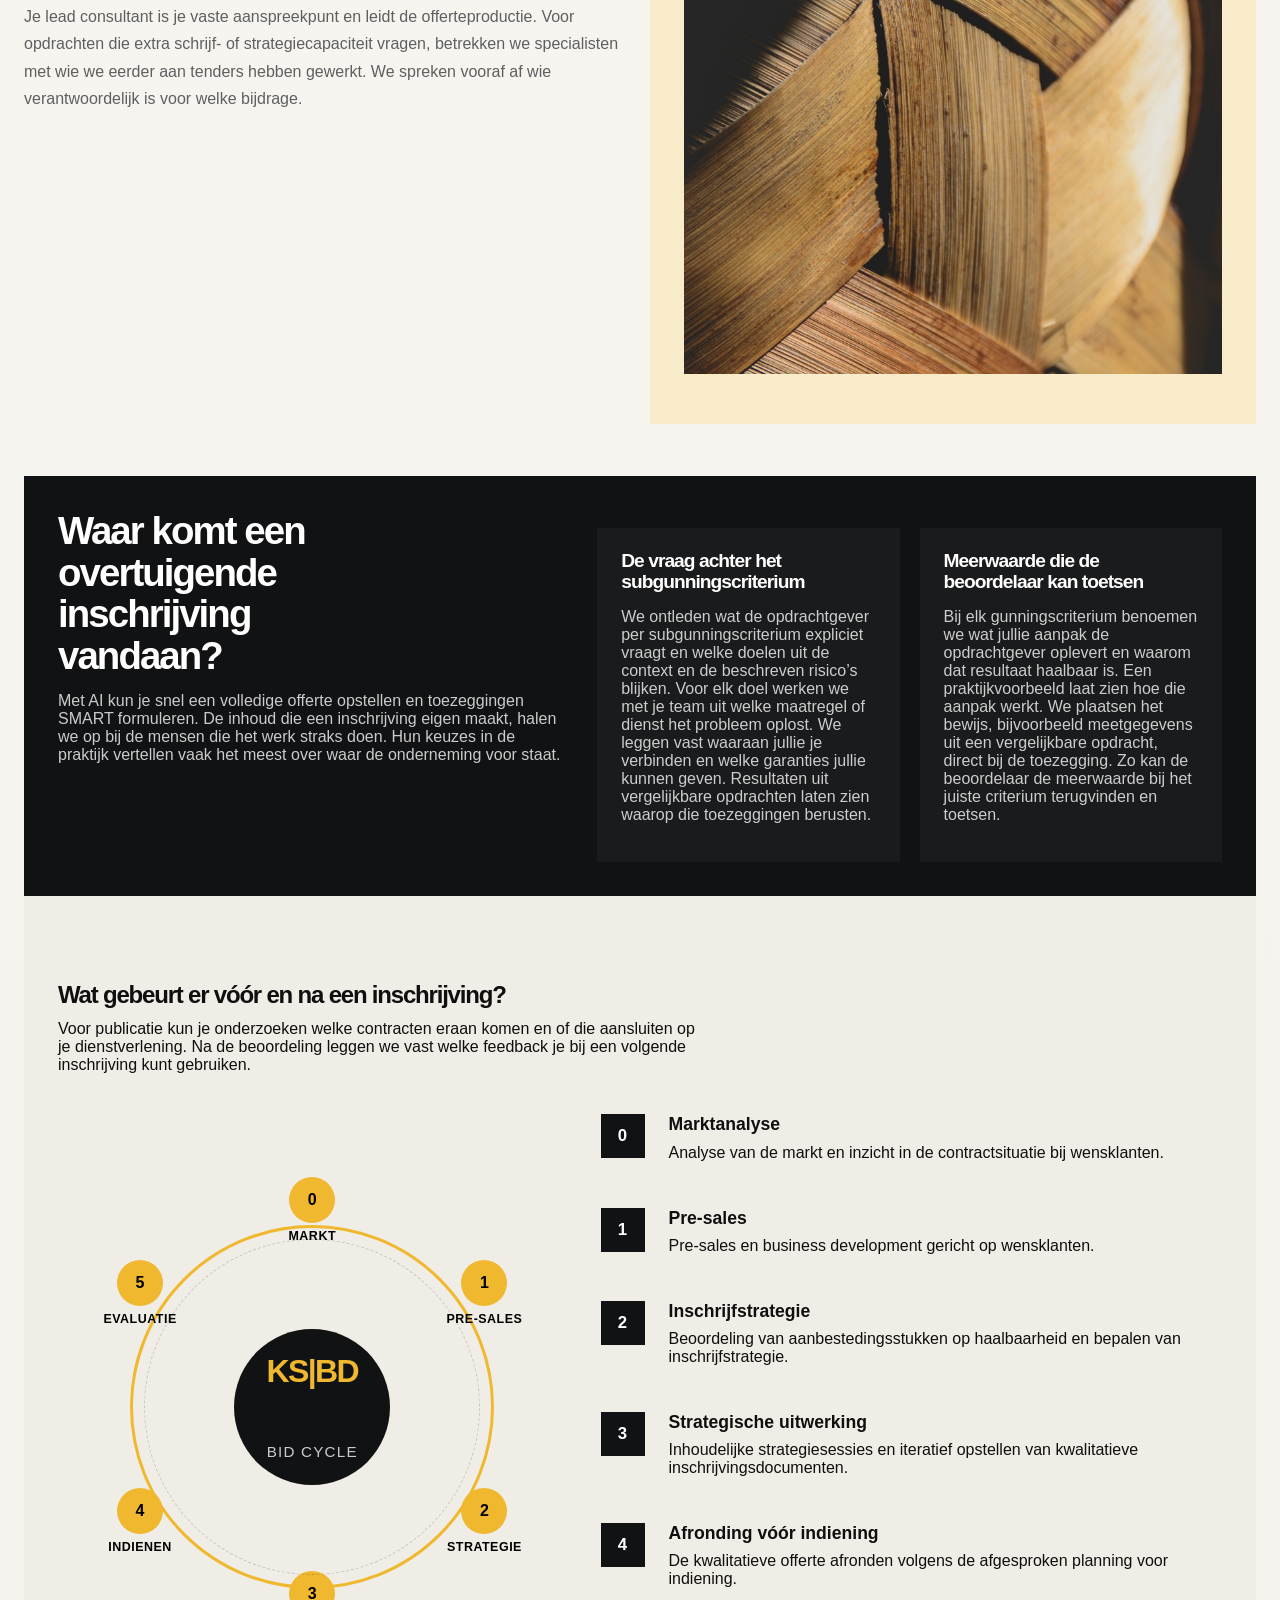
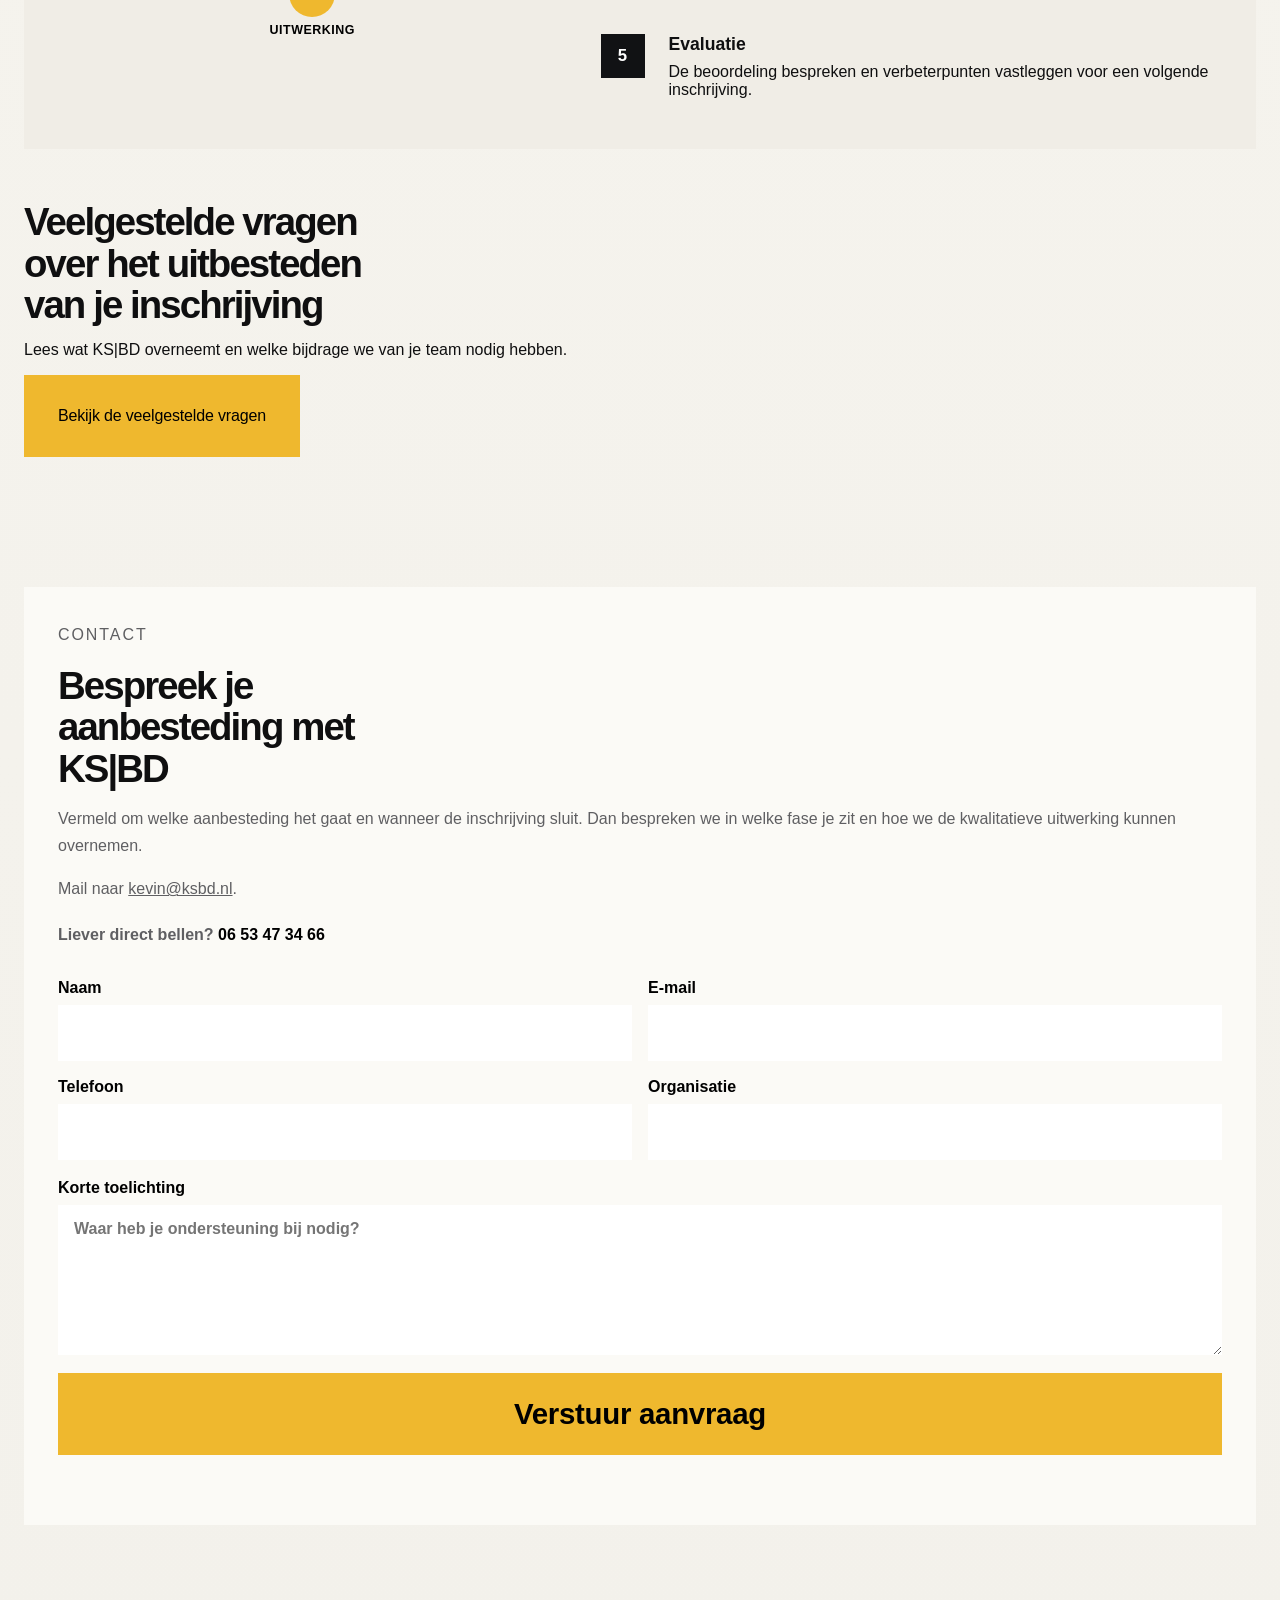
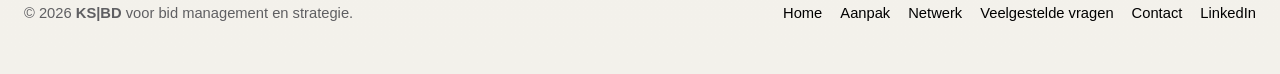
==== commit dae84e59: "Aanpassingen Via Chatgpt desktop" ====
--- a/index.html
+++ b/index.html
@@ -150,11 +150,14 @@
         <div class="services-band-grid">
           <article class="hero-service-card">
             <h3>Voorbeeld bij externe inhuur</h3>
-            <p>Stel dat een opdrachtgever in een subgunningscriterium vraagt hoe snel je een uitgevallen specialist kunt vervangen.
-              Uit de opdrachtbeschrijving blijkt waarom die termijn ertoe doet. Bij uitval komt een kritisch proces stil te liggen
-              en belandt het werk bij een team dat al op volle capaciteit draait. Voor zulke functies kunnen jullie een ingewerkte
-              vervanger achter de hand houden. In de offerte leggen we vast binnen welke termijn die het werk overneemt.
-              Met de vervangingstijden die jullie in vergelijkbare opdrachten hebben gerealiseerd, onderbouwen we die toezegging.</p>
+            <p><strong>“Hoe ziet jullie proces van werving en selectie tot contractering en facturatie eruit?”</strong><br />
+              Twee opdrachtgevers kunnen dezelfde vraag stellen, maar iets anders moeten oplossen. Heeft de eerste al een breed netwerk,
+              dan moet de offerte aantonen hoe jullie werk overnemen, stappen en verantwoordelijkheden overzichtelijk maken en de doorlooptijd
+              verkorten. Zoekt de tweede vooral leveringszekerheid, ook bij schaarse profielen, dan moet de offerte bewijzen hoe jullie die
+              kandidaten bereiken, beschikbaarheid organiseren en met alternatieve zoekroutes en concrete resultaten het leveringsrisico beperken.<br />
+              KS|BD leidt die achterliggende opgave af uit de aanleiding, risico’s en gewenste resultaten in de leidraad. We onderzoeken het
+              beleid en de doelstellingen van de opdrachtgever en toetsen ontbrekende informatie met gerichte vragen voor de nota van inlichtingen.
+              Zo beschrijven we niet alleen het proces, maar tonen we aan waarom jullie aanpak juist voor deze opdrachtgever werkt.</p>
           </article>
           <article class="hero-service-card">
             <h3>Productie van de kwalitatieve offerte</h3>
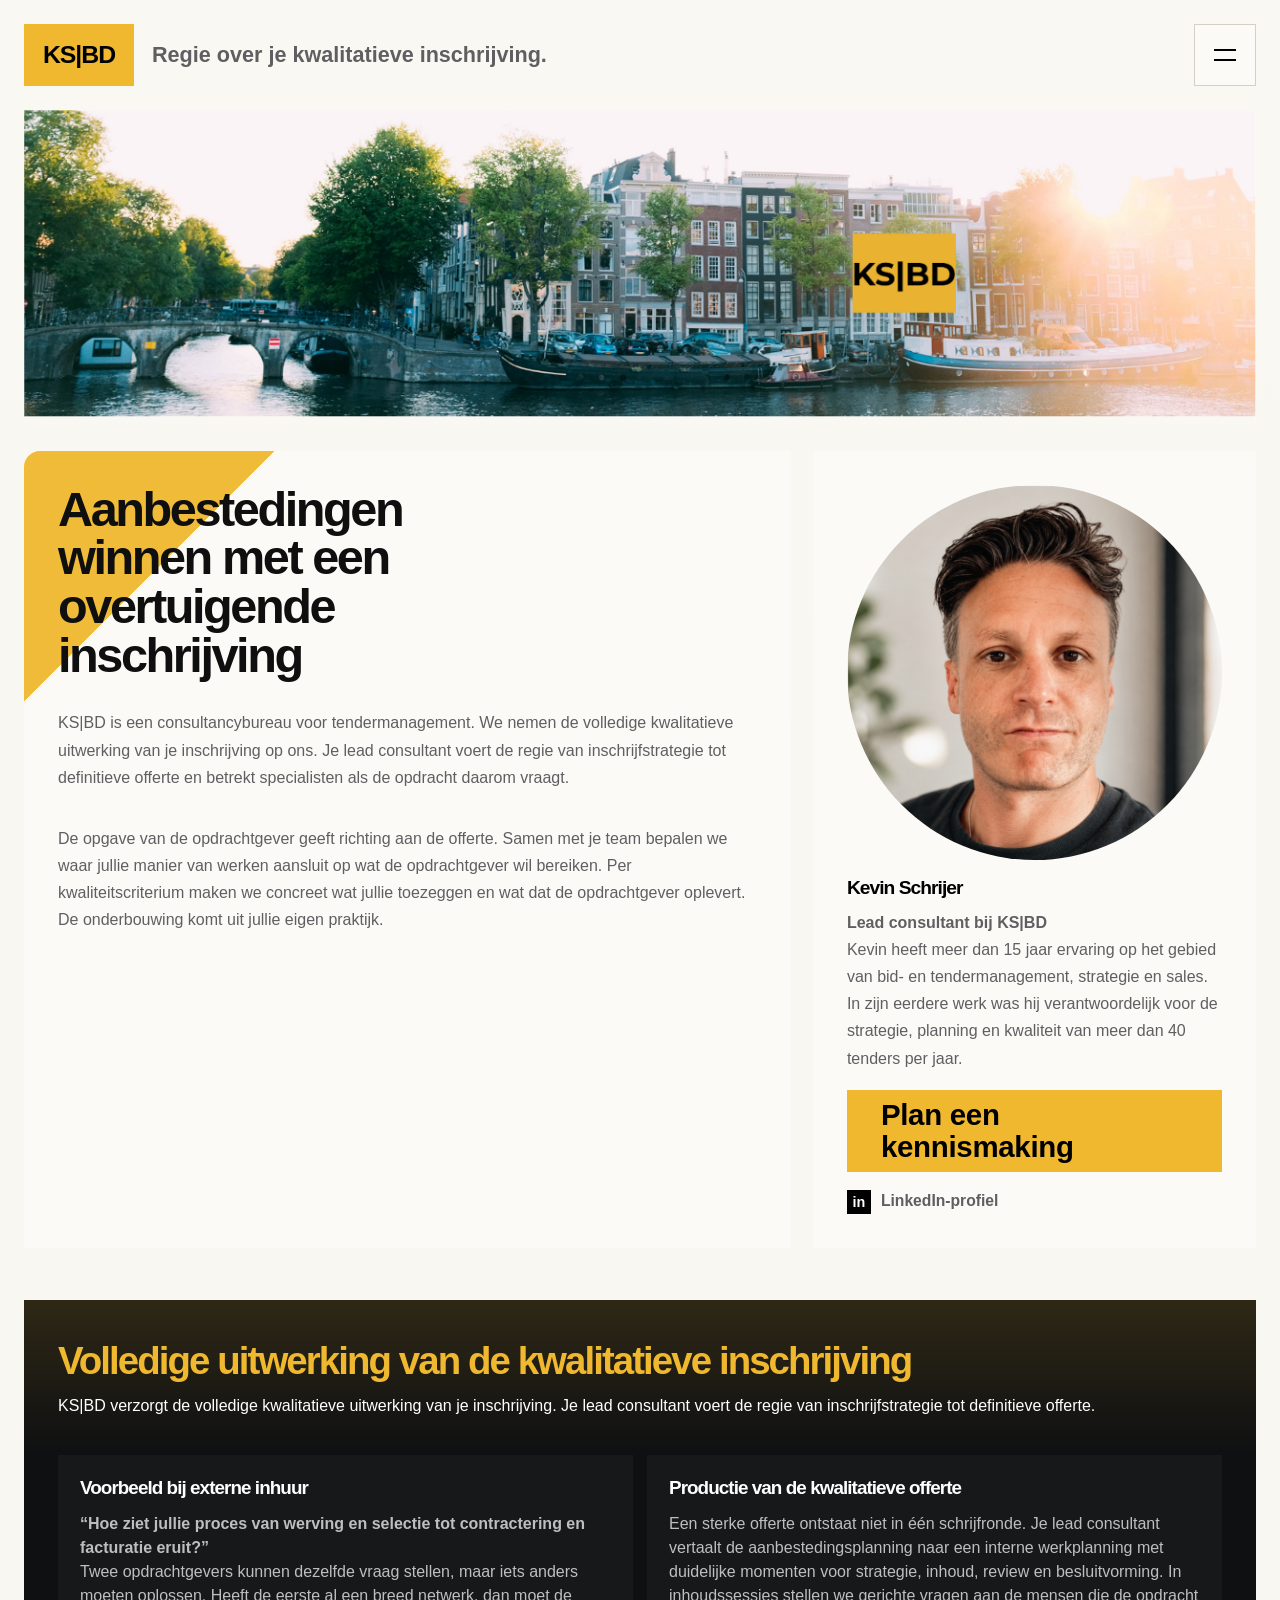
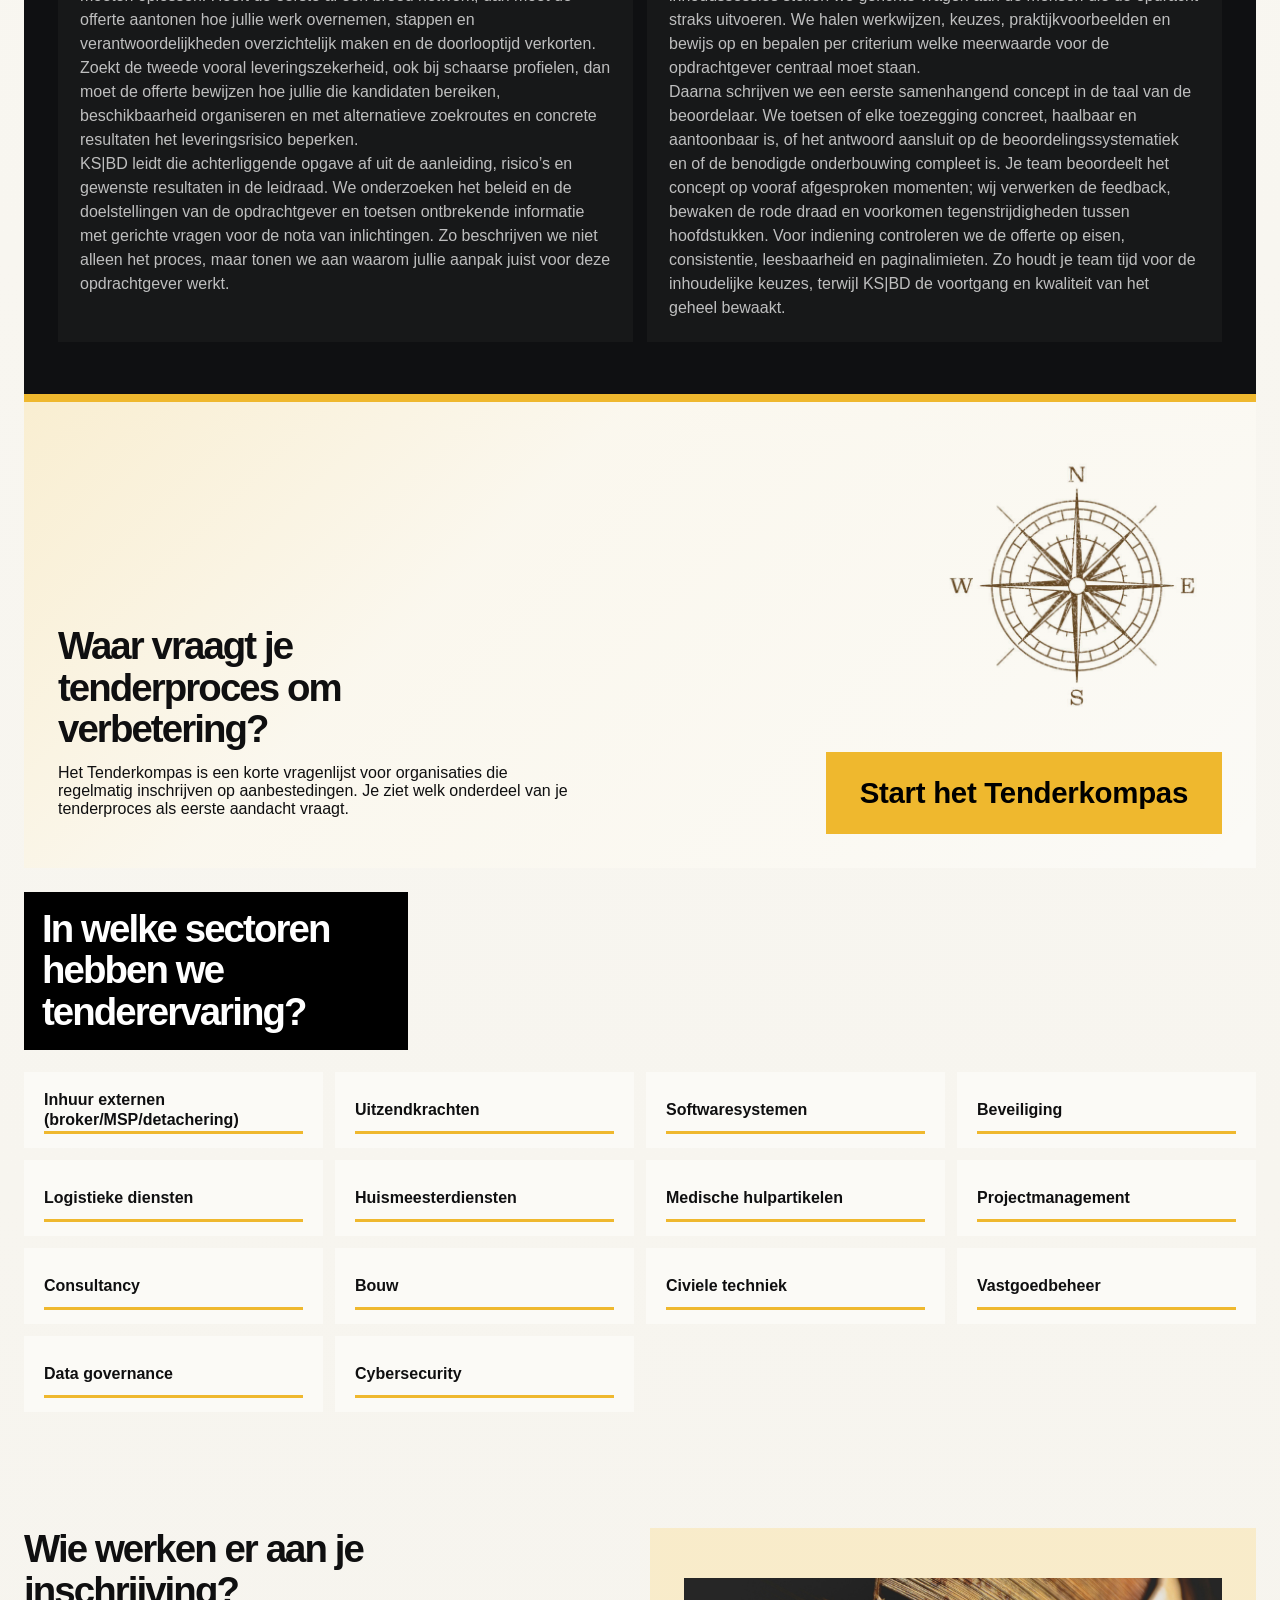
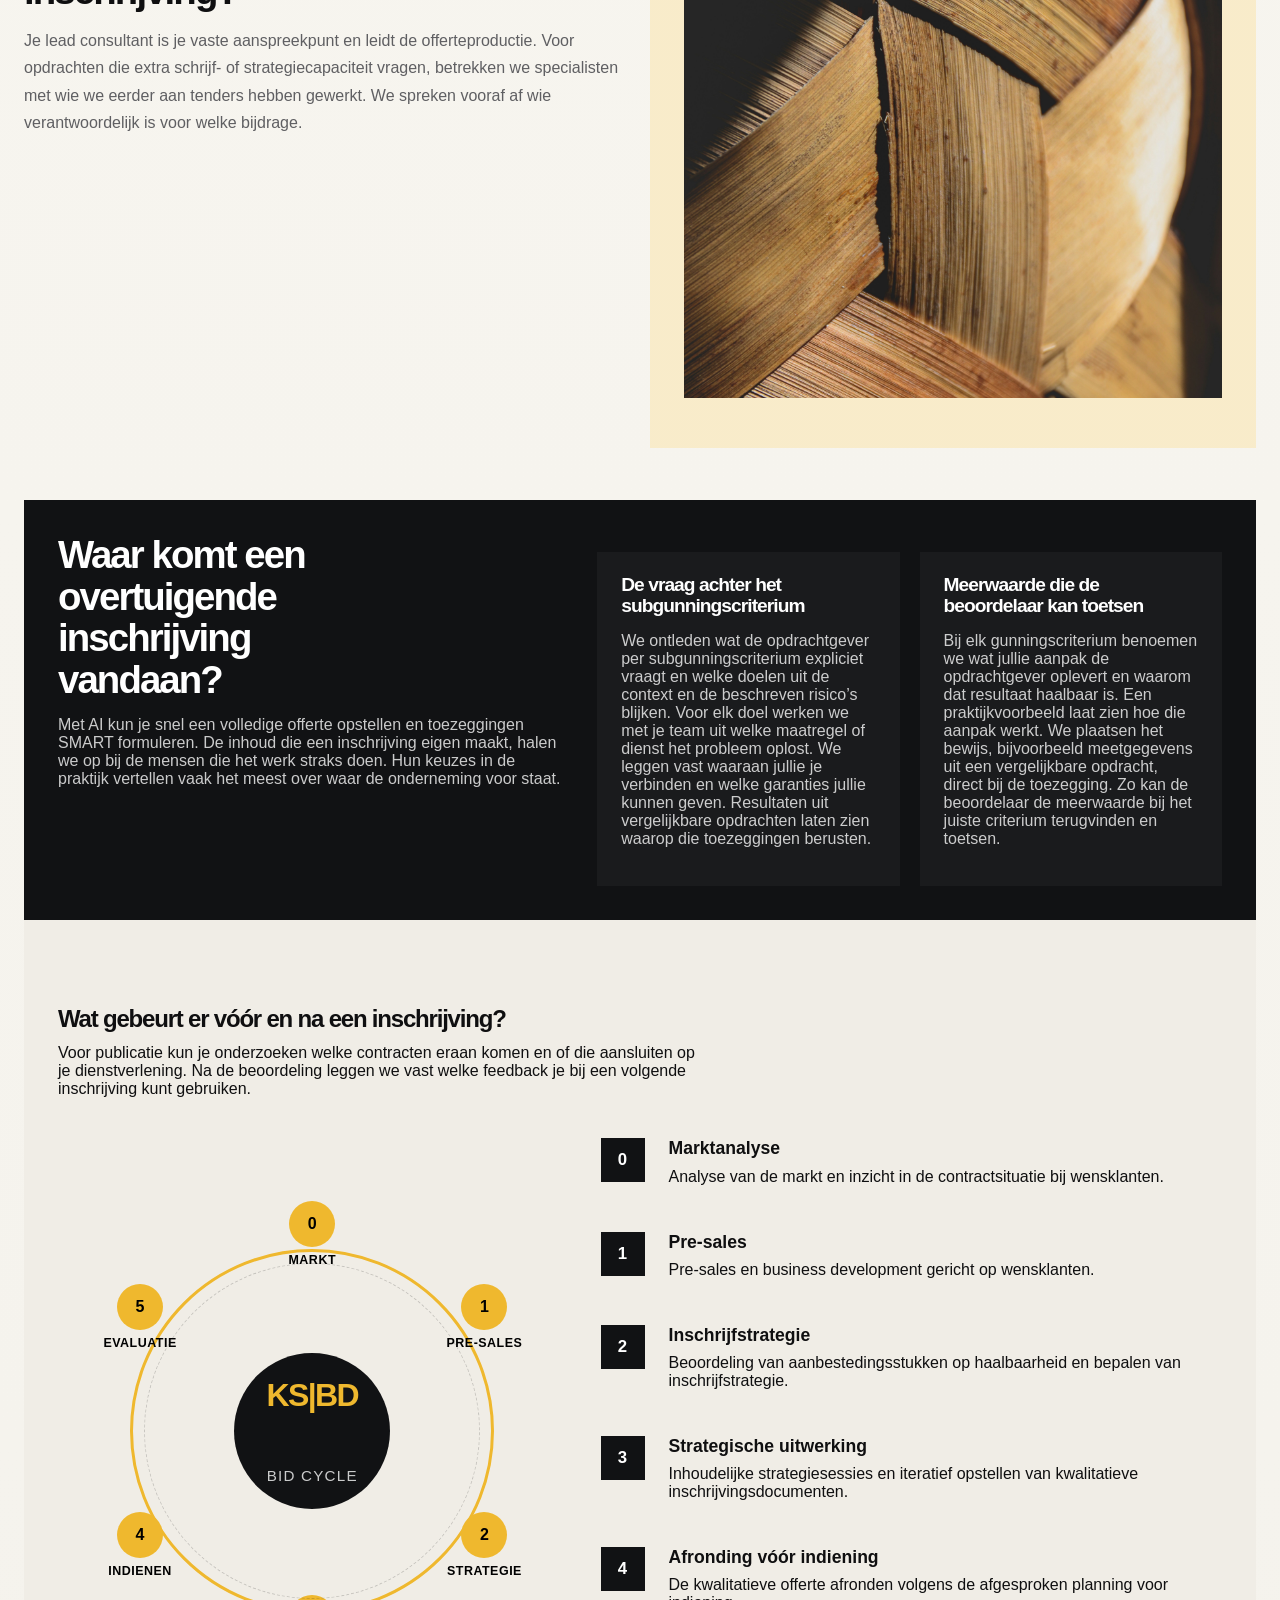
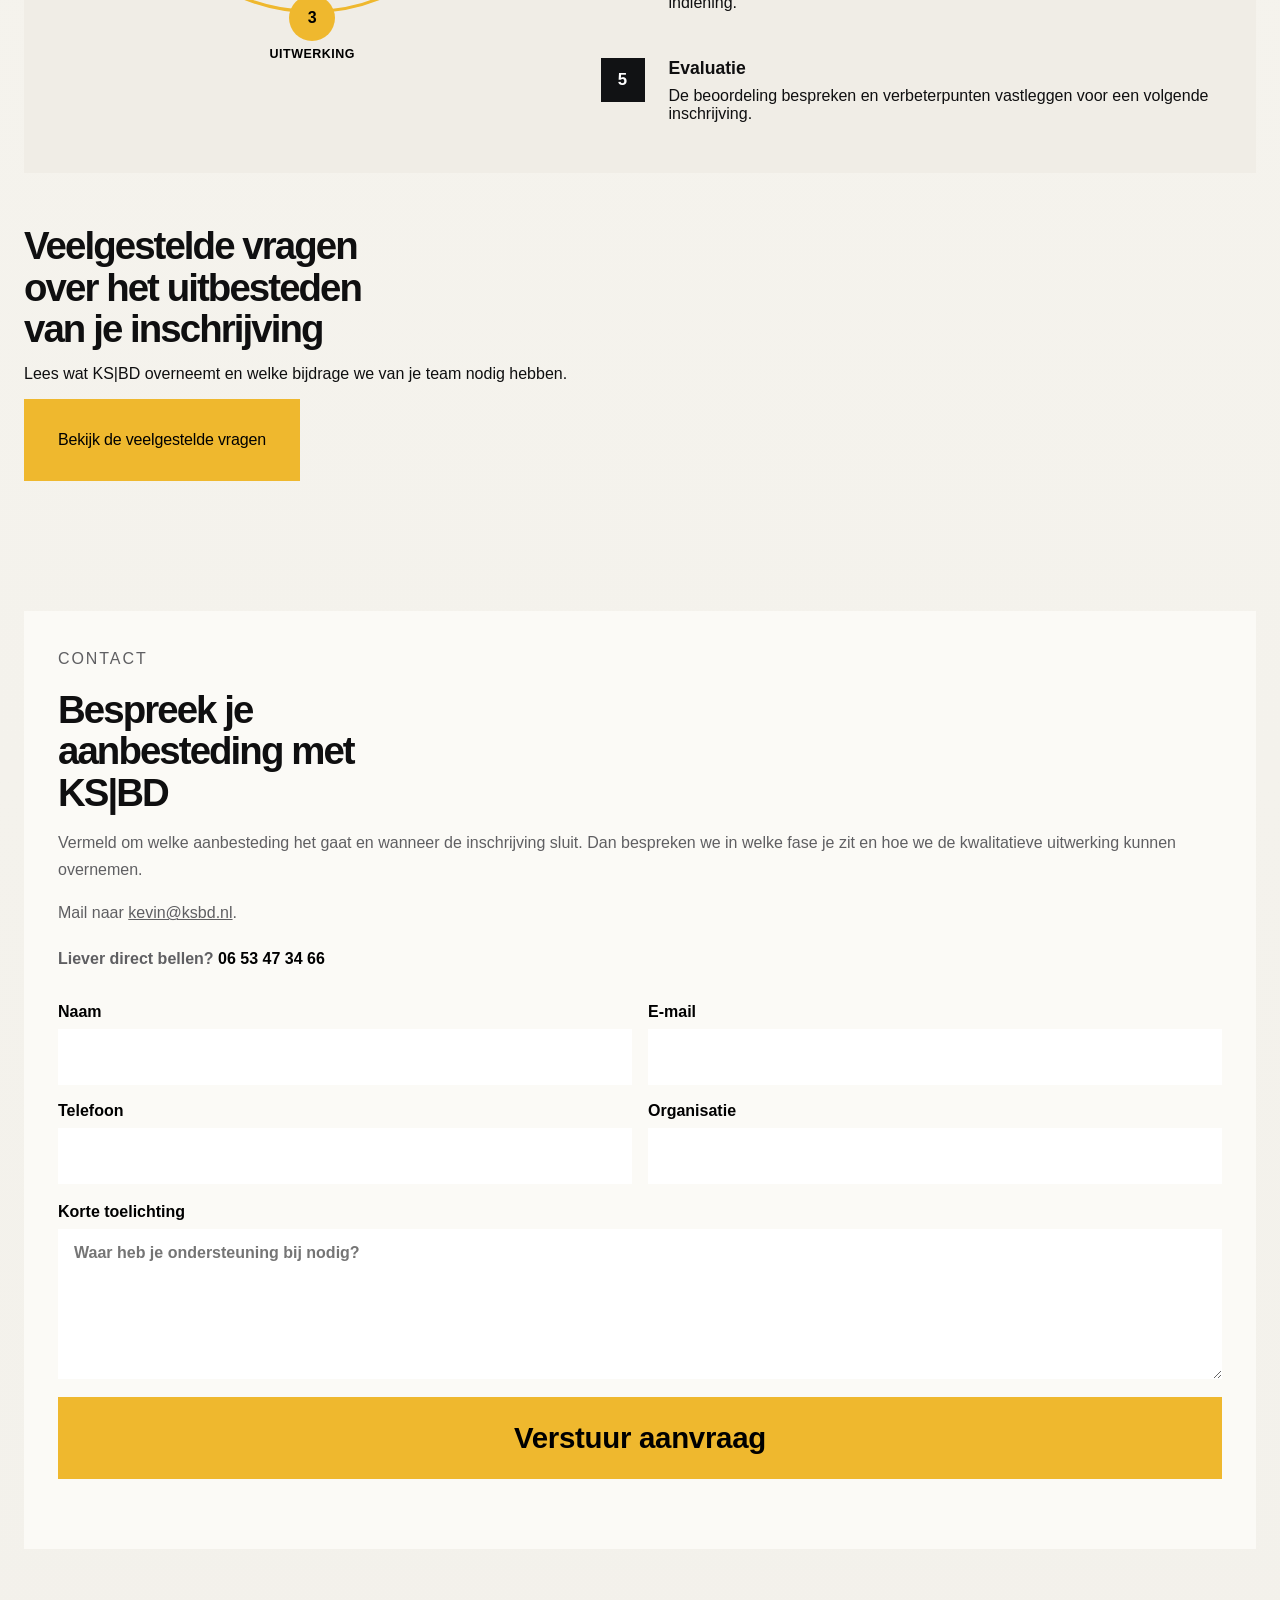
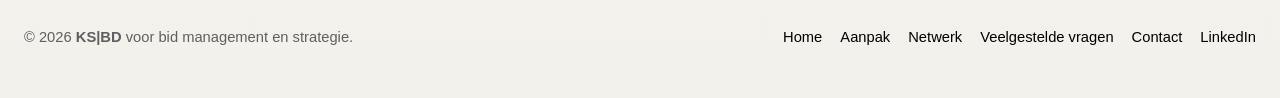
==== commit c007c780: "Update index.html wijziging" ====
--- a/index.html
+++ b/index.html
@@ -161,7 +161,15 @@
           </article>
           <article class="hero-service-card">
             <h3>Productie van de kwalitatieve offerte</h3>
-            <p>We werken de antwoorden op de kwalitatieve gunningscriteria uit. Je lead consultant maakt de planning vanaf de indieningsdeadline en spreekt met je team af wanneer het inhoud aanlevert en het concept beoordeelt.</p>
+            <p>Een sterke offerte ontstaat niet in één schrijfronde. Je lead consultant vertaalt de aanbestedingsplanning naar een interne
+              werkplanning met duidelijke momenten voor strategie, inhoud, review en besluitvorming. In inhoudssessies stellen we gerichte
+              vragen aan de mensen die de opdracht straks uitvoeren. We halen werkwijzen, keuzes, praktijkvoorbeelden en bewijs op en bepalen
+              per criterium welke meerwaarde voor de opdrachtgever centraal moet staan.<br />
+              Daarna schrijven we een eerste samenhangend concept in de taal van de beoordelaar. We toetsen of elke toezegging concreet,
+              haalbaar en aantoonbaar is, of het antwoord aansluit op de beoordelingssystematiek en of de benodigde onderbouwing compleet is.
+              Je team beoordeelt het concept op vooraf afgesproken momenten; wij verwerken de feedback, bewaken de rode draad en voorkomen
+              tegenstrijdigheden tussen hoofdstukken. Voor indiening controleren we de offerte op eisen, consistentie, leesbaarheid en
+              paginalimieten. Zo houdt je team tijd voor de inhoudelijke keuzes, terwijl KS|BD de voortgang en kwaliteit van het geheel bewaakt.</p>
           </article>
         </div>
       </section>
--- a/styles.css
+++ b/styles.css
@@ -991,7 +991,7 @@
   justify-self: end;
   aspect-ratio: 1 / 1;
   object-fit: cover;
-  border-radius: var(--radius);
+  border-radius: 50%;
 }
 
 .contact-profile-copy h2 {
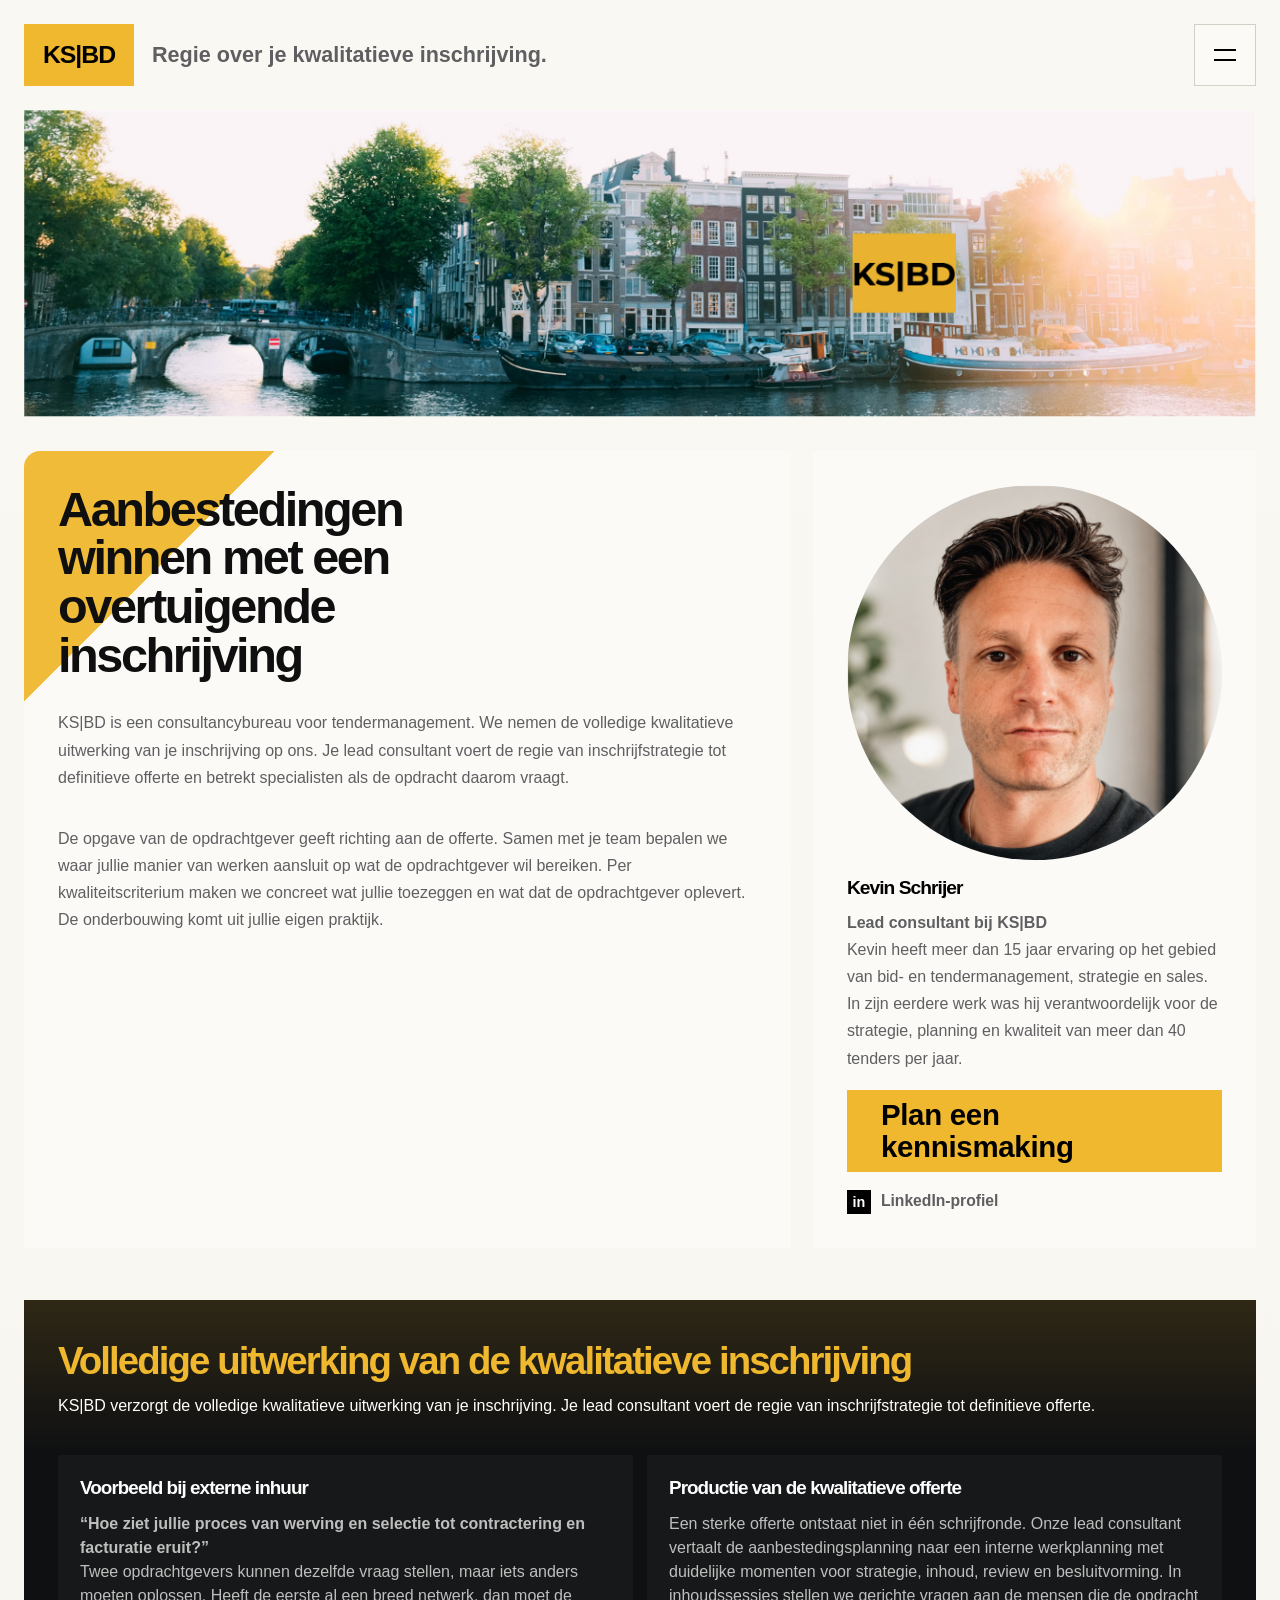
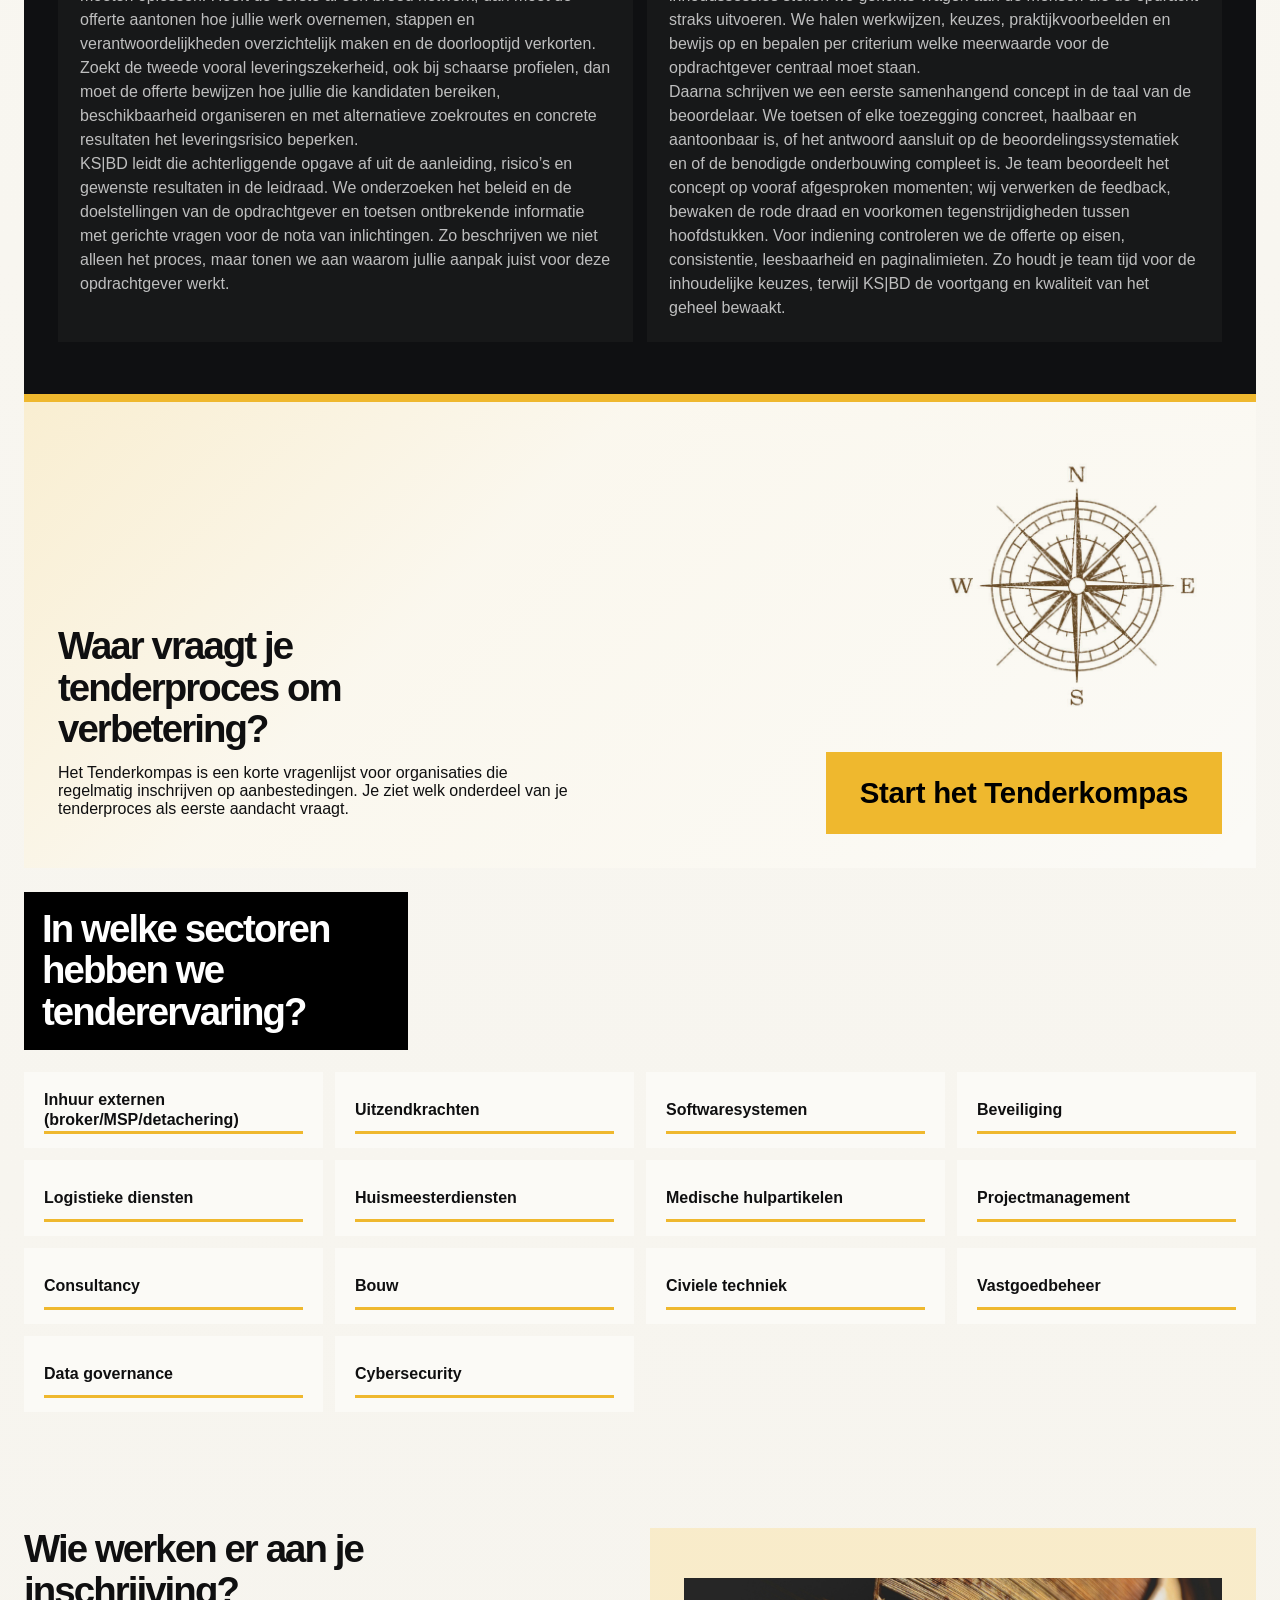
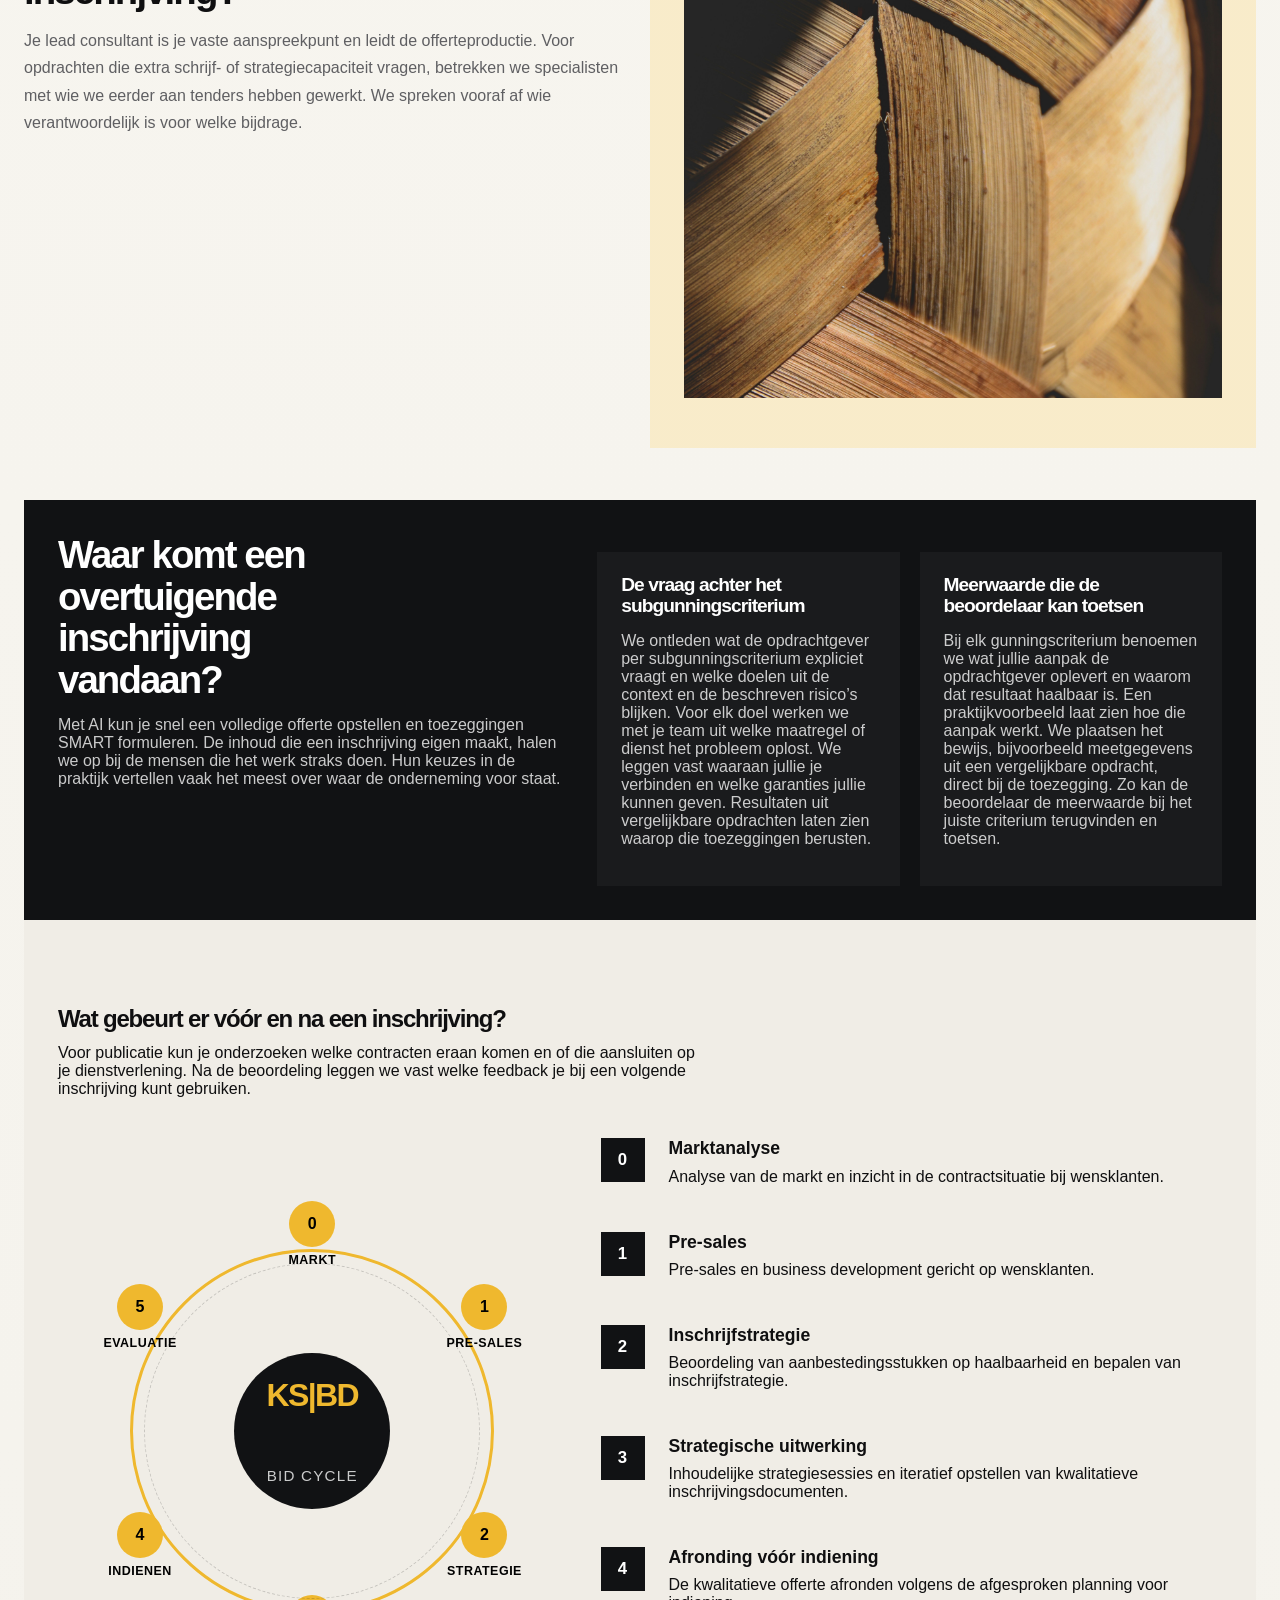
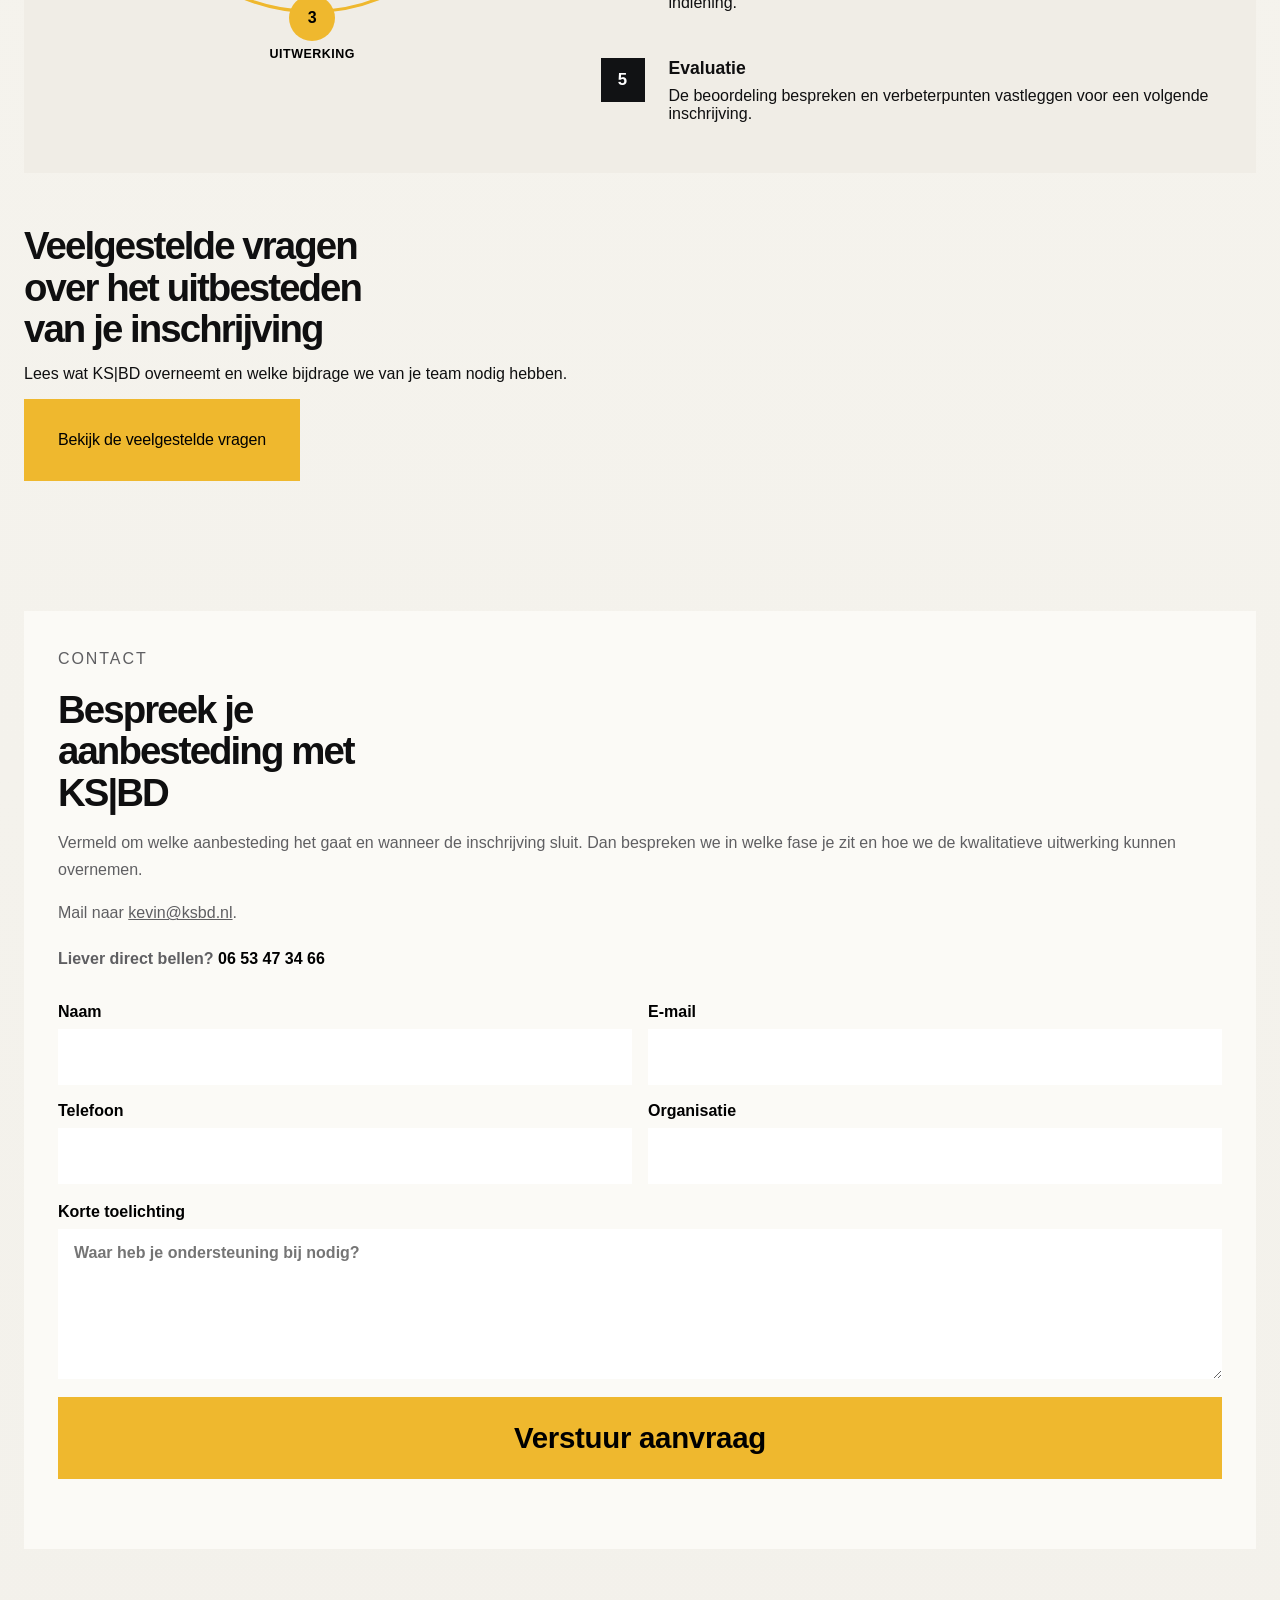
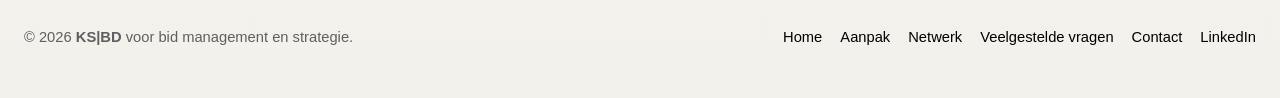
==== commit 43071354: "tekstueel" ====
--- a/index.html
+++ b/index.html
@@ -161,7 +161,7 @@
           </article>
           <article class="hero-service-card">
             <h3>Productie van de kwalitatieve offerte</h3>
-            <p>Een sterke offerte ontstaat niet in één schrijfronde. Je lead consultant vertaalt de aanbestedingsplanning naar een interne
+            <p>Een sterke offerte ontstaat niet in één schrijfronde. Onze lead consultant vertaalt de aanbestedingsplanning naar een interne
               werkplanning met duidelijke momenten voor strategie, inhoud, review en besluitvorming. In inhoudssessies stellen we gerichte
               vragen aan de mensen die de opdracht straks uitvoeren. We halen werkwijzen, keuzes, praktijkvoorbeelden en bewijs op en bepalen
               per criterium welke meerwaarde voor de opdrachtgever centraal moet staan.<br />
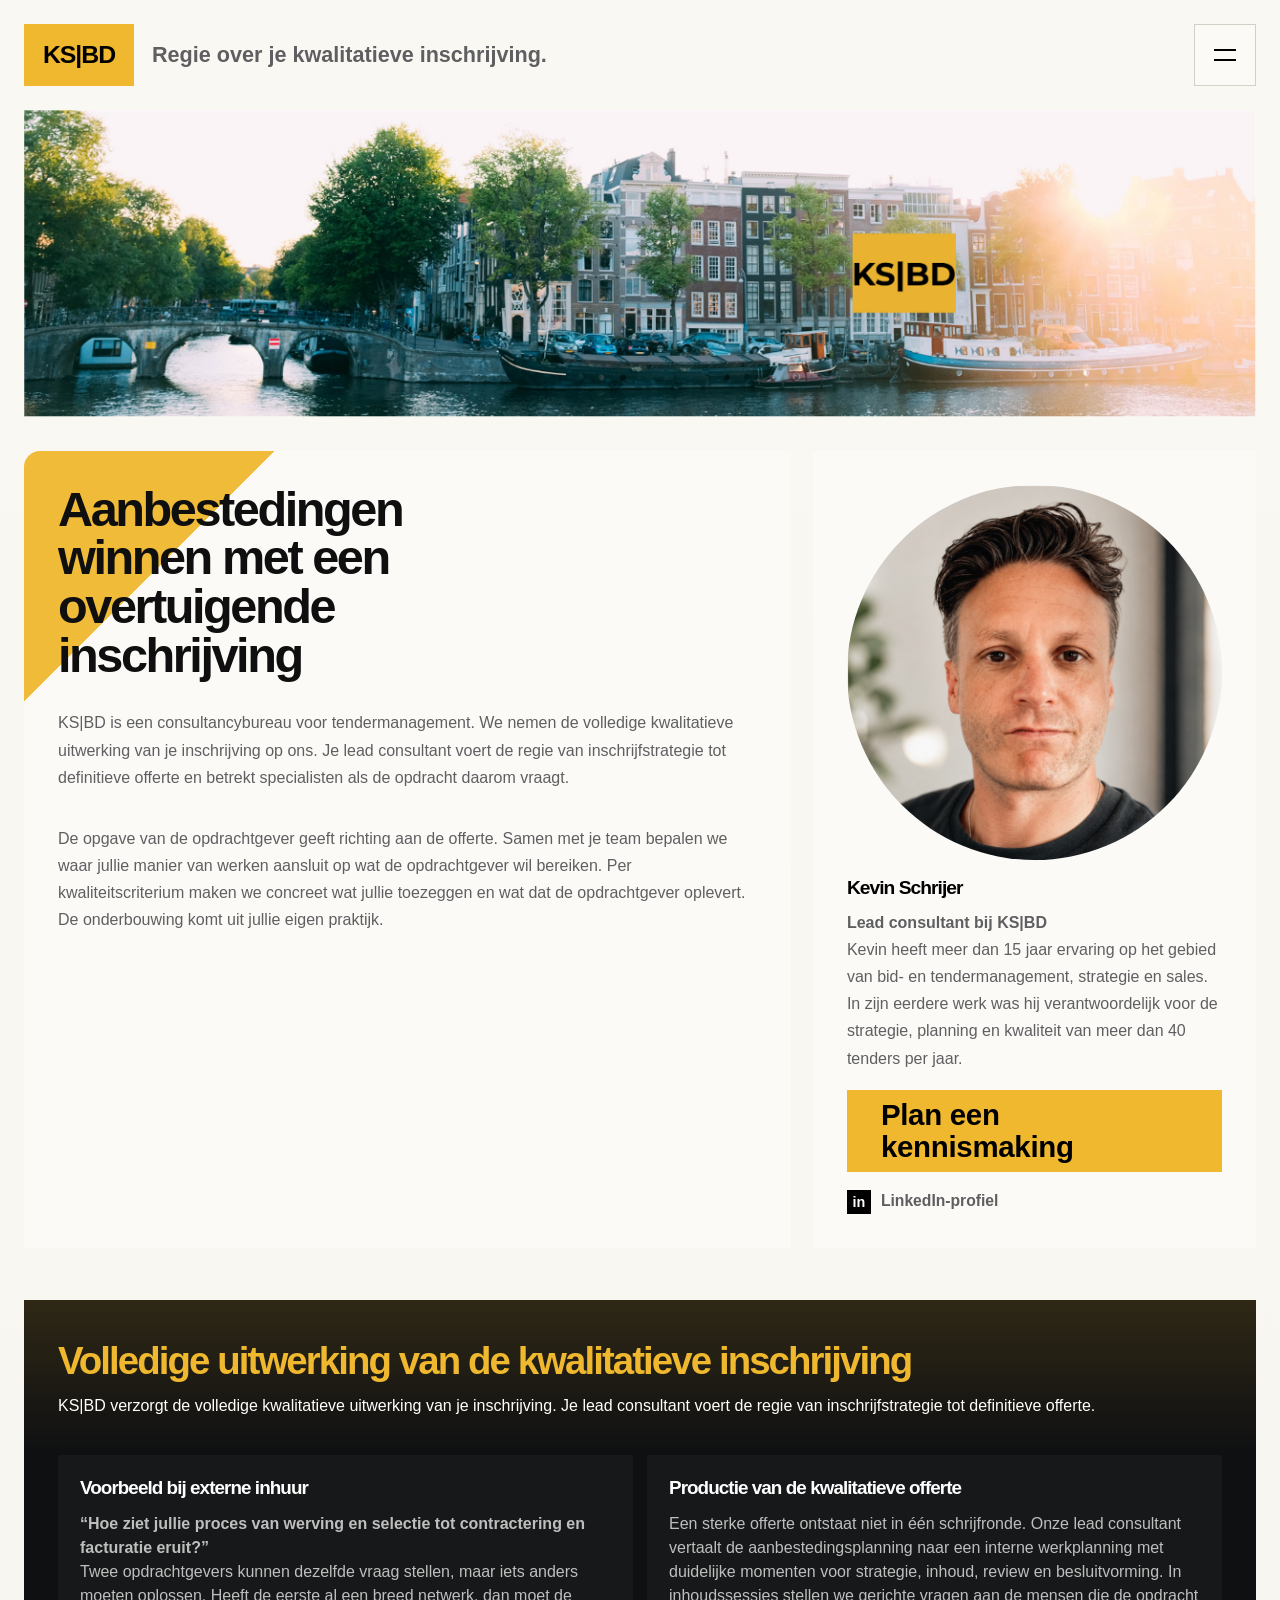
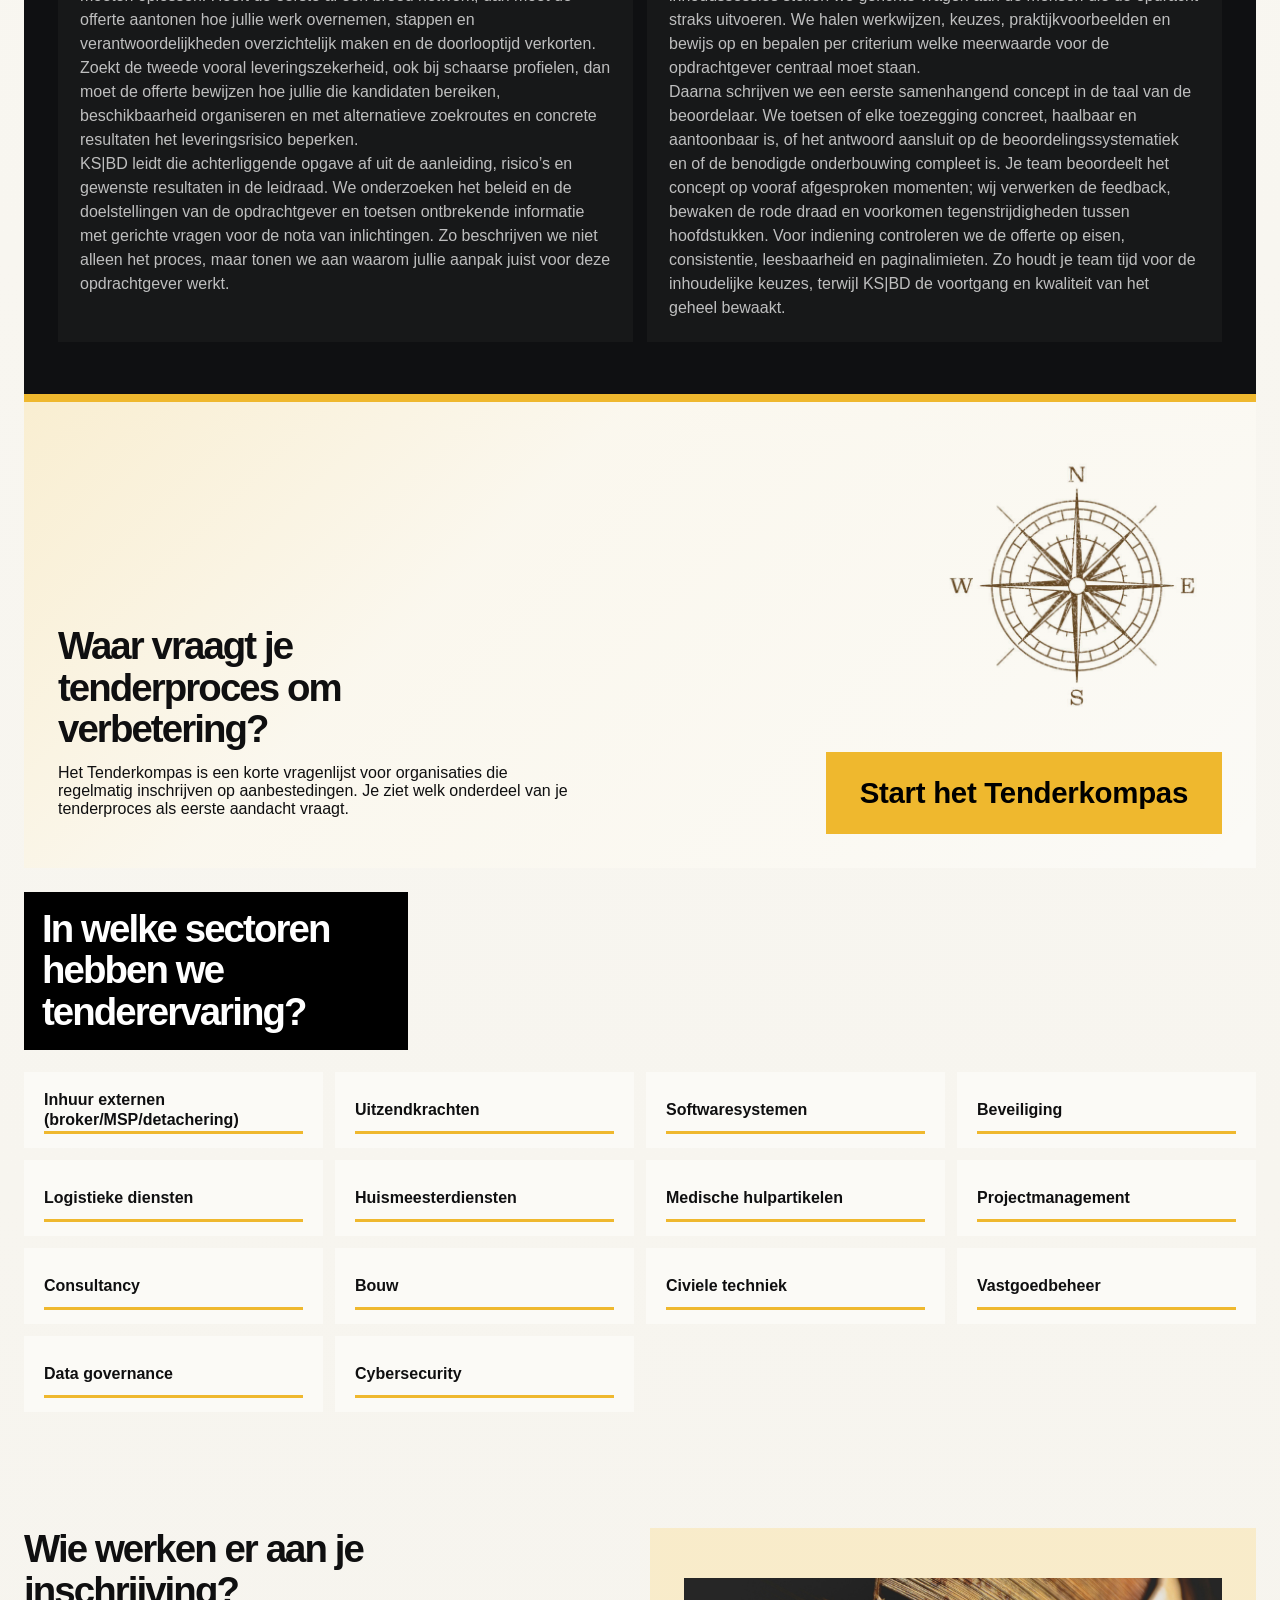
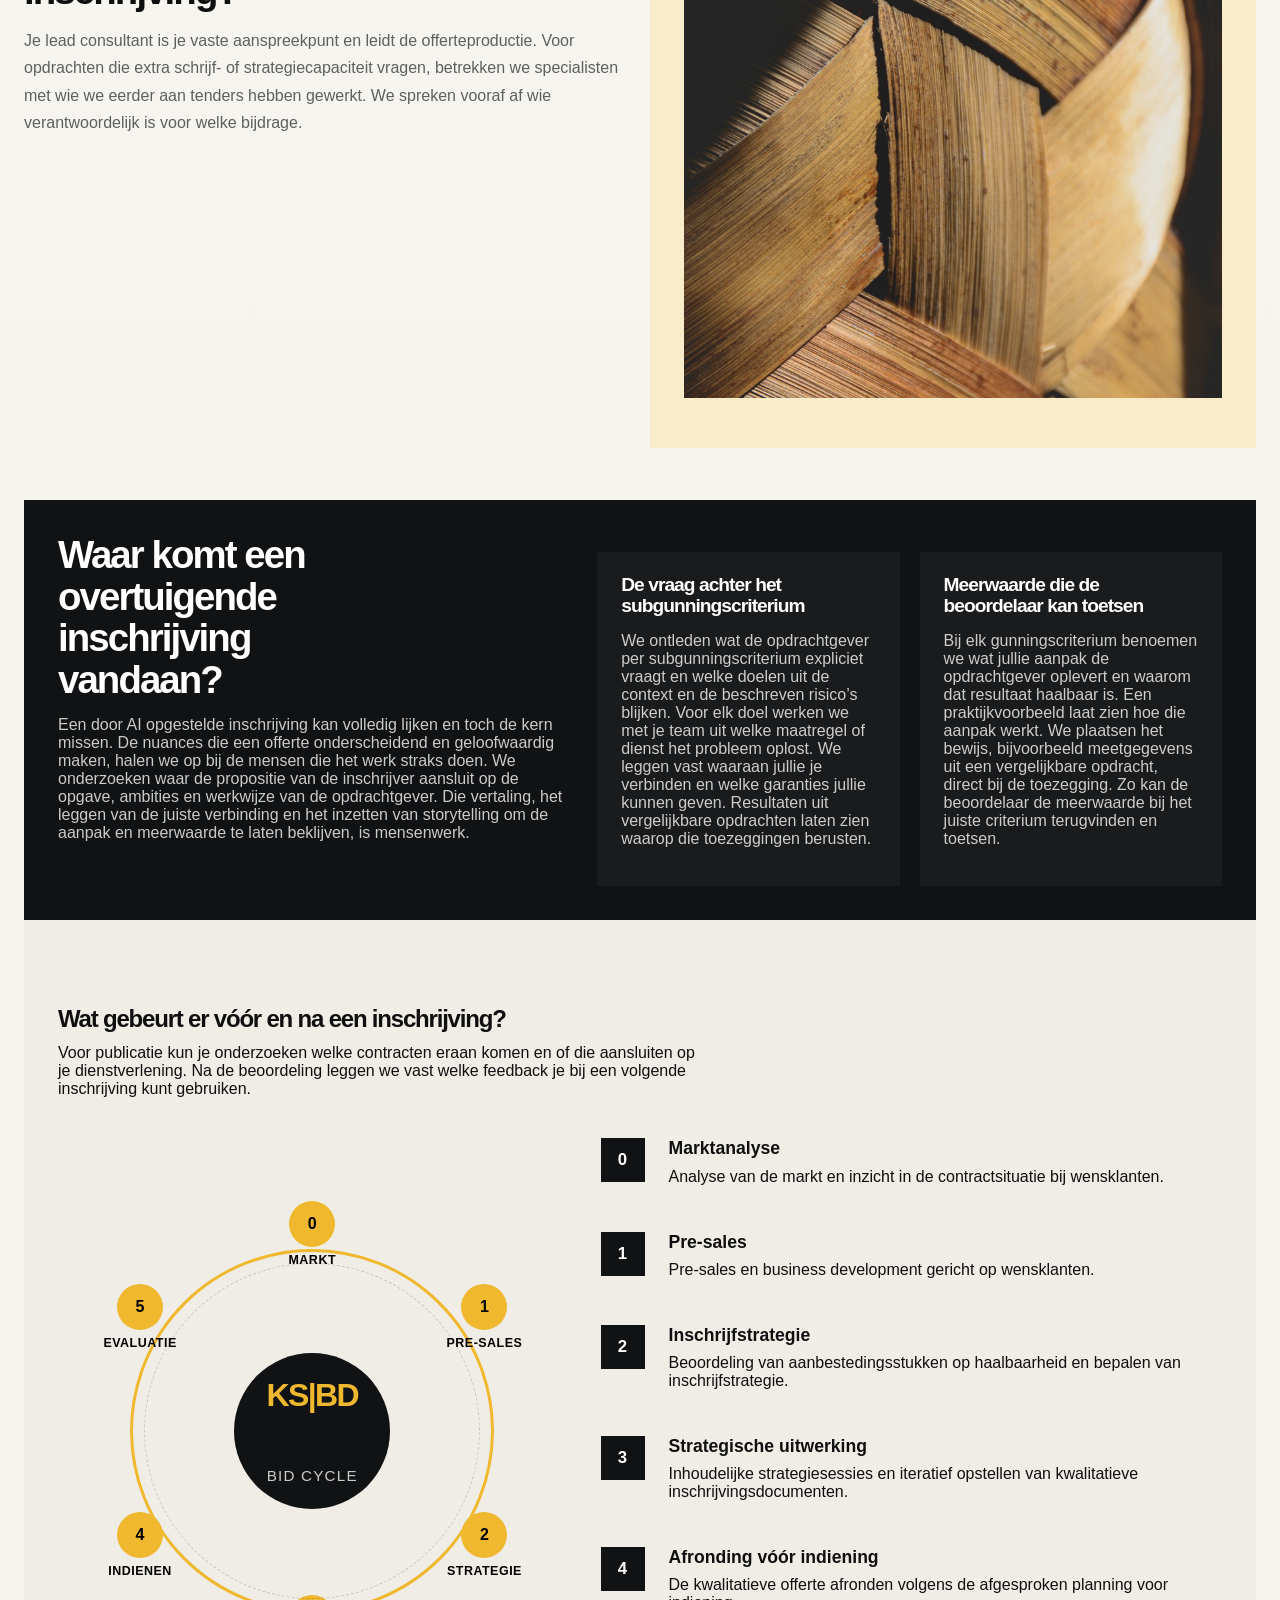
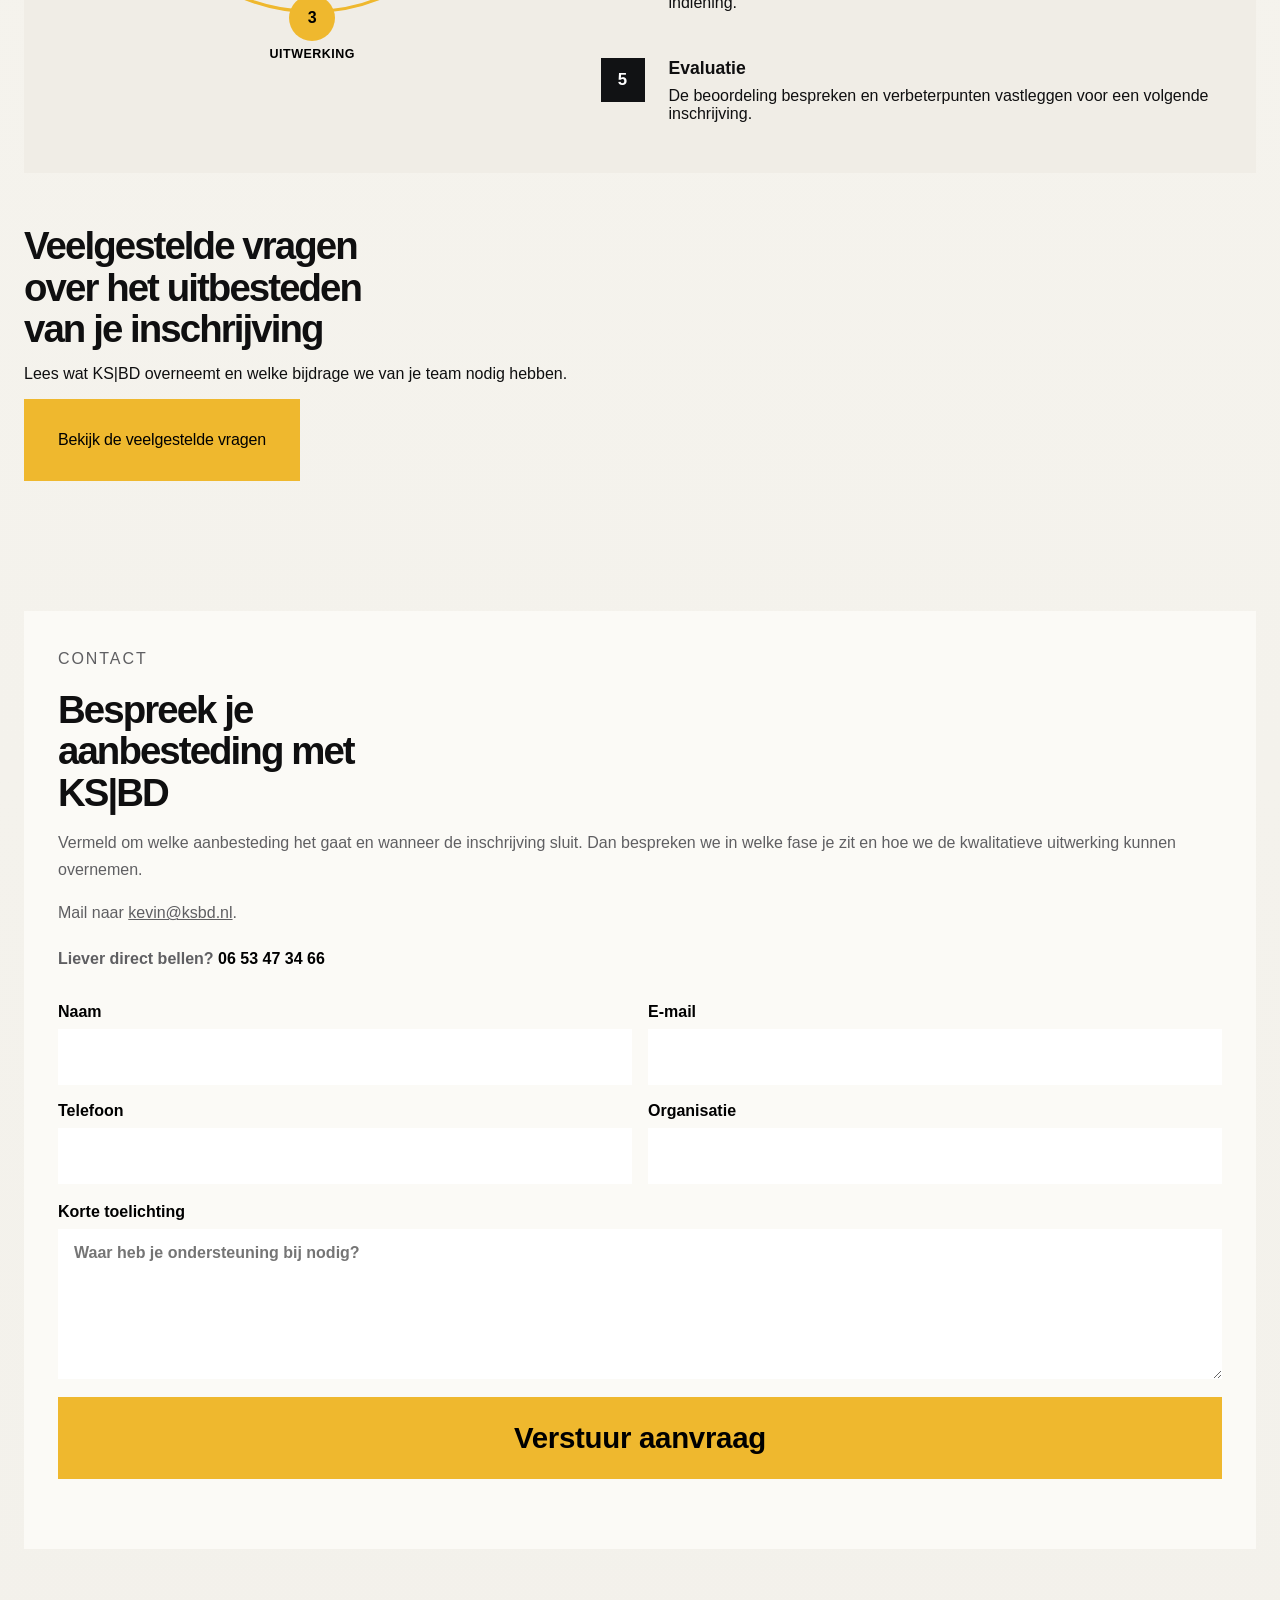
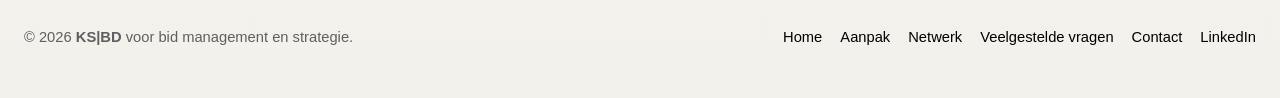
==== commit 60cc381c: "aanpassing" ====
--- a/index.html
+++ b/index.html
@@ -233,9 +233,7 @@
           <div class="section-heading">
             <h2>Waar komt een overtuigende inschrijving vandaan?</h2>
             <p>
-              Met AI kun je snel een volledige offerte opstellen en toezeggingen SMART formuleren.
-              De inhoud die een inschrijving eigen maakt, halen we op bij de mensen die het werk straks doen.
-              Hun keuzes in de praktijk vertellen vaak het meest over waar de onderneming voor staat.
+              Een door AI opgestelde inschrijving kan volledig lijken en toch de kern missen. De nuances die een offerte onderscheidend en geloofwaardig maken, halen we op bij de mensen die het werk straks doen. We onderzoeken waar de propositie van de inschrijver aansluit op de opgave, ambities en werkwijze van de opdrachtgever. Die vertaling, het leggen van de juiste verbinding en het inzetten van storytelling om de aanpak en meerwaarde te laten beklijven, is mensenwerk.
             </p>
           </div>
           <div class="approach-copy">
